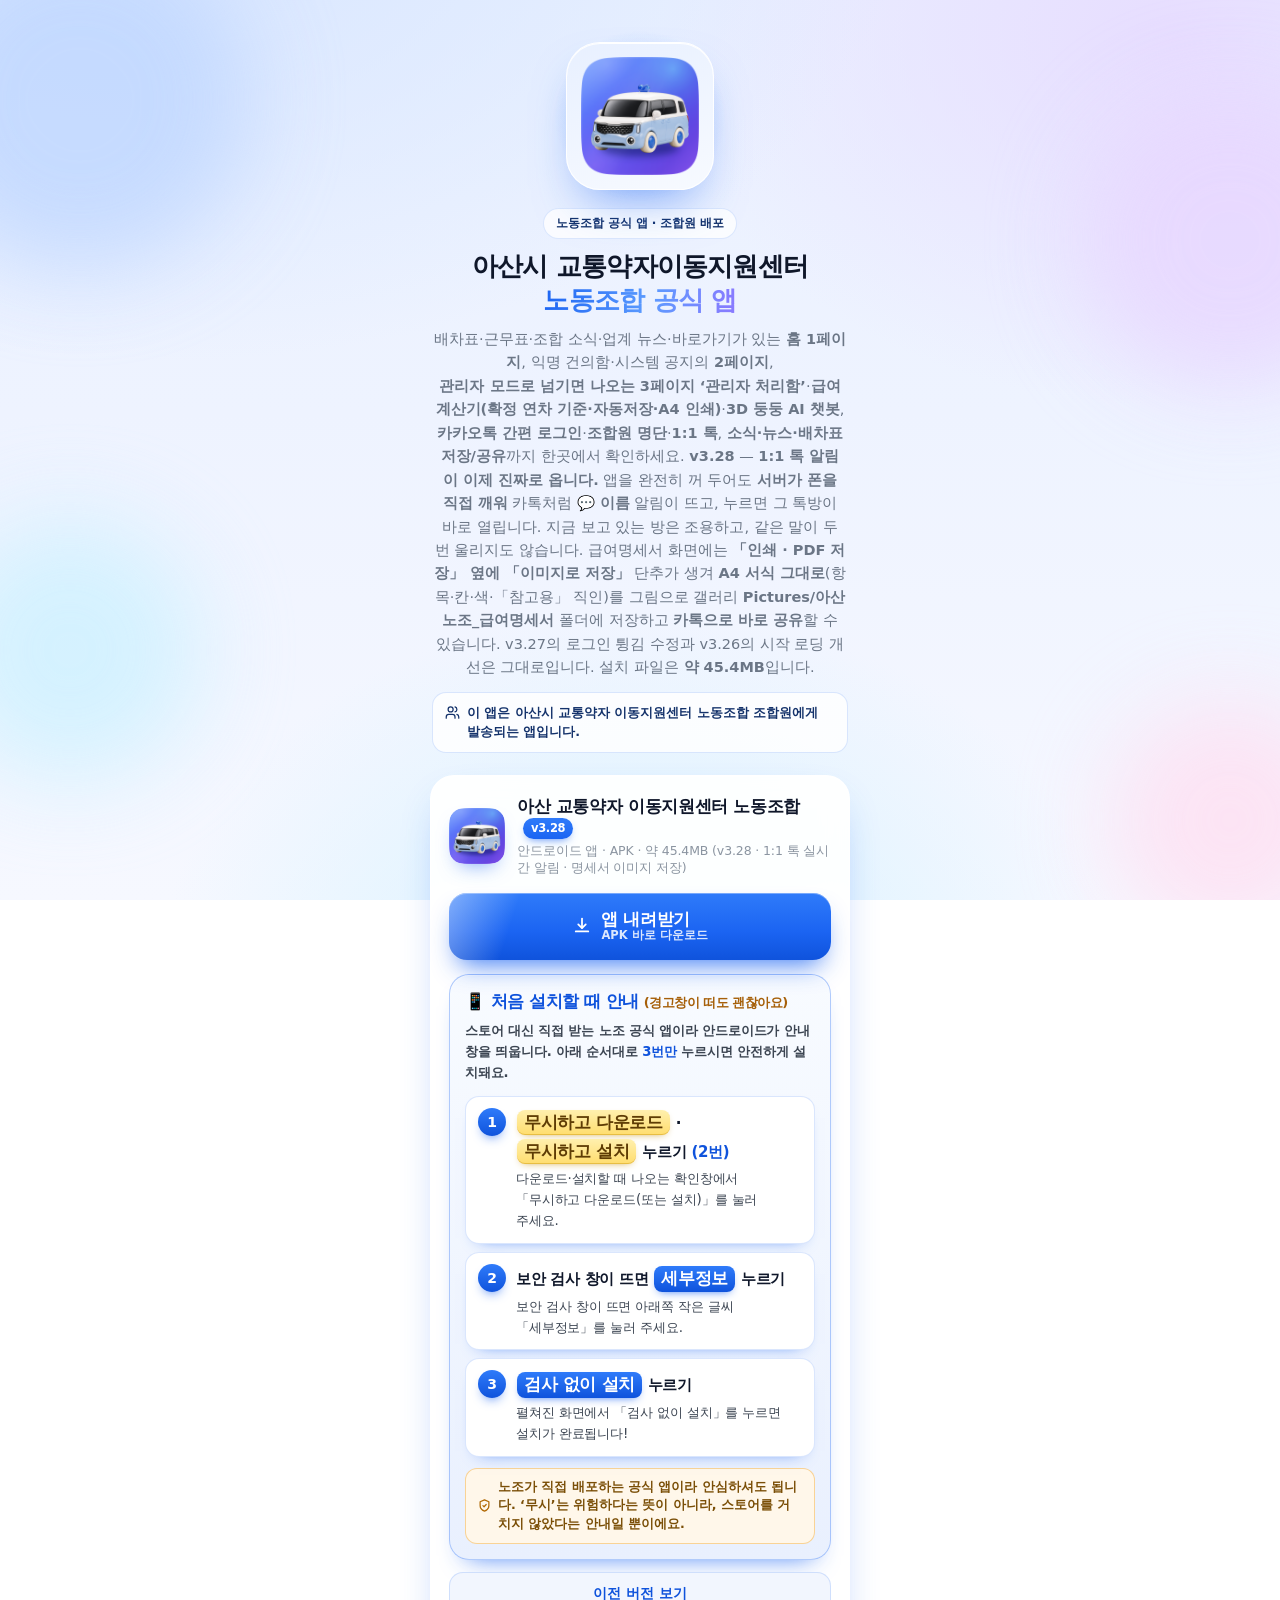
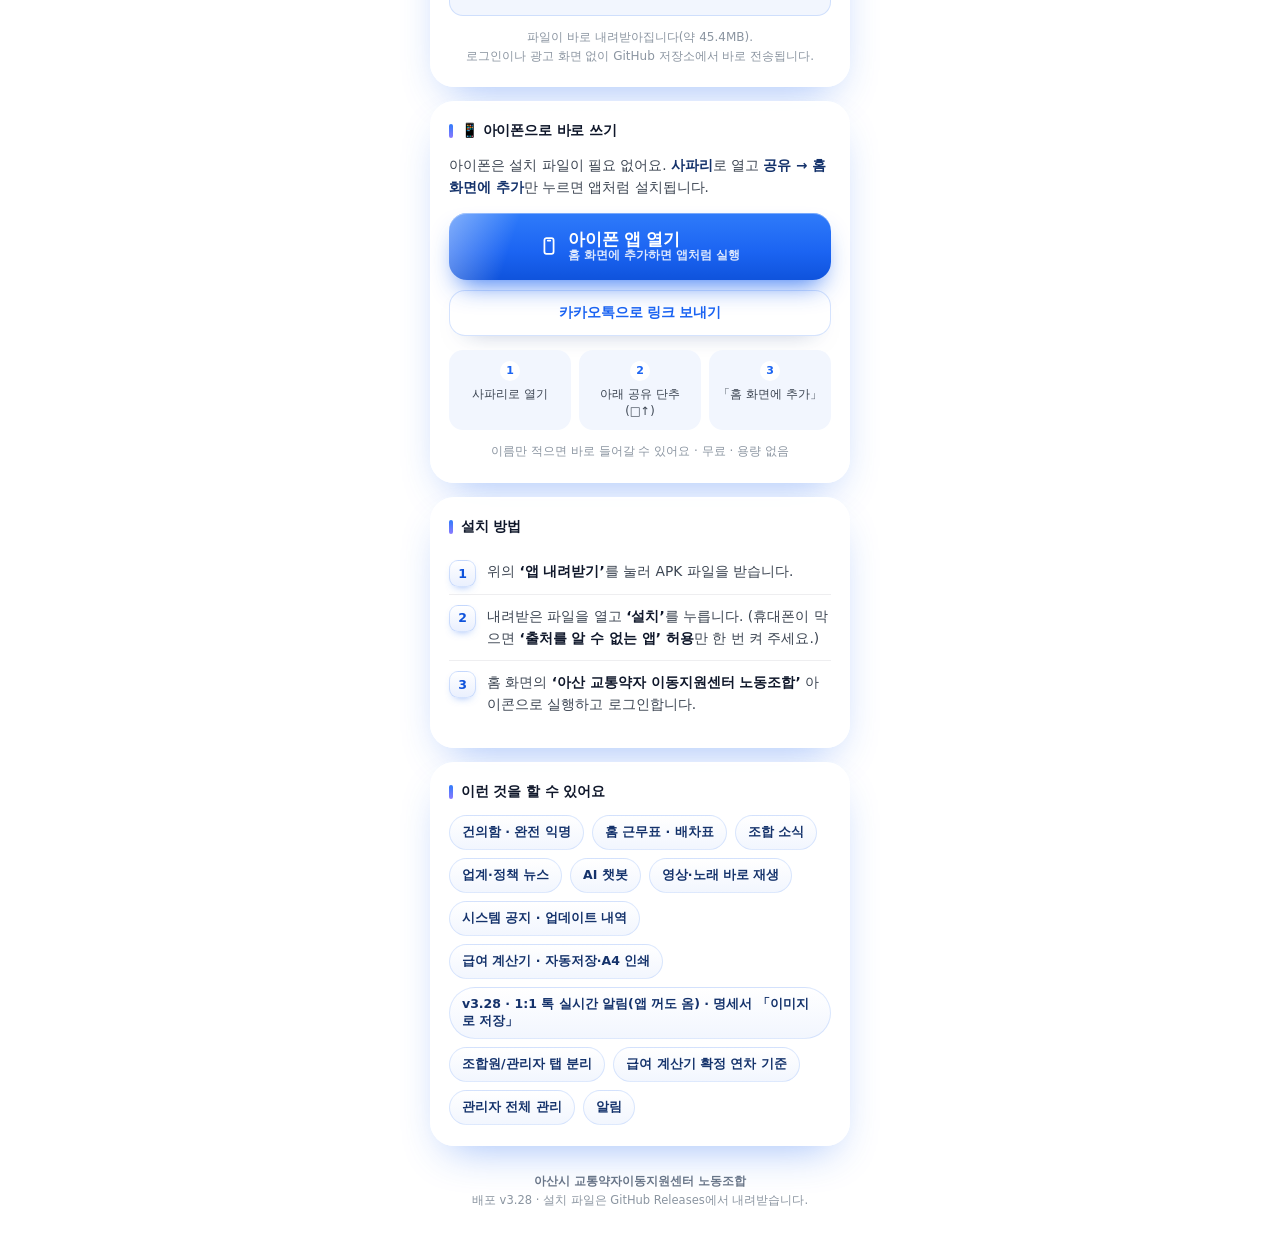
==== index.html @ 3563db3d "v3.28 배포: 다운로드 페이지를 v3.28(1:1 톡 실시간 알림 · 급여명세서 「이미지로 저장」 · 약 45.4MB)로 갱신" ====
<!DOCTYPE html>
<html lang="ko">
<head>
<meta charset="utf-8">
<meta name="viewport" content="width=device-width, initial-scale=1, viewport-fit=cover">
<title>아산시 교통약자이동지원센터 노동조합 공식 앱 · 설치 안내</title>
<meta name="description" content="이 앱은 아산시 교통약자 이동지원센터 노동조합 조합원에게 발송되는 앱입니다. 건의함(완전 익명), 홈 1페이지(한 줄 인사·날씨 칩·배차표·근무표·조합 소식·바로보기·업계 뉴스·바로가기), 2페이지(익명 건의함·시스템 공지), 관리자 모드 3페이지(관리자 처리함·건의 상태 변경), 조합원 모드로 시작하는 홈, 급여 계산기(확정 연차 기준·자동저장·세부시간·A4 한 장 인쇄/PDF 저장·성명→사번·직급 「운전 주임」·연차로 읽는 근속 칸·호봉·근속 경고), 배차표↔근무표 좌우 넘김, 조합 규정·안내(관리자가 직접 수정), 사진 여러 장·카드 갤러리, 3D 둥둥 AI 챗봇, 카카오톡·당근 바로 열기까지, 조합원 명단·1:1 톡·새 톡 알림, 소식·뉴스·배차표 저장과 공유, 카카오톡 간편 로그인, 홈 화면 끝에서 끝까지 옮기는 AI 챗봇 단추, 유리가 살아 움직이는 1:1 톡방, 앱의 모든 소식·기사·규정을 아는 챗봇까지 한곳에서 확인하세요. 바탕이 파랑·분홍·민트 쓰리톤 오로라로 살아나고, 카드 테두리가 빛이 오는 쪽만 밝은 유리 림이 되며, 유리 광택이 세 겹으로 지나갑니다. 급여계산기의 「내 지난 명세서 저장·불러오기」로 그 달 입력값을 내 계정에만 저장하고, 회사가 준 원본 명세서 7건과 함께 불러와 바로 PDF로 저장합니다. 홈과 목록이 슬로우처럼 느려지던 문제를 고쳐 스크롤이 가볍고, 카드 사진은 첫 화면 여덟 장을 미리 풀어 바로 뜹니다. 급여계산기 「입력 초기화」가 동작하고, 1:1 톡 알림이 끊겨도 스스로 다시 붙습니다. v3.26에서는 앱을 켜자마자 홈이 열립니다(저장된 로그인으로 곧바로 복원하고, 서버 확인은 화면이 열린 뒤에 조용히). 관리자는 콘텐츠 관리의 모든 카테고리에서 「▲ 앞으로 · ▼ 뒤로」로 노출 순서를 바꾸고 글 속 사진도 ◀ ▶ 로 순서를 바꿀 수 있으며, 소식 전체 보기 제목이 지금 보는 면을 가리킵니다. v3.25의 소식 순서 바꾸기와 v3.24의 시작 안정화는 그대로이며, 설치 파일은 약 45.4MB입니다. v3.28은 앱을 완전히 꺼 두어도 1:1 톡 알림이 오도록 서버 실시간 푸시(FCM)를 붙였고(누르면 그 톡방이 열리고, 보고 있는 방은 조용합니다), 급여명세서를 「이미지로 저장」으로 A4 서식 그대로 갤러리에 그림으로도 저장·카톡 공유할 수 있습니다. v3.27의 로그인 튕김 수정은 그대로입니다. (v3.28)">

<!-- 카카오톡·메신저 링크 미리보기 -->
<meta property="og:title" content="아산시 교통약자이동지원센터 노동조합 공식 앱 (조합원 배포)">
<meta property="og:description" content="이 앱은 아산시 교통약자 이동지원센터 노동조합 조합원에게 발송되는 앱입니다. 건의함(완전 익명), 홈 1페이지(한 줄 인사·날씨 칩·배차표·근무표·조합 소식·바로보기·업계 뉴스·바로가기), 2페이지(익명 건의함·시스템 공지), 관리자 모드 3페이지(관리자 처리함·건의 상태 변경), 조합원 모드로 시작하는 홈, 급여 계산기(확정 연차 기준·자동저장·세부시간·A4 한 장 인쇄/PDF 저장·성명→사번·직급 「운전 주임」·연차로 읽는 근속 칸·호봉·근속 경고), 배차표↔근무표 좌우 넘김, 조합 규정·안내(관리자가 직접 수정), 사진 여러 장·카드 갤러리, 3D 둥둥 AI 챗봇, 카카오톡·당근 바로 열기까지, 조합원 명단·1:1 톡·새 톡 알림, 소식·뉴스·배차표 저장과 공유, 카카오톡 간편 로그인, 홈 화면 끝에서 끝까지 옮기는 AI 챗봇 단추, 유리가 살아 움직이는 1:1 톡방, 앱의 모든 소식·기사·규정을 아는 챗봇까지 한곳에서 확인하세요. 바탕이 파랑·분홍·민트 쓰리톤 오로라로 살아나고, 카드 테두리가 빛이 오는 쪽만 밝은 유리 림이 되며, 유리 광택이 세 겹으로 지나갑니다. 급여계산기의 「내 지난 명세서 저장·불러오기」로 그 달 입력값을 내 계정에만 저장하고, 회사가 준 원본 명세서 7건과 함께 불러와 바로 PDF로 저장합니다. 홈과 목록이 슬로우처럼 느려지던 문제를 고쳐 스크롤이 가볍고, 카드 사진은 첫 화면 여덟 장을 미리 풀어 바로 뜹니다. 급여계산기 「입력 초기화」가 동작하고, 1:1 톡 알림이 끊겨도 스스로 다시 붙습니다. v3.26에서는 앱을 켜자마자 홈이 열립니다(저장된 로그인으로 곧바로 복원하고, 서버 확인은 화면이 열린 뒤에 조용히). 관리자는 콘텐츠 관리의 모든 카테고리에서 「▲ 앞으로 · ▼ 뒤로」로 노출 순서를 바꾸고 글 속 사진도 ◀ ▶ 로 순서를 바꿀 수 있으며, 소식 전체 보기 제목이 지금 보는 면을 가리킵니다. v3.25의 소식 순서 바꾸기와 v3.24의 시작 안정화는 그대로이며, 설치 파일은 약 45.4MB입니다. v3.28은 앱을 완전히 꺼 두어도 1:1 톡 알림이 오도록 서버 실시간 푸시(FCM)를 붙였고(누르면 그 톡방이 열리고, 보고 있는 방은 조용합니다), 급여명세서를 「이미지로 저장」으로 A4 서식 그대로 갤러리에 그림으로도 저장·카톡 공유할 수 있습니다. v3.27의 로그인 튕김 수정은 그대로입니다. (v3.28)">
<meta property="og:image" content="https://chlrhkdwns12-boop.github.io/asan-union-download/icon.png">
<meta property="og:image:width" content="1024">
<meta property="og:image:height" content="1024">
<meta property="og:image:alt" content="기아 카니발 앱 아이콘 — 아산 교통약자 이동지원센터 노동조합">
<meta property="og:url" content="https://chlrhkdwns12-boop.github.io/asan-union-download/">
<meta property="og:type" content="website">
<meta property="og:site_name" content="아산 교통약자 이동지원센터 노동조합">
<meta name="twitter:card" content="summary">
<meta name="twitter:title" content="아산시 교통약자이동지원센터 노동조합 공식 앱 (조합원 배포)">
<meta name="twitter:description" content="이 앱은 아산시 교통약자 이동지원센터 노동조합 조합원에게 발송되는 앱입니다. 건의함(완전 익명), 홈 1페이지(한 줄 인사·날씨 칩·배차표·근무표·조합 소식·바로보기·업계 뉴스·바로가기), 2페이지(익명 건의함·시스템 공지), 관리자 모드 3페이지(관리자 처리함·건의 상태 변경), 조합원 모드로 시작하는 홈, 급여 계산기(확정 연차 기준·자동저장·세부시간·A4 한 장 인쇄/PDF 저장·성명→사번·직급 「운전 주임」·연차로 읽는 근속 칸·호봉·근속 경고), 배차표↔근무표 좌우 넘김, 조합 규정·안내(관리자가 직접 수정), 사진 여러 장·카드 갤러리, 3D 둥둥 AI 챗봇, 카카오톡·당근 바로 열기까지, 조합원 명단·1:1 톡·새 톡 알림, 소식·뉴스·배차표 저장과 공유, 카카오톡 간편 로그인, 홈 화면 끝에서 끝까지 옮기는 AI 챗봇 단추, 유리가 살아 움직이는 1:1 톡방, 앱의 모든 소식·기사·규정을 아는 챗봇까지 한곳에서 확인하세요. 바탕이 파랑·분홍·민트 쓰리톤 오로라로 살아나고, 카드 테두리가 빛이 오는 쪽만 밝은 유리 림이 되며, 유리 광택이 세 겹으로 지나갑니다. 급여계산기의 「내 지난 명세서 저장·불러오기」로 그 달 입력값을 내 계정에만 저장하고, 회사가 준 원본 명세서 7건과 함께 불러와 바로 PDF로 저장합니다. 홈과 목록이 슬로우처럼 느려지던 문제를 고쳐 스크롤이 가볍고, 카드 사진은 첫 화면 여덟 장을 미리 풀어 바로 뜹니다. 급여계산기 「입력 초기화」가 동작하고, 1:1 톡 알림이 끊겨도 스스로 다시 붙습니다. v3.26에서는 앱을 켜자마자 홈이 열립니다(저장된 로그인으로 곧바로 복원하고, 서버 확인은 화면이 열린 뒤에 조용히). 관리자는 콘텐츠 관리의 모든 카테고리에서 「▲ 앞으로 · ▼ 뒤로」로 노출 순서를 바꾸고 글 속 사진도 ◀ ▶ 로 순서를 바꿀 수 있으며, 소식 전체 보기 제목이 지금 보는 면을 가리킵니다. v3.25의 소식 순서 바꾸기와 v3.24의 시작 안정화는 그대로이며, 설치 파일은 약 45.4MB입니다. v3.28은 앱을 완전히 꺼 두어도 1:1 톡 알림이 오도록 서버 실시간 푸시(FCM)를 붙였고(누르면 그 톡방이 열리고, 보고 있는 방은 조용합니다), 급여명세서를 「이미지로 저장」으로 A4 서식 그대로 갤러리에 그림으로도 저장·카톡 공유할 수 있습니다. v3.27의 로그인 튕김 수정은 그대로입니다. (v3.28)">
<meta name="twitter:image" content="https://chlrhkdwns12-boop.github.io/asan-union-download/icon.png">

<link rel="icon" type="image/png" href="icon.png">
<link rel="apple-touch-icon" href="icon.png">
<meta name="theme-color" content="#D8E6FF">
<style>
  :root{
    --ink:#0F172A; --ink-soft:#3C4552; --sub:#6B7686; --muted:#8B95A1;
    --blue:#1B64F2; --blue-bright:#2F7BFA; --blue-light:#5C9BFF; --blue-deep:#0F53DC; --blue-press:#0B47C4;
    --blue-ink:#14326B; --blue-tint:#EAF0FE; --blue-tint-soft:#F2F6FE;
    --glass:rgba(255,255,255,.92); --glass-stroke:rgba(255,255,255,.95);
    --shadow:0 18px 44px -18px rgba(27,100,242,.45);
  }
  *{box-sizing:border-box; -webkit-tap-highlight-color:transparent}
  html,body{margin:0; padding:0}
  body{
    min-height:100vh; color:var(--ink);
    font-family:-apple-system,BlinkMacSystemFont,"Apple SD Gothic Neo","Pretendard","Malgun Gothic",system-ui,"Segoe UI",Roboto,sans-serif;
    background:#EAF1FF;
    background:
      radial-gradient(1200px 700px at 12% -8%, #D8E6FF 0%, rgba(216,230,255,0) 62%),
      radial-gradient(900px 640px at 92% 4%, #E7DDFF 0%, rgba(231,221,255,0) 58%),
      radial-gradient(800px 600px at 50% 108%, #D6F2FF 0%, rgba(214,242,255,0) 60%),
      linear-gradient(180deg,#EAF1FF 0%,#EEF3FF 46%,#F6F8FF 100%);
    background-attachment:fixed;
    -webkit-font-smoothing:antialiased;
    overflow-x:hidden;
  }
  /* 오로라 블롭 */
  .aurora{position:fixed; inset:0; pointer-events:none; z-index:0; overflow:hidden}
  .aurora span{
    position:absolute; display:block; border-radius:50%; filter:blur(46px); opacity:.72;
    animation:drift 18s ease-in-out infinite alternate;
  }
  .aurora .a1{width:340px;height:340px; left:-90px; top:-70px; background:#BBD4FF}
  .aurora .a2{width:300px;height:300px; right:-100px; top:90px; background:#E7D4FF; animation-delay:-6s}
  .aurora .a3{width:260px;height:260px; left:-60px; bottom:120px; background:#C9F0FF; animation-delay:-11s}
  .aurora .a4{width:240px;height:240px; right:-70px; bottom:-40px; background:#FFDCF0; animation-delay:-3s}
  @keyframes drift{
    from{transform:translate3d(0,0,0) scale(1)}
    to{transform:translate3d(14px,-18px,0) scale(1.08)}
  }

  .wrap{
    position:relative; z-index:1;
    max-width:460px; margin:0 auto; padding:36px 20px 44px;
    padding-top:max(36px, env(safe-area-inset-top));
    padding-bottom:max(44px, env(safe-area-inset-bottom));
  }

  /* 히어로 */
  .hero{text-align:center; animation:rise .7s cubic-bezier(.2,.8,.3,1) both}
  .icon-shell{
    position:relative; width:148px; height:148px; margin:6px auto 18px;
    border-radius:34px;
    background:linear-gradient(160deg,#E8F0FF,#F7FAFF);
    border:1px solid var(--glass-stroke);
    box-shadow:0 24px 48px -18px rgba(27,100,242,.55), inset 0 1px 0 #fff;
    display:grid; place-items:center;
    animation:float 6.5s ease-in-out infinite;
  }
  .icon-shell::after{
    content:""; position:absolute; inset:-14px; border-radius:44px; z-index:-1;
    background:radial-gradient(circle at 50% 50%, rgba(92,155,255,.38), rgba(92,155,255,0) 70%);
    animation:breath 4.8s ease-in-out infinite;
  }
  .icon-shell img{width:118px; height:118px; border-radius:26px; display:block}
  @keyframes float{0%,100%{transform:translateY(0)}50%{transform:translateY(-7px)}}
  @keyframes breath{0%,100%{opacity:.55; transform:scale(.97)}50%{opacity:.95; transform:scale(1.04)}}

  .eyebrow{
    display:inline-block; margin:0 0 10px; padding:6px 12px; border-radius:999px;
    font-size:12px; font-weight:700; letter-spacing:-.01em; color:var(--blue-ink);
    background:rgba(255,255,255,.8); border:1px solid rgba(27,100,242,.14);
  }
  h1{
    margin:0; font-size:26px; line-height:1.32; letter-spacing:-.03em; font-weight:800;
    color:var(--ink);
  }
  h1 .accent{
    background:linear-gradient(100deg,#1B64F2,#5C9BFF 55%,#8B79FF);
    -webkit-background-clip:text; background-clip:text; color:transparent;
  }
  .lede{margin:10px 4px 0; font-size:14.5px; line-height:1.62; color:var(--sub)}
  /* 배포 대상 안내 — 링크를 열기 전 미리보기에서도 같은 문장을 보여 준다 */
  .audience{
    display:flex; align-items:flex-start; gap:7px; margin:12px 2px 0;
    padding:10px 12px; border-radius:14px; text-align:left;
    font-size:12.5px; line-height:1.55; font-weight:600; color:var(--blue-ink);
    background:rgba(255,255,255,.82); border:1px solid rgba(27,100,242,.16);
  }
  .audience svg{width:15px; height:15px; flex:none; margin-top:2px}

  /* 카드 */
  .card{
    margin-top:22px; padding:20px 18px; border-radius:24px;
    background:var(--glass); border:1px solid var(--glass-stroke);
    box-shadow:var(--shadow), inset 0 1px 0 #fff;
    backdrop-filter:blur(14px); -webkit-backdrop-filter:blur(14px);
    animation:rise .8s cubic-bezier(.2,.8,.3,1) both;
  }
  .card + .card{margin-top:14px}
  .card:nth-of-type(1){animation-delay:.08s}
  .card:nth-of-type(2){animation-delay:.16s}
  .card:nth-of-type(3){animation-delay:.24s}
  @keyframes rise{from{opacity:0; transform:translateY(16px) perspective(900px) rotateX(4deg)}to{opacity:1; transform:none}}

  .spec{display:flex; align-items:center; gap:12px}
  .spec .meta{flex:1; min-width:0; text-align:left}
  .spec .name{font-size:16.5px; font-weight:800; letter-spacing:-.02em; line-height:1.32; word-break:keep-all; overflow-wrap:break-word}
  /* v3.18 — 앱 이름이 정식 명칭(두 줄)이 되어도 낱말 중간에서 끊기지 않게 한다. 버전 배지는 이름 뒤에 붙인다. */
  .spec .name .version{display:inline-block; vertical-align:2px; margin-left:6px}
  .version{
    font-size:11.5px; font-weight:800; color:#fff; padding:3px 8px; border-radius:999px;
    background:linear-gradient(180deg,var(--blue-bright),var(--blue)); box-shadow:0 4px 10px -4px rgba(27,100,242,.8);
  }
  .spec .sub{margin-top:3px; font-size:12.5px; color:var(--muted); letter-spacing:-.01em}
  .spec .mini{
    width:56px; height:56px; border-radius:15px; display:block; flex:none;
    box-shadow:0 10px 20px -10px rgba(27,100,242,.6);
  }

  /* 다운로드 버튼 */
  .cta{
    position:relative; overflow:hidden; display:flex; align-items:center; justify-content:center; gap:9px;
    width:100%; margin-top:16px; padding:17px 18px; border:0; border-radius:18px;
    font-family:inherit; font-size:16.5px; font-weight:800; letter-spacing:-.02em; color:#fff; text-decoration:none;
    background:linear-gradient(180deg,var(--blue-bright) 0%,var(--blue) 58%,var(--blue-deep) 100%);
    box-shadow:0 14px 26px -10px rgba(27,100,242,.85), inset 0 1px 0 rgba(255,255,255,.35);
    transition:transform .16s cubic-bezier(.2,.8,.3,1), box-shadow .16s ease, filter .16s ease;
  }
  .cta::after{
    content:""; position:absolute; top:-60%; left:-30%; width:45%; height:220%;
    background:linear-gradient(90deg,rgba(255,255,255,0),rgba(255,255,255,.5),rgba(255,255,255,0));
    transform:rotate(18deg); animation:sheen 3.6s ease-in-out infinite;
  }
  @keyframes sheen{0%{left:-45%}55%{left:120%}100%{left:120%}}
  .cta:active{transform:translateY(2px) scale(.994); box-shadow:0 6px 14px -8px rgba(27,100,242,.9)}
  .cta svg{width:20px; height:20px; flex:none}
  .cta-text{line-height:1.2}
  .cta-text small{display:block; font-size:11.5px; font-weight:600; opacity:.85; letter-spacing:0}

  .ghost{
    display:flex; align-items:center; justify-content:center; gap:6px;
    margin-top:12px; padding:12px; border-radius:14px; text-decoration:none;
    font-size:13.5px; font-weight:700; color:var(--blue-deep);
    background:var(--blue-tint-soft); border:1px solid rgba(27,100,242,.16);
    transition:background .16s ease, transform .16s ease;
  }
  .ghost:active{transform:translateY(1px); background:var(--blue-tint)}
  .note{margin:12px 2px 0; font-size:12px; line-height:1.6; color:var(--muted); text-align:center}

  /* 처음 설치할 때 3단계 안내 — 다운로드 버튼 바로 아래, 접지 않고 펼쳐 둔다(조합원이 설치 단계에서 막히는 곳) */
  .install-guide{
    margin-top:14px; padding:16px 15px 15px; border-radius:20px; text-align:left;
    background:linear-gradient(180deg,#F8FBFF 0%,#E9F0FE 100%);
    border:1.5px solid rgba(27,100,242,.32);
    box-shadow:0 14px 26px -18px rgba(27,100,242,.9), inset 0 1px 0 #fff;
  }
  .install-guide h3{
    margin:0; font-size:16.5px; line-height:1.34; font-weight:800; letter-spacing:-.03em; color:var(--blue-deep);
  }
  .install-guide h3 span{font-size:13px; font-weight:800; color:#A6600A; white-space:nowrap}
  .install-guide .ig-sub{
    margin:7px 0 0; font-size:13.2px; line-height:1.6; letter-spacing:-.01em; font-weight:600; color:var(--ink-soft);
  }
  .install-guide .ig-sub b{color:var(--blue-deep); font-weight:800}
  .install-guide ol{margin:12px 0 0; padding:0; list-style:none; display:grid; gap:8px}
  .install-guide li{
    display:flex; align-items:flex-start; gap:10px; padding:11px 12px; border-radius:14px;
    background:#fff; border:1px solid rgba(27,100,242,.16);
    box-shadow:0 8px 16px -14px rgba(27,100,242,.95);
  }
  .install-guide .num{
    flex:none; width:28px; height:28px; border-radius:50%; display:grid; place-items:center;
    font-size:14px; font-weight:800; color:#fff; line-height:1;
    background:linear-gradient(180deg,var(--blue-bright),var(--blue-deep));
    box-shadow:0 6px 12px -6px rgba(27,100,242,.95);
  }
  .install-guide .tx{min-width:0}
  .install-guide .tx b{display:block; font-size:15px; line-height:1.48; font-weight:800; letter-spacing:-.02em; color:var(--ink); word-break:keep-all; overflow-wrap:break-word}
  /* 어르신이 가장 헷갈리는 두 동작 — 큰 글씨 + 노랑/파랑 배지로 강조 */
  .kw{
    display:inline-block; margin:2px 1px; padding:1px 7px; border-radius:8px;
    font-weight:800; font-size:1.1em; letter-spacing:-.02em; line-height:1.42; vertical-align:baseline; white-space:nowrap;
  }
  .kw-y{color:#5E3C04; background:linear-gradient(180deg,#FFF0AE,#FFDD6E); box-shadow:inset 0 -1px 0 rgba(196,140,0,.4), 0 3px 8px -5px rgba(196,140,0,.95)}
  .kw-b{color:#fff; background:linear-gradient(180deg,var(--blue-bright),var(--blue-deep)); box-shadow:0 4px 10px -5px rgba(27,100,242,.95)}
  .install-guide .tx b em{font-style:normal; color:var(--blue-deep)}
  .install-guide .tx .desc{display:block; margin-top:3px; font-size:13.4px; line-height:1.56; letter-spacing:-.01em; color:var(--ink-soft); word-break:keep-all; overflow-wrap:break-word}
  .install-guide .ig-tip{
    display:flex; align-items:center; gap:6px; margin:11px 0 0; padding:9px 11px; border-radius:12px;
    font-size:12.5px; line-height:1.5; font-weight:700; color:#7A4E06;
    background:#FFF7EA; border:1px solid rgba(240,160,32,.42);
  }
  .install-guide .ig-tip svg{width:15px; height:15px; flex:none; color:#B26A05}
  /* 설치 안내 팝업 — 다운로드 버튼을 누르면 안드로이드 경고창보다 먼저 뜬다 */
  .modal{
    position:fixed; inset:0; z-index:80; display:flex; align-items:flex-end; justify-content:center;
    background:rgba(9,18,38,.58);
    opacity:0; visibility:hidden; transition:opacity .2s ease, visibility .2s ease;
  }
  .modal.is-open{opacity:1; visibility:visible}
  .modal-card{
    width:100%; max-width:460px; max-height:91vh; overflow-y:auto; -webkit-overflow-scrolling:touch;
    padding:22px 19px calc(18px + env(safe-area-inset-bottom));
    border-radius:26px 26px 0 0; background:#fff; text-align:left;
    box-shadow:0 -20px 50px -14px rgba(9,18,38,.5), inset 0 1px 0 #fff;
    transform:translateY(22px); transition:transform .28s cubic-bezier(.2,.8,.3,1);
  }
  .modal.is-open .modal-card{transform:none}
  .modal-card h2{
    margin:0; font-size:19px; line-height:1.36; font-weight:800; letter-spacing:-.03em; color:var(--ink);
    display:block;
  }
  .modal-card h2::before{display:none}
  .modal-card h2 .mg-accent{color:var(--blue-deep)}
  .mg-sub{margin:8px 0 0; font-size:13.5px; line-height:1.6; font-weight:600; letter-spacing:-.01em; color:var(--ink-soft)}
  .mg-steps{margin:15px 0 0; padding:0; list-style:none; display:grid; gap:9px}
  .mg-steps li{
    display:flex; align-items:flex-start; gap:11px; padding:12px 13px; border-radius:15px;
    background:linear-gradient(180deg,#F8FBFF,#EEF3FF); border:1px solid rgba(27,100,242,.18);
  }
  .mg-steps .num{
    flex:none; width:30px; height:30px; border-radius:50%; display:grid; place-items:center;
    font-size:15px; font-weight:800; color:#fff; line-height:1;
    background:linear-gradient(180deg,var(--blue-bright),var(--blue-deep));
    box-shadow:0 6px 12px -6px rgba(27,100,242,.95);
  }
  .mg-steps .tx{min-width:0}
  .mg-steps .tx b{display:block; font-size:16px; line-height:1.52; font-weight:800; letter-spacing:-.02em; color:var(--ink); word-break:keep-all; overflow-wrap:break-word}
  .mg-steps .kw{font-size:1.06em}
  .mg-steps .tx b em{font-style:normal; color:var(--blue-deep); white-space:nowrap}
  .mg-steps .tx .desc{display:block; margin-top:4px; font-size:13.8px; line-height:1.55; letter-spacing:-.01em; color:var(--ink-soft); word-break:keep-all; overflow-wrap:break-word}
  .mg-actions{margin-top:16px; display:grid; gap:9px}
  .mg-go{
    position:relative; overflow:hidden; display:flex; align-items:center; justify-content:center; gap:8px;
    width:100%; padding:17px 16px; border:0; border-radius:16px; cursor:pointer;
    font-family:inherit; font-size:16.5px; font-weight:800; letter-spacing:-.02em; color:#fff;
    background:linear-gradient(180deg,var(--blue-bright) 0%,var(--blue) 58%,var(--blue-deep) 100%);
    box-shadow:0 14px 26px -12px rgba(27,100,242,.95), inset 0 1px 0 rgba(255,255,255,.35);
  }
  .mg-go:active{transform:translateY(1px)}
  a.mg-go{text-decoration:none}
  .mg-go:focus-visible{outline:none; box-shadow:0 0 0 3px #fff, 0 0 0 6px rgba(27,100,242,.45), 0 14px 26px -12px rgba(27,100,242,.95)}
  .mg-go svg{width:19px; height:19px; flex:none}
  .mg-close{
    width:100%; padding:13px 16px; border-radius:14px; cursor:pointer; font-family:inherit;
    font-size:14.5px; font-weight:700; letter-spacing:-.01em; color:var(--ink-soft);
    background:#F1F4FA; border:1px solid rgba(15,23,42,.08);
  }
  .mg-close:active{background:#E7ECF7}
  .mg-close:focus-visible{outline:3px solid rgba(27,100,242,.45); outline-offset:2px}
  @media (min-width:520px){
    .modal{align-items:center; padding:20px}
    .modal-card{border-radius:26px; transform:translateY(10px) scale(.97)}
  }
  @media (max-width:380px){
    .install-guide{padding:14px 12px 13px}
    .install-guide h3{font-size:15.5px}
    .install-guide h3 span{font-size:12.3px}
    .install-guide li{padding:10px; gap:8px}
    .install-guide .num{width:25px; height:25px; font-size:13px}
    .install-guide .tx b{font-size:13.8px}
    .install-guide .tx .desc{font-size:12.7px}
    .modal-card{padding:18px 15px calc(16px + env(safe-area-inset-bottom))}
    .modal-card h2{font-size:17px}
    .mg-steps .tx b{font-size:14.6px}
    .mg-steps .tx .desc{font-size:13px}
    .install-guide .kw, .mg-steps .kw{padding:0 5px; font-size:1em; margin:1px 0}
  }

  /* 설치 방법 */
  h2{margin:0 0 14px; font-size:14px; font-weight:800; letter-spacing:-.01em; color:var(--ink); display:flex; align-items:center; gap:8px}
  h2::before{content:""; width:4px; height:14px; border-radius:2px; background:linear-gradient(180deg,var(--blue-bright),#8B79FF)}
  ol.steps{margin:0; padding:0; list-style:none; counter-reset:s}
  ol.steps li{
    position:relative; counter-increment:s; padding:11px 0 11px 38px; font-size:13.8px; line-height:1.58; color:var(--ink-soft);
  }
  ol.steps li + li{border-top:1px solid rgba(15,23,42,.07)}
  ol.steps li::before{
    content:counter(s); position:absolute; left:0; top:10px;
    width:25px; height:25px; border-radius:9px; display:grid; place-items:center;
    font-size:12.5px; font-weight:800; color:var(--blue-deep);
    background:linear-gradient(180deg,#fff,var(--blue-tint)); border:1px solid rgba(27,100,242,.18);
    box-shadow:0 4px 10px -6px rgba(27,100,242,.7);
  }
  ol.steps b{color:var(--ink); font-weight:800}

  /* 기능 */
  .chips{display:flex; flex-wrap:wrap; gap:8px; margin-top:2px}
  .chip{
    font-size:12.5px; font-weight:700; color:var(--blue-ink); padding:8px 12px; border-radius:999px;
    background:linear-gradient(180deg,#fff,var(--blue-tint-soft)); border:1px solid rgba(27,100,242,.14);
  }

  footer{margin-top:26px; text-align:center; font-size:11.5px; line-height:1.7; color:var(--muted)}
  footer b{color:var(--sub); font-weight:700}

  @media (prefers-reduced-motion: reduce){
    *,*::before,*::after{animation:none !important; transition:none !important}
  }

  /* 아이폰(PWA) 안내 */
  .ios .ios-lead{margin:0 0 14px; font-size:13.5px; line-height:1.65; color:var(--ink-soft)}
  .ios .ios-lead b{color:var(--blue-ink)}
  .ios .ios-cta{margin-top:2px}
  .ios .ios-share{display:flex; align-items:center; justify-content:center; width:100%; margin-top:10px; padding:13px 16px; border-radius:16px; font-size:14px; font-weight:700; color:var(--blue); background:#fff; border:1px solid rgba(27,100,242,.18); box-shadow:0 10px 24px -18px rgba(20,52,120,.6); cursor:pointer}
  .ios .ios-steps{display:flex; gap:8px; margin:14px 0 0; padding:0; list-style:none}
  .ios .ios-steps li{flex:1; padding:11px 8px; border-radius:14px; background:var(--blue-tint-soft); font-size:11.5px; color:var(--ink-soft); text-align:center; line-height:1.45}
  .ios .ios-steps b{display:grid; place-items:center; width:20px; height:20px; margin:0 auto 5px; border-radius:50%; background:#fff; color:var(--blue); font-size:11px}
  .ios .note{margin:12px 0 0}
</style>
</head>
<body>
<div class="aurora" aria-hidden="true"><span class="a1"></span><span class="a2"></span><span class="a3"></span><span class="a4"></span></div>

<main class="wrap">
  <section class="hero">
    <div class="icon-shell"><img src="icon.png" alt="아산 교통약자 이동지원센터 노동조합 앱 아이콘"></div>
    <p class="eyebrow">노동조합 공식 앱 · 조합원 배포</p>
    <h1>아산시 교통약자이동지원센터<br><span class="accent">노동조합 공식 앱</span></h1>
    <p class="lede">배차표·근무표·조합 소식·업계 뉴스·바로가기가 있는 <b>홈 1페이지</b>, 익명 건의함·시스템 공지의 <b>2페이지</b>,<br><b>관리자 모드로 넘기면 나오는 3페이지 ‘관리자 처리함’</b>·<b>급여 계산기(확정 연차 기준·자동저장·A4 인쇄)</b>·<b>3D 둥둥 AI 챗봇</b>, <b>카카오톡 간편 로그인</b>·<b>조합원 명단</b>·<b>1:1 톡</b>, <b>소식·뉴스·배차표 저장/공유</b>까지 한곳에서 확인하세요. <b>v3.28</b> — <b>1:1 톡 알림이 이제 진짜로 옵니다.</b> 앱을 완전히 꺼 두어도 <b>서버가 폰을 직접 깨워</b> 카톡처럼 <b>💬 이름</b> 알림이 뜨고, 누르면 그 톡방이 바로 열립니다. 지금 보고 있는 방은 조용하고, 같은 말이 두 번 울리지도 않습니다. 급여명세서 화면에는 <b>「인쇄 · PDF 저장」 옆에 「이미지로 저장」</b> 단추가 생겨 <b>A4 서식 그대로</b>(항목·칸·색·「참고용」 직인)를 그림으로 갤러리 <b>Pictures/아산노조_급여명세서</b> 폴더에 저장하고 <b>카톡으로 바로 공유</b>할 수 있습니다. v3.27의 로그인 튕김 수정과 v3.26의 시작 로딩 개선은 그대로입니다. 설치 파일은 <b>약 45.4MB</b>입니다.</p>
    <p class="audience">
      <svg viewBox="0 0 24 24" fill="none" stroke="currentColor" stroke-width="2" stroke-linecap="round" stroke-linejoin="round" aria-hidden="true">
        <path d="M16 21v-2a4 4 0 0 0-4-4H6a4 4 0 0 0-4 4v2"/><circle cx="9" cy="7" r="4"/><path d="M22 21v-2a4 4 0 0 0-3-3.87"/><path d="M16 3.13a4 4 0 0 1 0 7.75"/>
      </svg>
      <span>이 앱은 아산시 교통약자 이동지원센터 노동조합 조합원에게 발송되는 앱입니다.</span>
    </p>
  </section>

  <section class="card" aria-label="앱 정보와 내려받기">
    <div class="spec">
      <img class="mini" src="icon.png" alt="">
      <div class="meta">
        <div class="name">아산 교통약자 이동지원센터 노동조합 <span class="version">v3.28</span></div>
        <div class="sub">안드로이드 앱 · APK · 약 45.4MB (v3.28 · 1:1 톡 실시간 알림 · 명세서 이미지 저장)</div>
      </div>
    </div>

    <a class="cta" id="apkCta" href="https://github.com/chlrhkdwns12-boop/asan-union-download/releases/download/v3.28/asan-union-box-v3.28.apk" rel="noopener" aria-haspopup="dialog" aria-controls="installGuideModal">
      <svg viewBox="0 0 24 24" fill="none" stroke="currentColor" stroke-width="2.1" stroke-linecap="round" stroke-linejoin="round" aria-hidden="true">
        <path d="M12 3v11"/><path d="m7.5 10 4.5 4.5L16.5 10"/><path d="M4.5 18.5h15"/>
      </svg>
      <span class="cta-text">앱 내려받기<small>APK 바로 다운로드</small></span>
    </a>

    <section class="install-guide" aria-label="처음 설치할 때 안내 3단계">
      <h3>📱 처음 설치할 때 안내 <span>(경고창이 떠도 괜찮아요)</span></h3>
      <p class="ig-sub">스토어 대신 직접 받는 노조 공식 앱이라 안드로이드가 안내창을 띄웁니다. 아래 순서대로 <b>3번만</b> 누르시면 안전하게 설치돼요.</p>
      <ol>
        <li>
          <span class="num" aria-hidden="true">1</span>
          <div class="tx">
            <b><span class="kw kw-y">무시하고 다운로드</span> · <span class="kw kw-y">무시하고 설치</span> 누르기 <em>(2번)</em></b>
            <span class="desc">다운로드·설치할 때 나오는 확인창에서 「무시하고 다운로드(또는 설치)」를 눌러 주세요.</span>
          </div>
        </li>
        <li>
          <span class="num" aria-hidden="true">2</span>
          <div class="tx">
            <b>보안 검사 창이 뜨면 <span class="kw kw-b">세부정보</span> 누르기</b>
            <span class="desc">보안 검사 창이 뜨면 아래쪽 작은 글씨 「세부정보」를 눌러 주세요.</span>
          </div>
        </li>
        <li>
          <span class="num" aria-hidden="true">3</span>
          <div class="tx">
            <b><span class="kw kw-b">검사 없이 설치</span> 누르기</b>
            <span class="desc">펼쳐진 화면에서 「검사 없이 설치」를 누르면 설치가 완료됩니다!</span>
          </div>
        </li>
      </ol>
      <p class="ig-tip">
        <svg viewBox="0 0 24 24" fill="none" stroke="currentColor" stroke-width="2" stroke-linecap="round" stroke-linejoin="round" aria-hidden="true">
          <path d="M12 3l7 3v6c0 4.4-3 7.6-7 9-4-1.4-7-4.6-7-9V6l7-3z"/><path d="M9.5 12.2l1.8 1.8 3.4-3.6"/>
        </svg>
        <span>노조가 직접 배포하는 공식 앱이라 안심하셔도 됩니다. ‘무시’는 위험하다는 뜻이 아니라, 스토어를 거치지 않았다는 안내일 뿐이에요.</span>
      </p>
    </section>

    <a class="ghost" href="https://github.com/chlrhkdwns12-boop/asan-union-download/releases" rel="noopener">이전 버전 보기</a>

    <p class="note">파일이 바로 내려받아집니다(약 45.4MB).<br>로그인이나 광고 화면 없이 GitHub 저장소에서 바로 전송됩니다.</p>
  </section>

  <section class="card ios" aria-label="아이폰에서 쓰기">
    <h2>📱 아이폰으로 바로 쓰기</h2>
    <p class="ios-lead">아이폰은 설치 파일이 필요 없어요. <b>사파리</b>로 열고 <b>공유 → 홈 화면에 추가</b>만 누르면 앱처럼 설치됩니다.</p>
    <a class="cta ios-cta" id="iosCta" href="app/">
      <svg viewBox="0 0 24 24" fill="none" stroke="currentColor" stroke-width="2.1" stroke-linecap="round" stroke-linejoin="round" aria-hidden="true">
        <rect x="6.5" y="2.5" width="11" height="19" rx="2.6"/><path d="M10.5 5.5h3"/>
      </svg>
      <span class="cta-text">아이폰 앱 열기<small>홈 화면에 추가하면 앱처럼 실행</small></span>
    </a>
    <button class="ghost ios-share" id="iosShare" type="button">카카오톡으로 링크 보내기</button>
    <ol class="ios-steps">
      <li><b>1</b> 사파리로 열기</li>
      <li><b>2</b> 아래 공유 단추(□↑)</li>
      <li><b>3</b> 「홈 화면에 추가」</li>
    </ol>
    <p class="note">이름만 적으면 바로 들어갈 수 있어요 · 무료 · 용량 없음</p>
  </section>

  <section class="card" aria-label="설치 방법">
    <h2>설치 방법</h2>
    <ol class="steps">
      <li>위의 <b>‘앱 내려받기’</b>를 눌러 APK 파일을 받습니다.</li>
      <li>내려받은 파일을 열고 <b>‘설치’</b>를 누릅니다. (휴대폰이 막으면 <b>‘출처를 알 수 없는 앱’ 허용</b>만 한 번 켜 주세요.)</li>
      <li>홈 화면의 <b>‘아산 교통약자 이동지원센터 노동조합’</b> 아이콘으로 실행하고 로그인합니다.</li>
    </ol>
  </section>

  <section class="card" aria-label="주요 기능">
    <h2>이런 것을 할 수 있어요</h2>
    <div class="chips">
      <span class="chip">건의함 · 완전 익명</span>
      <span class="chip">홈 근무표 · 배차표</span>
      <span class="chip">조합 소식</span>
      <span class="chip">업계·정책 뉴스</span>
      <span class="chip">AI 챗봇</span>
      <span class="chip">영상·노래 바로 재생</span>
      <span class="chip">시스템 공지 · 업데이트 내역</span>
      <span class="chip">급여 계산기 · 자동저장·A4 인쇄</span>
      <span class="chip">v3.28 · 1:1 톡 실시간 알림(앱 꺼도 옴) · 명세서 「이미지로 저장」</span>
      <span class="chip">조합원/관리자 탭 분리</span>
      <span class="chip">급여 계산기 확정 연차 기준</span>
      <span class="chip">관리자 전체 관리</span>
      <span class="chip">알림</span>
    </div>
  </section>

  <footer>
    <b>아산시 교통약자이동지원센터 노동조합</b><br>
    배포 v3.28 · 설치 파일은 GitHub Releases에서 내려받습니다.
  </footer>
</main>

<!-- 설치 안내 팝업: 다운로드 버튼을 누르면 안드로이드 경고창보다 먼저 뜬다 -->
<div class="modal" id="installGuideModal" role="dialog" aria-modal="true" aria-labelledby="mgTitle" aria-describedby="mgDesc" aria-hidden="true">
  <div class="modal-card" role="document">
    <h2 id="mgTitle">⚠️ 설치 중 경고창이 떠도 <span class="mg-accent">걱정하지 마세요!</span></h2>
    <p class="mg-sub" id="mgDesc">스토어 대신 노조가 직접 배포하는 공식 앱이라 안드로이드가 안내창을 띄웁니다. 아래 <b>3단계</b>대로만 누르시면 됩니다.</p>
    <ol class="mg-steps">
      <li>
        <span class="num" aria-hidden="true">1</span>
        <div class="tx">
          <b><span class="kw kw-y">무시하고 다운로드</span> · <span class="kw kw-y">무시하고 설치</span> 누르기 <em>(총 2번 나와요)</em></b>
          <span class="desc">내려받을 때와 설치할 때 한 번씩, 확인창이 나오면 「무시하고…」를 눌러 주세요.</span>
        </div>
      </li>
      <li>
        <span class="num" aria-hidden="true">2</span>
        <div class="tx">
          <b>보안 검사 창이 뜨면 <span class="kw kw-b">세부정보</span> 누르기</b>
          <span class="desc">창 아래쪽 작은 글씨 「세부정보」를 눌러 주세요.</span>
        </div>
      </li>
      <li>
        <span class="num" aria-hidden="true">3</span>
        <div class="tx">
          <b><span class="kw kw-b">검사 없이 설치</span> 누르면 설치 완료!</b>
          <span class="desc">펼쳐진 화면에서 누르면 설치가 끝납니다.</span>
        </div>
      </li>
    </ol>
    <div class="mg-actions">
      <a class="mg-go" id="mgDownload" href="https://github.com/chlrhkdwns12-boop/asan-union-download/releases/download/v3.28/asan-union-box-v3.28.apk" rel="noopener">
        <svg viewBox="0 0 24 24" fill="none" stroke="currentColor" stroke-width="2.1" stroke-linecap="round" stroke-linejoin="round" aria-hidden="true">
          <path d="M12 3v11"/><path d="m7.5 10 4.5 4.5L16.5 10"/><path d="M4.5 18.5h15"/>
        </svg>
        안내 확인 · 다운로드 시작
      </a>
      <button class="mg-close" type="button" data-close>닫기</button>
    </div>
  </div>
</div>

<script>
(function(){
  var modal = document.getElementById('installGuideModal');
  var cta   = document.getElementById('apkCta');
  var go    = document.getElementById('mgDownload');
  if (!modal || !cta || !go) return;
  var closes = modal.querySelectorAll('[data-close]');
  var lastFocus = null;

  function open(e){
    if (e) e.preventDefault();
    lastFocus = document.activeElement;
    modal.classList.add('is-open');
    modal.setAttribute('aria-hidden','false');
    document.body.style.overflow = 'hidden';
    setTimeout(function(){ try { go.focus(); } catch(_){} }, 80);
  }
  function close(){
    modal.classList.remove('is-open');
    modal.setAttribute('aria-hidden','true');
    document.body.style.overflow = '';
    if (lastFocus && lastFocus.focus) { try { lastFocus.focus(); } catch(_){} }
  }
  cta.addEventListener('click', open);
  /* '안내 확인 · 다운로드 시작'은 실제 링크라 누르는 순간 다운로드가 시작된다. 여기서는 팝업만 닫는다. */
  go.addEventListener('click', function(){ close(); });
  Array.prototype.forEach.call(closes, function(b){ b.addEventListener('click', close); });
  modal.addEventListener('click', function(ev){ if (ev.target === modal) close(); });
  document.addEventListener('keydown', function(ev){
    if (ev.key === 'Escape' && modal.classList.contains('is-open')) close();
  });
})();
</script>
<script>
  /* 아이폰 앱 링크 공유 — 카카오톡으로 한 번에 */
  (function () {
    var share = document.getElementById('iosShare');
    if (!share) return;
    var url = 'https://chlrhkdwns12-boop.github.io/asan-union-download/app/';
    share.addEventListener('click', function () {
      var text = '아산 교통약자 이동지원센터 노동조합 공식 앱\n사파리로 열고 「홈 화면에 추가」를 누르면 앱처럼 설치됩니다.';
      if (navigator.share) {
        navigator.share({ title: '아산 교통약자 이동지원센터 노동조합', text: text, url: url }).catch(function () {});
        return;
      }
      (navigator.clipboard ? navigator.clipboard.writeText(url) : Promise.reject())
        .then(function () { share.textContent = '링크를 복사했어요 · 카카오톡에 붙여 넣으세요'; })
        .catch(function () { window.prompt('아래 주소를 복사해 카카오톡으로 보내세요', url); });
    });
  })();
</script>
</body>
</html>
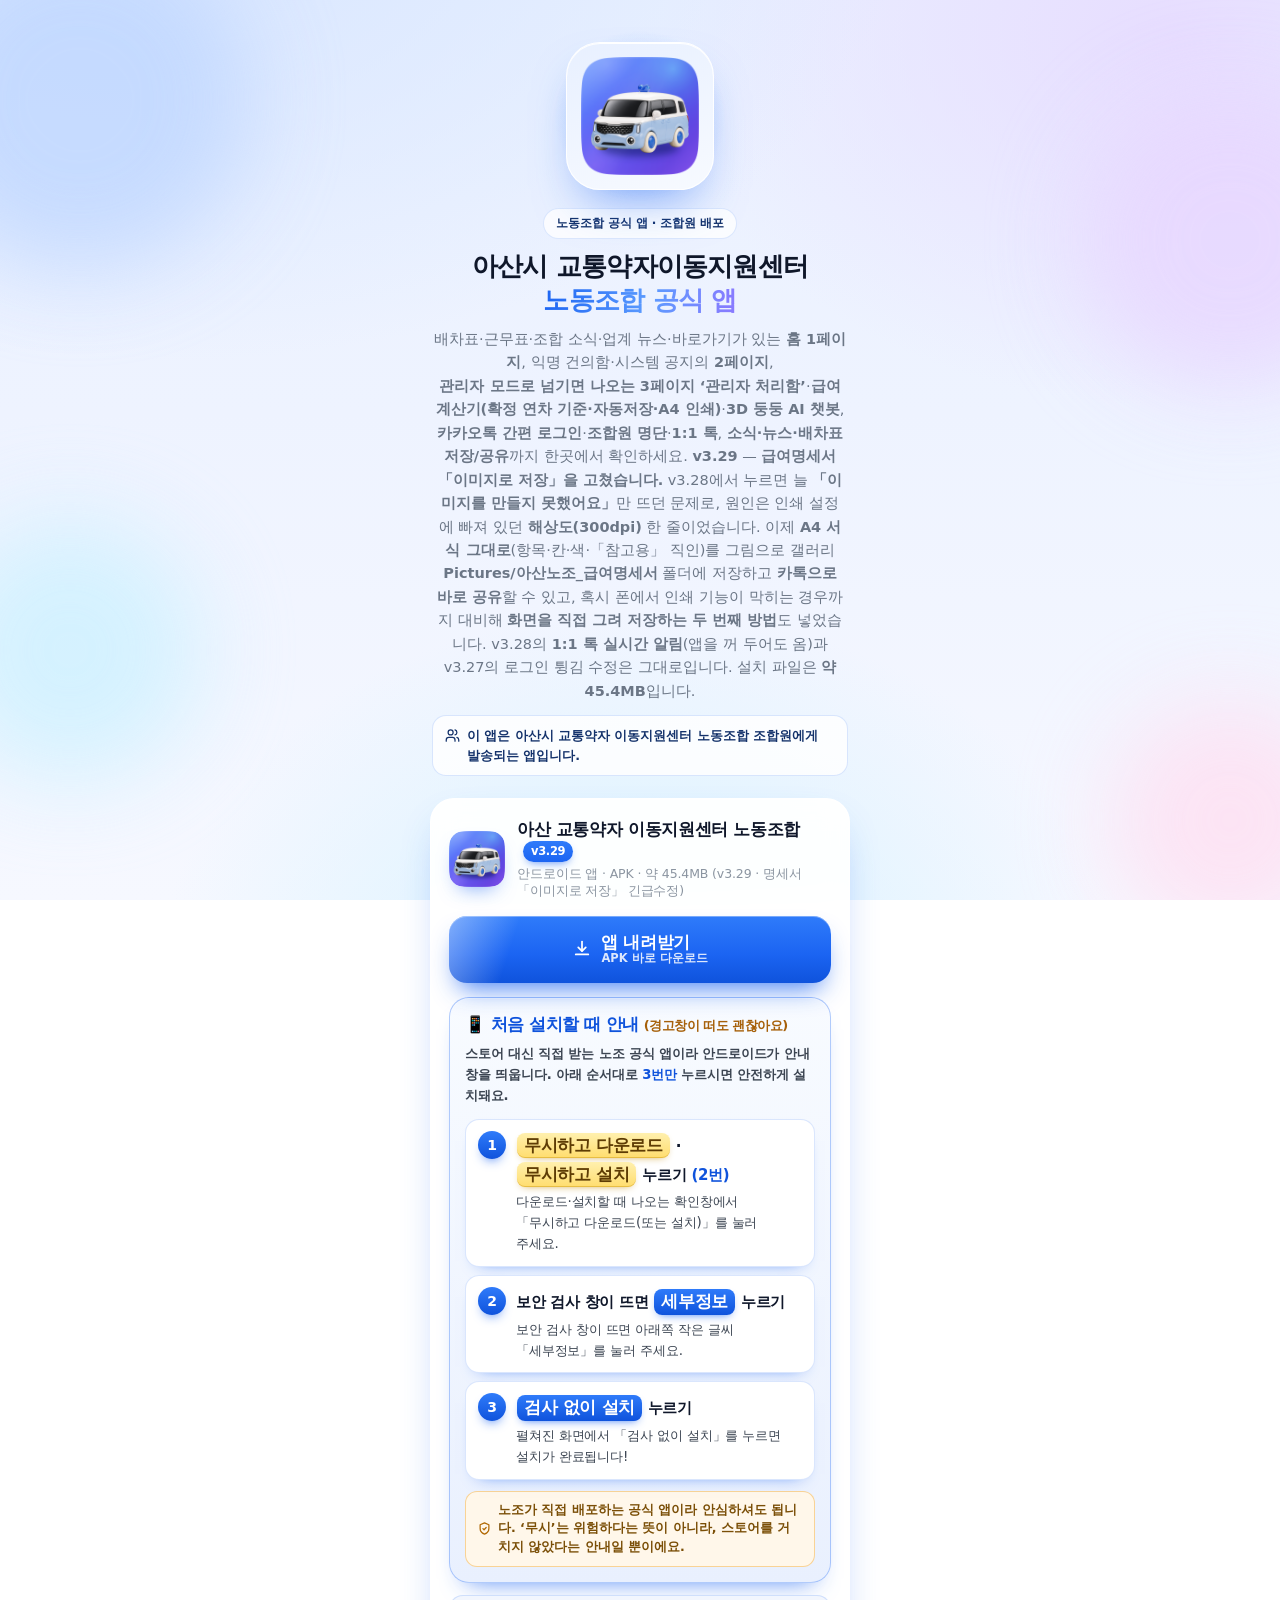
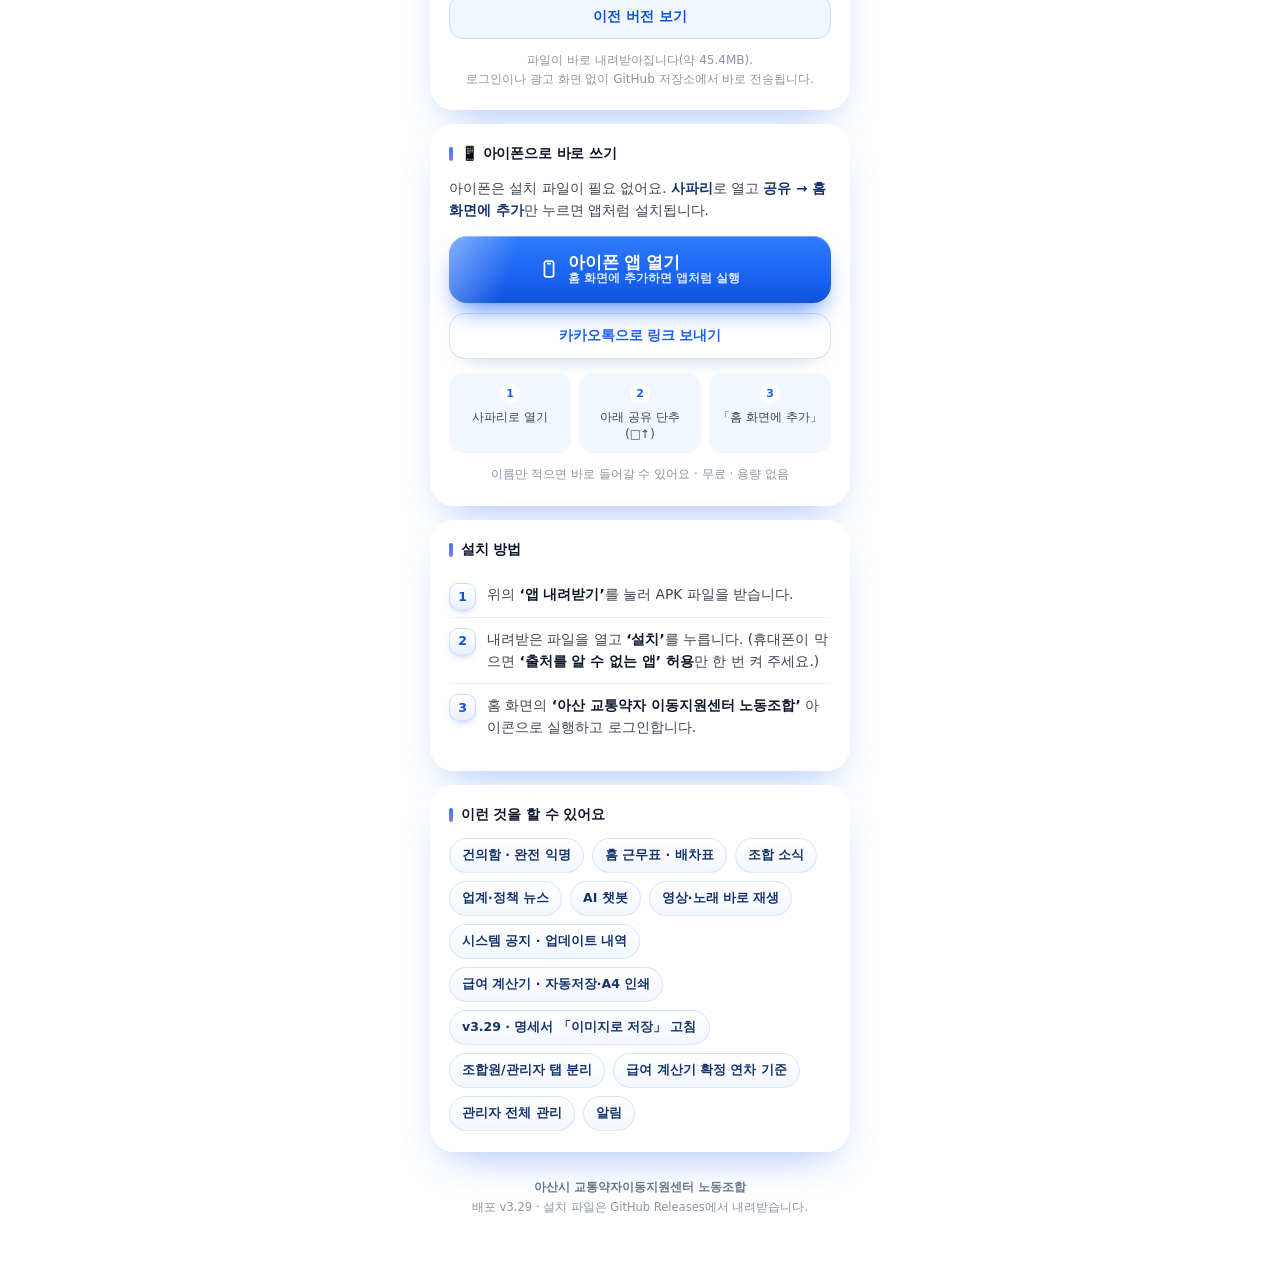
==== commit 0e99e9ad: "v3.29 배포: 다운로드 페이지를 v3.29(급여명세서 「이미지로 저장」 긴급수정 · 약 45.4MB)로 갱신" ====
--- a/index.html
+++ b/index.html
@@ -4,11 +4,11 @@
 <meta charset="utf-8">
 <meta name="viewport" content="width=device-width, initial-scale=1, viewport-fit=cover">
 <title>아산시 교통약자이동지원센터 노동조합 공식 앱 · 설치 안내</title>
-<meta name="description" content="이 앱은 아산시 교통약자 이동지원센터 노동조합 조합원에게 발송되는 앱입니다. 건의함(완전 익명), 홈 1페이지(한 줄 인사·날씨 칩·배차표·근무표·조합 소식·바로보기·업계 뉴스·바로가기), 2페이지(익명 건의함·시스템 공지), 관리자 모드 3페이지(관리자 처리함·건의 상태 변경), 조합원 모드로 시작하는 홈, 급여 계산기(확정 연차 기준·자동저장·세부시간·A4 한 장 인쇄/PDF 저장·성명→사번·직급 「운전 주임」·연차로 읽는 근속 칸·호봉·근속 경고), 배차표↔근무표 좌우 넘김, 조합 규정·안내(관리자가 직접 수정), 사진 여러 장·카드 갤러리, 3D 둥둥 AI 챗봇, 카카오톡·당근 바로 열기까지, 조합원 명단·1:1 톡·새 톡 알림, 소식·뉴스·배차표 저장과 공유, 카카오톡 간편 로그인, 홈 화면 끝에서 끝까지 옮기는 AI 챗봇 단추, 유리가 살아 움직이는 1:1 톡방, 앱의 모든 소식·기사·규정을 아는 챗봇까지 한곳에서 확인하세요. 바탕이 파랑·분홍·민트 쓰리톤 오로라로 살아나고, 카드 테두리가 빛이 오는 쪽만 밝은 유리 림이 되며, 유리 광택이 세 겹으로 지나갑니다. 급여계산기의 「내 지난 명세서 저장·불러오기」로 그 달 입력값을 내 계정에만 저장하고, 회사가 준 원본 명세서 7건과 함께 불러와 바로 PDF로 저장합니다. 홈과 목록이 슬로우처럼 느려지던 문제를 고쳐 스크롤이 가볍고, 카드 사진은 첫 화면 여덟 장을 미리 풀어 바로 뜹니다. 급여계산기 「입력 초기화」가 동작하고, 1:1 톡 알림이 끊겨도 스스로 다시 붙습니다. v3.26에서는 앱을 켜자마자 홈이 열립니다(저장된 로그인으로 곧바로 복원하고, 서버 확인은 화면이 열린 뒤에 조용히). 관리자는 콘텐츠 관리의 모든 카테고리에서 「▲ 앞으로 · ▼ 뒤로」로 노출 순서를 바꾸고 글 속 사진도 ◀ ▶ 로 순서를 바꿀 수 있으며, 소식 전체 보기 제목이 지금 보는 면을 가리킵니다. v3.25의 소식 순서 바꾸기와 v3.24의 시작 안정화는 그대로이며, 설치 파일은 약 45.4MB입니다. v3.28은 앱을 완전히 꺼 두어도 1:1 톡 알림이 오도록 서버 실시간 푸시(FCM)를 붙였고(누르면 그 톡방이 열리고, 보고 있는 방은 조용합니다), 급여명세서를 「이미지로 저장」으로 A4 서식 그대로 갤러리에 그림으로도 저장·카톡 공유할 수 있습니다. v3.27의 로그인 튕김 수정은 그대로입니다. (v3.28)">
+<meta name="description" content="이 앱은 아산시 교통약자 이동지원센터 노동조합 조합원에게 발송되는 앱입니다. 건의함(완전 익명), 홈 1페이지(한 줄 인사·날씨 칩·배차표·근무표·조합 소식·바로보기·업계 뉴스·바로가기), 2페이지(익명 건의함·시스템 공지), 관리자 모드 3페이지(관리자 처리함·건의 상태 변경), 조합원 모드로 시작하는 홈, 급여 계산기(확정 연차 기준·자동저장·세부시간·A4 한 장 인쇄/PDF 저장·성명→사번·직급 「운전 주임」·연차로 읽는 근속 칸·호봉·근속 경고), 배차표↔근무표 좌우 넘김, 조합 규정·안내(관리자가 직접 수정), 사진 여러 장·카드 갤러리, 3D 둥둥 AI 챗봇, 카카오톡·당근 바로 열기까지, 조합원 명단·1:1 톡·새 톡 알림, 소식·뉴스·배차표 저장과 공유, 카카오톡 간편 로그인, 홈 화면 끝에서 끝까지 옮기는 AI 챗봇 단추, 유리가 살아 움직이는 1:1 톡방, 앱의 모든 소식·기사·규정을 아는 챗봇까지 한곳에서 확인하세요. 바탕이 파랑·분홍·민트 쓰리톤 오로라로 살아나고, 카드 테두리가 빛이 오는 쪽만 밝은 유리 림이 되며, 유리 광택이 세 겹으로 지나갑니다. 급여계산기의 「내 지난 명세서 저장·불러오기」로 그 달 입력값을 내 계정에만 저장하고, 회사가 준 원본 명세서 7건과 함께 불러와 바로 PDF로 저장합니다. 홈과 목록이 슬로우처럼 느려지던 문제를 고쳐 스크롤이 가볍고, 카드 사진은 첫 화면 여덟 장을 미리 풀어 바로 뜹니다. 급여계산기 「입력 초기화」가 동작하고, 1:1 톡 알림이 끊겨도 스스로 다시 붙습니다. v3.26에서는 앱을 켜자마자 홈이 열립니다(저장된 로그인으로 곧바로 복원하고, 서버 확인은 화면이 열린 뒤에 조용히). 관리자는 콘텐츠 관리의 모든 카테고리에서 「▲ 앞으로 · ▼ 뒤로」로 노출 순서를 바꾸고 글 속 사진도 ◀ ▶ 로 순서를 바꿀 수 있으며, 소식 전체 보기 제목이 지금 보는 면을 가리킵니다. v3.25의 소식 순서 바꾸기와 v3.24의 시작 안정화는 그대로이며, 설치 파일은 약 45.4MB입니다. v3.28은 앱을 완전히 꺼 두어도 1:1 톡 알림이 오도록 서버 실시간 푸시(FCM)를 붙였고(누르면 그 톡방이 열리고, 보고 있는 방은 조용합니다), 급여명세서를 「이미지로 저장」으로 A4 서식 그대로 갤러리에 그림으로도 저장·카톡 공유할 수 있습니다. v3.29는 v3.28에서 급여명세서 「이미지로 저장」이 늘 실패하던 문제(인쇄 설정에 해상도가 빠져 있었음)를 고쳤고, 인쇄 기능이 막히는 폰을 위한 화면 직접 그리기 안전장치를 넣었습니다. v3.27의 로그인 튕김 수정은 그대로입니다. (v3.29)">
 
 <!-- 카카오톡·메신저 링크 미리보기 -->
 <meta property="og:title" content="아산시 교통약자이동지원센터 노동조합 공식 앱 (조합원 배포)">
-<meta property="og:description" content="이 앱은 아산시 교통약자 이동지원센터 노동조합 조합원에게 발송되는 앱입니다. 건의함(완전 익명), 홈 1페이지(한 줄 인사·날씨 칩·배차표·근무표·조합 소식·바로보기·업계 뉴스·바로가기), 2페이지(익명 건의함·시스템 공지), 관리자 모드 3페이지(관리자 처리함·건의 상태 변경), 조합원 모드로 시작하는 홈, 급여 계산기(확정 연차 기준·자동저장·세부시간·A4 한 장 인쇄/PDF 저장·성명→사번·직급 「운전 주임」·연차로 읽는 근속 칸·호봉·근속 경고), 배차표↔근무표 좌우 넘김, 조합 규정·안내(관리자가 직접 수정), 사진 여러 장·카드 갤러리, 3D 둥둥 AI 챗봇, 카카오톡·당근 바로 열기까지, 조합원 명단·1:1 톡·새 톡 알림, 소식·뉴스·배차표 저장과 공유, 카카오톡 간편 로그인, 홈 화면 끝에서 끝까지 옮기는 AI 챗봇 단추, 유리가 살아 움직이는 1:1 톡방, 앱의 모든 소식·기사·규정을 아는 챗봇까지 한곳에서 확인하세요. 바탕이 파랑·분홍·민트 쓰리톤 오로라로 살아나고, 카드 테두리가 빛이 오는 쪽만 밝은 유리 림이 되며, 유리 광택이 세 겹으로 지나갑니다. 급여계산기의 「내 지난 명세서 저장·불러오기」로 그 달 입력값을 내 계정에만 저장하고, 회사가 준 원본 명세서 7건과 함께 불러와 바로 PDF로 저장합니다. 홈과 목록이 슬로우처럼 느려지던 문제를 고쳐 스크롤이 가볍고, 카드 사진은 첫 화면 여덟 장을 미리 풀어 바로 뜹니다. 급여계산기 「입력 초기화」가 동작하고, 1:1 톡 알림이 끊겨도 스스로 다시 붙습니다. v3.26에서는 앱을 켜자마자 홈이 열립니다(저장된 로그인으로 곧바로 복원하고, 서버 확인은 화면이 열린 뒤에 조용히). 관리자는 콘텐츠 관리의 모든 카테고리에서 「▲ 앞으로 · ▼ 뒤로」로 노출 순서를 바꾸고 글 속 사진도 ◀ ▶ 로 순서를 바꿀 수 있으며, 소식 전체 보기 제목이 지금 보는 면을 가리킵니다. v3.25의 소식 순서 바꾸기와 v3.24의 시작 안정화는 그대로이며, 설치 파일은 약 45.4MB입니다. v3.28은 앱을 완전히 꺼 두어도 1:1 톡 알림이 오도록 서버 실시간 푸시(FCM)를 붙였고(누르면 그 톡방이 열리고, 보고 있는 방은 조용합니다), 급여명세서를 「이미지로 저장」으로 A4 서식 그대로 갤러리에 그림으로도 저장·카톡 공유할 수 있습니다. v3.27의 로그인 튕김 수정은 그대로입니다. (v3.28)">
+<meta property="og:description" content="이 앱은 아산시 교통약자 이동지원센터 노동조합 조합원에게 발송되는 앱입니다. 건의함(완전 익명), 홈 1페이지(한 줄 인사·날씨 칩·배차표·근무표·조합 소식·바로보기·업계 뉴스·바로가기), 2페이지(익명 건의함·시스템 공지), 관리자 모드 3페이지(관리자 처리함·건의 상태 변경), 조합원 모드로 시작하는 홈, 급여 계산기(확정 연차 기준·자동저장·세부시간·A4 한 장 인쇄/PDF 저장·성명→사번·직급 「운전 주임」·연차로 읽는 근속 칸·호봉·근속 경고), 배차표↔근무표 좌우 넘김, 조합 규정·안내(관리자가 직접 수정), 사진 여러 장·카드 갤러리, 3D 둥둥 AI 챗봇, 카카오톡·당근 바로 열기까지, 조합원 명단·1:1 톡·새 톡 알림, 소식·뉴스·배차표 저장과 공유, 카카오톡 간편 로그인, 홈 화면 끝에서 끝까지 옮기는 AI 챗봇 단추, 유리가 살아 움직이는 1:1 톡방, 앱의 모든 소식·기사·규정을 아는 챗봇까지 한곳에서 확인하세요. 바탕이 파랑·분홍·민트 쓰리톤 오로라로 살아나고, 카드 테두리가 빛이 오는 쪽만 밝은 유리 림이 되며, 유리 광택이 세 겹으로 지나갑니다. 급여계산기의 「내 지난 명세서 저장·불러오기」로 그 달 입력값을 내 계정에만 저장하고, 회사가 준 원본 명세서 7건과 함께 불러와 바로 PDF로 저장합니다. 홈과 목록이 슬로우처럼 느려지던 문제를 고쳐 스크롤이 가볍고, 카드 사진은 첫 화면 여덟 장을 미리 풀어 바로 뜹니다. 급여계산기 「입력 초기화」가 동작하고, 1:1 톡 알림이 끊겨도 스스로 다시 붙습니다. v3.26에서는 앱을 켜자마자 홈이 열립니다(저장된 로그인으로 곧바로 복원하고, 서버 확인은 화면이 열린 뒤에 조용히). 관리자는 콘텐츠 관리의 모든 카테고리에서 「▲ 앞으로 · ▼ 뒤로」로 노출 순서를 바꾸고 글 속 사진도 ◀ ▶ 로 순서를 바꿀 수 있으며, 소식 전체 보기 제목이 지금 보는 면을 가리킵니다. v3.25의 소식 순서 바꾸기와 v3.24의 시작 안정화는 그대로이며, 설치 파일은 약 45.4MB입니다. v3.28은 앱을 완전히 꺼 두어도 1:1 톡 알림이 오도록 서버 실시간 푸시(FCM)를 붙였고(누르면 그 톡방이 열리고, 보고 있는 방은 조용합니다), 급여명세서를 「이미지로 저장」으로 A4 서식 그대로 갤러리에 그림으로도 저장·카톡 공유할 수 있습니다. v3.29는 v3.28에서 급여명세서 「이미지로 저장」이 늘 실패하던 문제(인쇄 설정에 해상도가 빠져 있었음)를 고쳤고, 인쇄 기능이 막히는 폰을 위한 화면 직접 그리기 안전장치를 넣었습니다. v3.27의 로그인 튕김 수정은 그대로입니다. (v3.29)">
 <meta property="og:image" content="https://chlrhkdwns12-boop.github.io/asan-union-download/icon.png">
 <meta property="og:image:width" content="1024">
 <meta property="og:image:height" content="1024">
@@ -18,7 +18,7 @@
 <meta property="og:site_name" content="아산 교통약자 이동지원센터 노동조합">
 <meta name="twitter:card" content="summary">
 <meta name="twitter:title" content="아산시 교통약자이동지원센터 노동조합 공식 앱 (조합원 배포)">
-<meta name="twitter:description" content="이 앱은 아산시 교통약자 이동지원센터 노동조합 조합원에게 발송되는 앱입니다. 건의함(완전 익명), 홈 1페이지(한 줄 인사·날씨 칩·배차표·근무표·조합 소식·바로보기·업계 뉴스·바로가기), 2페이지(익명 건의함·시스템 공지), 관리자 모드 3페이지(관리자 처리함·건의 상태 변경), 조합원 모드로 시작하는 홈, 급여 계산기(확정 연차 기준·자동저장·세부시간·A4 한 장 인쇄/PDF 저장·성명→사번·직급 「운전 주임」·연차로 읽는 근속 칸·호봉·근속 경고), 배차표↔근무표 좌우 넘김, 조합 규정·안내(관리자가 직접 수정), 사진 여러 장·카드 갤러리, 3D 둥둥 AI 챗봇, 카카오톡·당근 바로 열기까지, 조합원 명단·1:1 톡·새 톡 알림, 소식·뉴스·배차표 저장과 공유, 카카오톡 간편 로그인, 홈 화면 끝에서 끝까지 옮기는 AI 챗봇 단추, 유리가 살아 움직이는 1:1 톡방, 앱의 모든 소식·기사·규정을 아는 챗봇까지 한곳에서 확인하세요. 바탕이 파랑·분홍·민트 쓰리톤 오로라로 살아나고, 카드 테두리가 빛이 오는 쪽만 밝은 유리 림이 되며, 유리 광택이 세 겹으로 지나갑니다. 급여계산기의 「내 지난 명세서 저장·불러오기」로 그 달 입력값을 내 계정에만 저장하고, 회사가 준 원본 명세서 7건과 함께 불러와 바로 PDF로 저장합니다. 홈과 목록이 슬로우처럼 느려지던 문제를 고쳐 스크롤이 가볍고, 카드 사진은 첫 화면 여덟 장을 미리 풀어 바로 뜹니다. 급여계산기 「입력 초기화」가 동작하고, 1:1 톡 알림이 끊겨도 스스로 다시 붙습니다. v3.26에서는 앱을 켜자마자 홈이 열립니다(저장된 로그인으로 곧바로 복원하고, 서버 확인은 화면이 열린 뒤에 조용히). 관리자는 콘텐츠 관리의 모든 카테고리에서 「▲ 앞으로 · ▼ 뒤로」로 노출 순서를 바꾸고 글 속 사진도 ◀ ▶ 로 순서를 바꿀 수 있으며, 소식 전체 보기 제목이 지금 보는 면을 가리킵니다. v3.25의 소식 순서 바꾸기와 v3.24의 시작 안정화는 그대로이며, 설치 파일은 약 45.4MB입니다. v3.28은 앱을 완전히 꺼 두어도 1:1 톡 알림이 오도록 서버 실시간 푸시(FCM)를 붙였고(누르면 그 톡방이 열리고, 보고 있는 방은 조용합니다), 급여명세서를 「이미지로 저장」으로 A4 서식 그대로 갤러리에 그림으로도 저장·카톡 공유할 수 있습니다. v3.27의 로그인 튕김 수정은 그대로입니다. (v3.28)">
+<meta name="twitter:description" content="이 앱은 아산시 교통약자 이동지원센터 노동조합 조합원에게 발송되는 앱입니다. 건의함(완전 익명), 홈 1페이지(한 줄 인사·날씨 칩·배차표·근무표·조합 소식·바로보기·업계 뉴스·바로가기), 2페이지(익명 건의함·시스템 공지), 관리자 모드 3페이지(관리자 처리함·건의 상태 변경), 조합원 모드로 시작하는 홈, 급여 계산기(확정 연차 기준·자동저장·세부시간·A4 한 장 인쇄/PDF 저장·성명→사번·직급 「운전 주임」·연차로 읽는 근속 칸·호봉·근속 경고), 배차표↔근무표 좌우 넘김, 조합 규정·안내(관리자가 직접 수정), 사진 여러 장·카드 갤러리, 3D 둥둥 AI 챗봇, 카카오톡·당근 바로 열기까지, 조합원 명단·1:1 톡·새 톡 알림, 소식·뉴스·배차표 저장과 공유, 카카오톡 간편 로그인, 홈 화면 끝에서 끝까지 옮기는 AI 챗봇 단추, 유리가 살아 움직이는 1:1 톡방, 앱의 모든 소식·기사·규정을 아는 챗봇까지 한곳에서 확인하세요. 바탕이 파랑·분홍·민트 쓰리톤 오로라로 살아나고, 카드 테두리가 빛이 오는 쪽만 밝은 유리 림이 되며, 유리 광택이 세 겹으로 지나갑니다. 급여계산기의 「내 지난 명세서 저장·불러오기」로 그 달 입력값을 내 계정에만 저장하고, 회사가 준 원본 명세서 7건과 함께 불러와 바로 PDF로 저장합니다. 홈과 목록이 슬로우처럼 느려지던 문제를 고쳐 스크롤이 가볍고, 카드 사진은 첫 화면 여덟 장을 미리 풀어 바로 뜹니다. 급여계산기 「입력 초기화」가 동작하고, 1:1 톡 알림이 끊겨도 스스로 다시 붙습니다. v3.26에서는 앱을 켜자마자 홈이 열립니다(저장된 로그인으로 곧바로 복원하고, 서버 확인은 화면이 열린 뒤에 조용히). 관리자는 콘텐츠 관리의 모든 카테고리에서 「▲ 앞으로 · ▼ 뒤로」로 노출 순서를 바꾸고 글 속 사진도 ◀ ▶ 로 순서를 바꿀 수 있으며, 소식 전체 보기 제목이 지금 보는 면을 가리킵니다. v3.25의 소식 순서 바꾸기와 v3.24의 시작 안정화는 그대로이며, 설치 파일은 약 45.4MB입니다. v3.28은 앱을 완전히 꺼 두어도 1:1 톡 알림이 오도록 서버 실시간 푸시(FCM)를 붙였고(누르면 그 톡방이 열리고, 보고 있는 방은 조용합니다), 급여명세서를 「이미지로 저장」으로 A4 서식 그대로 갤러리에 그림으로도 저장·카톡 공유할 수 있습니다. v3.29는 v3.28에서 급여명세서 「이미지로 저장」이 늘 실패하던 문제(인쇄 설정에 해상도가 빠져 있었음)를 고쳤고, 인쇄 기능이 막히는 폰을 위한 화면 직접 그리기 안전장치를 넣었습니다. v3.27의 로그인 튕김 수정은 그대로입니다. (v3.29)">
 <meta name="twitter:image" content="https://chlrhkdwns12-boop.github.io/asan-union-download/icon.png">
 
 <link rel="icon" type="image/png" href="icon.png">
@@ -341,7 +341,7 @@
     <div class="icon-shell"><img src="icon.png" alt="아산 교통약자 이동지원센터 노동조합 앱 아이콘"></div>
     <p class="eyebrow">노동조합 공식 앱 · 조합원 배포</p>
     <h1>아산시 교통약자이동지원센터<br><span class="accent">노동조합 공식 앱</span></h1>
-    <p class="lede">배차표·근무표·조합 소식·업계 뉴스·바로가기가 있는 <b>홈 1페이지</b>, 익명 건의함·시스템 공지의 <b>2페이지</b>,<br><b>관리자 모드로 넘기면 나오는 3페이지 ‘관리자 처리함’</b>·<b>급여 계산기(확정 연차 기준·자동저장·A4 인쇄)</b>·<b>3D 둥둥 AI 챗봇</b>, <b>카카오톡 간편 로그인</b>·<b>조합원 명단</b>·<b>1:1 톡</b>, <b>소식·뉴스·배차표 저장/공유</b>까지 한곳에서 확인하세요. <b>v3.28</b> — <b>1:1 톡 알림이 이제 진짜로 옵니다.</b> 앱을 완전히 꺼 두어도 <b>서버가 폰을 직접 깨워</b> 카톡처럼 <b>💬 이름</b> 알림이 뜨고, 누르면 그 톡방이 바로 열립니다. 지금 보고 있는 방은 조용하고, 같은 말이 두 번 울리지도 않습니다. 급여명세서 화면에는 <b>「인쇄 · PDF 저장」 옆에 「이미지로 저장」</b> 단추가 생겨 <b>A4 서식 그대로</b>(항목·칸·색·「참고용」 직인)를 그림으로 갤러리 <b>Pictures/아산노조_급여명세서</b> 폴더에 저장하고 <b>카톡으로 바로 공유</b>할 수 있습니다. v3.27의 로그인 튕김 수정과 v3.26의 시작 로딩 개선은 그대로입니다. 설치 파일은 <b>약 45.4MB</b>입니다.</p>
+    <p class="lede">배차표·근무표·조합 소식·업계 뉴스·바로가기가 있는 <b>홈 1페이지</b>, 익명 건의함·시스템 공지의 <b>2페이지</b>,<br><b>관리자 모드로 넘기면 나오는 3페이지 ‘관리자 처리함’</b>·<b>급여 계산기(확정 연차 기준·자동저장·A4 인쇄)</b>·<b>3D 둥둥 AI 챗봇</b>, <b>카카오톡 간편 로그인</b>·<b>조합원 명단</b>·<b>1:1 톡</b>, <b>소식·뉴스·배차표 저장/공유</b>까지 한곳에서 확인하세요. <b>v3.29</b> — <b>급여명세서 「이미지로 저장」을 고쳤습니다.</b> v3.28에서 누르면 늘 <b>「이미지를 만들지 못했어요」</b>만 뜨던 문제로, 원인은 인쇄 설정에 빠져 있던 <b>해상도(300dpi)</b> 한 줄이었습니다. 이제 <b>A4 서식 그대로</b>(항목·칸·색·「참고용」 직인)를 그림으로 갤러리 <b>Pictures/아산노조_급여명세서</b> 폴더에 저장하고 <b>카톡으로 바로 공유</b>할 수 있고, 혹시 폰에서 인쇄 기능이 막히는 경우까지 대비해 <b>화면을 직접 그려 저장하는 두 번째 방법</b>도 넣었습니다. v3.28의 <b>1:1 톡 실시간 알림</b>(앱을 꺼 두어도 옴)과 v3.27의 로그인 튕김 수정은 그대로입니다. 설치 파일은 <b>약 45.4MB</b>입니다.</p>
     <p class="audience">
       <svg viewBox="0 0 24 24" fill="none" stroke="currentColor" stroke-width="2" stroke-linecap="round" stroke-linejoin="round" aria-hidden="true">
         <path d="M16 21v-2a4 4 0 0 0-4-4H6a4 4 0 0 0-4 4v2"/><circle cx="9" cy="7" r="4"/><path d="M22 21v-2a4 4 0 0 0-3-3.87"/><path d="M16 3.13a4 4 0 0 1 0 7.75"/>
@@ -354,12 +354,12 @@
     <div class="spec">
       <img class="mini" src="icon.png" alt="">
       <div class="meta">
-        <div class="name">아산 교통약자 이동지원센터 노동조합 <span class="version">v3.28</span></div>
-        <div class="sub">안드로이드 앱 · APK · 약 45.4MB (v3.28 · 1:1 톡 실시간 알림 · 명세서 이미지 저장)</div>
+        <div class="name">아산 교통약자 이동지원센터 노동조합 <span class="version">v3.29</span></div>
+        <div class="sub">안드로이드 앱 · APK · 약 45.4MB (v3.29 · 명세서 「이미지로 저장」 긴급수정)</div>
       </div>
     </div>
 
-    <a class="cta" id="apkCta" href="https://github.com/chlrhkdwns12-boop/asan-union-download/releases/download/v3.28/asan-union-box-v3.28.apk" rel="noopener" aria-haspopup="dialog" aria-controls="installGuideModal">
+    <a class="cta" id="apkCta" href="https://github.com/chlrhkdwns12-boop/asan-union-download/releases/download/v3.29/asan-union-box-v3.29.apk" rel="noopener" aria-haspopup="dialog" aria-controls="installGuideModal">
       <svg viewBox="0 0 24 24" fill="none" stroke="currentColor" stroke-width="2.1" stroke-linecap="round" stroke-linejoin="round" aria-hidden="true">
         <path d="M12 3v11"/><path d="m7.5 10 4.5 4.5L16.5 10"/><path d="M4.5 18.5h15"/>
       </svg>
@@ -443,7 +443,7 @@
       <span class="chip">영상·노래 바로 재생</span>
       <span class="chip">시스템 공지 · 업데이트 내역</span>
       <span class="chip">급여 계산기 · 자동저장·A4 인쇄</span>
-      <span class="chip">v3.28 · 1:1 톡 실시간 알림(앱 꺼도 옴) · 명세서 「이미지로 저장」</span>
+      <span class="chip">v3.29 · 명세서 「이미지로 저장」 고침</span>
       <span class="chip">조합원/관리자 탭 분리</span>
       <span class="chip">급여 계산기 확정 연차 기준</span>
       <span class="chip">관리자 전체 관리</span>
@@ -453,7 +453,7 @@
 
   <footer>
     <b>아산시 교통약자이동지원센터 노동조합</b><br>
-    배포 v3.28 · 설치 파일은 GitHub Releases에서 내려받습니다.
+    배포 v3.29 · 설치 파일은 GitHub Releases에서 내려받습니다.
   </footer>
 </main>
 
@@ -486,7 +486,7 @@
       </li>
     </ol>
     <div class="mg-actions">
-      <a class="mg-go" id="mgDownload" href="https://github.com/chlrhkdwns12-boop/asan-union-download/releases/download/v3.28/asan-union-box-v3.28.apk" rel="noopener">
+      <a class="mg-go" id="mgDownload" href="https://github.com/chlrhkdwns12-boop/asan-union-download/releases/download/v3.29/asan-union-box-v3.29.apk" rel="noopener">
         <svg viewBox="0 0 24 24" fill="none" stroke="currentColor" stroke-width="2.1" stroke-linecap="round" stroke-linejoin="round" aria-hidden="true">
           <path d="M12 3v11"/><path d="m7.5 10 4.5 4.5L16.5 10"/><path d="M4.5 18.5h15"/>
         </svg>
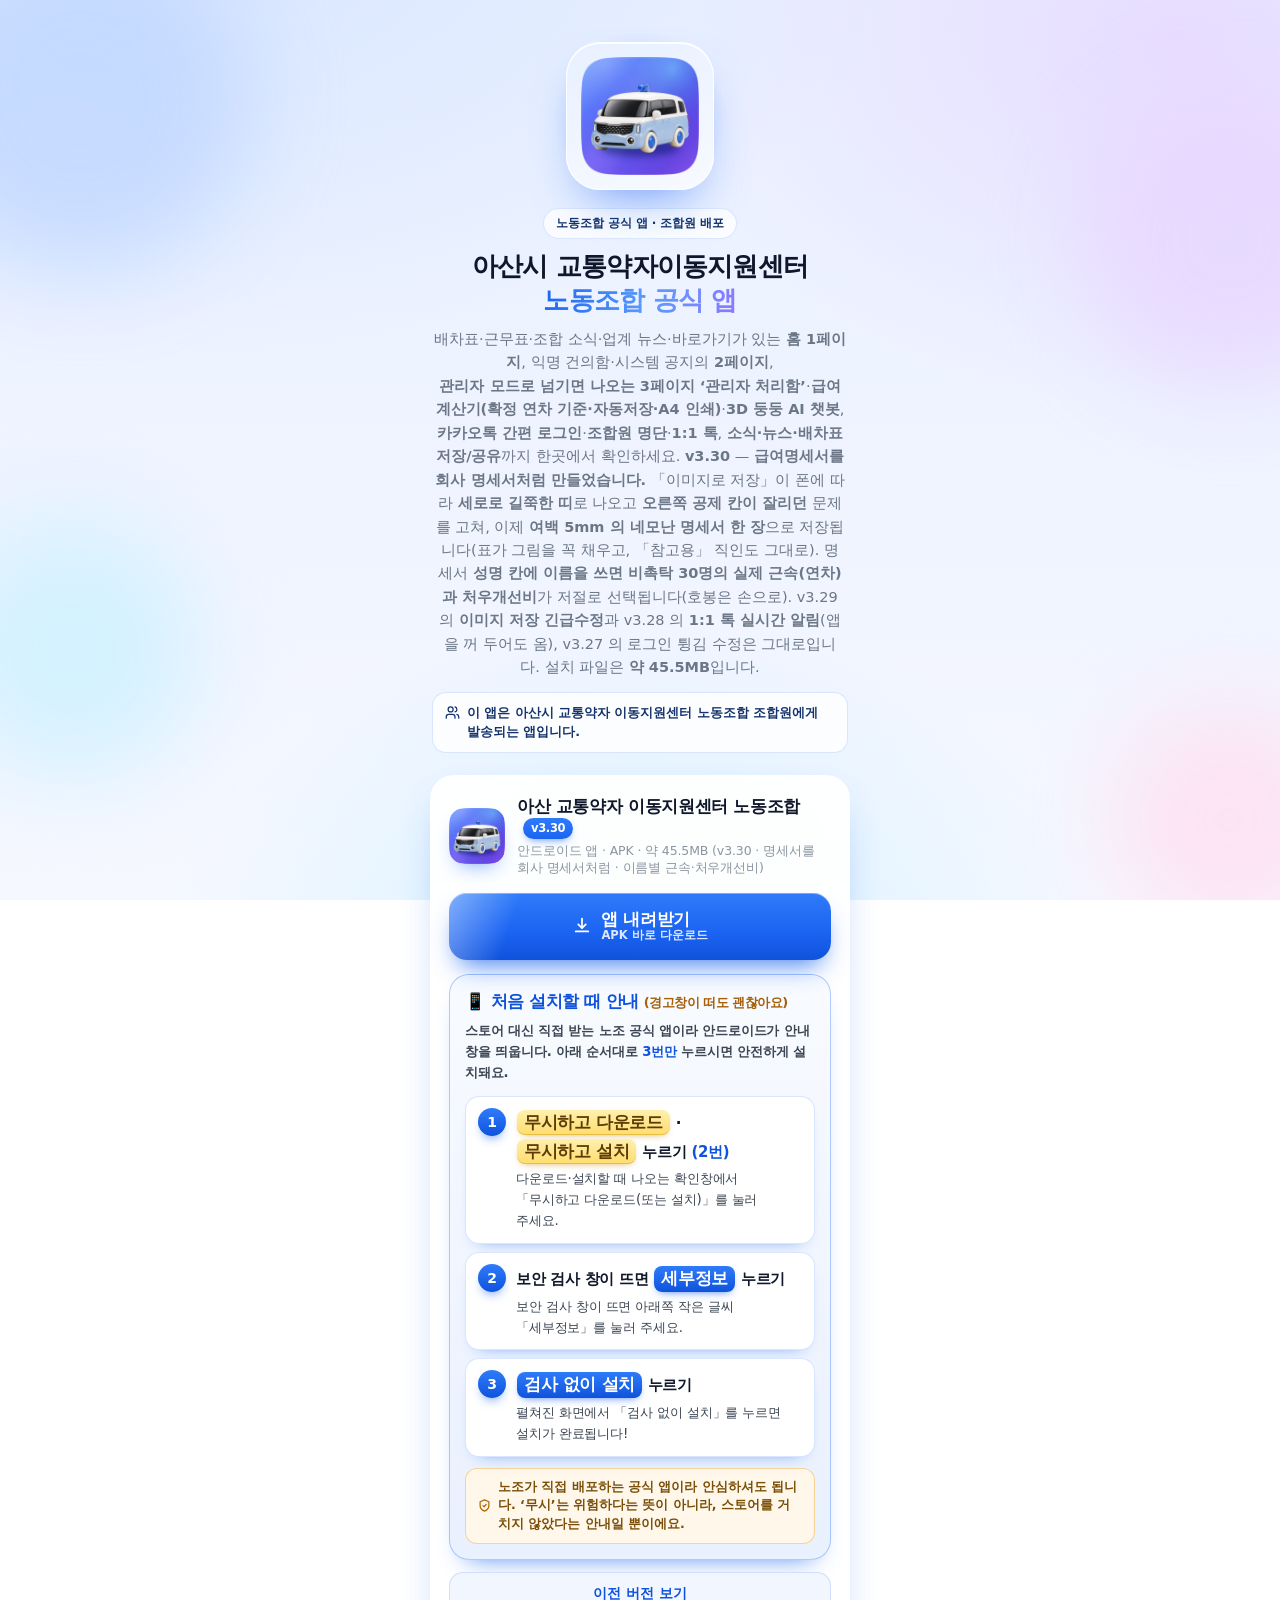
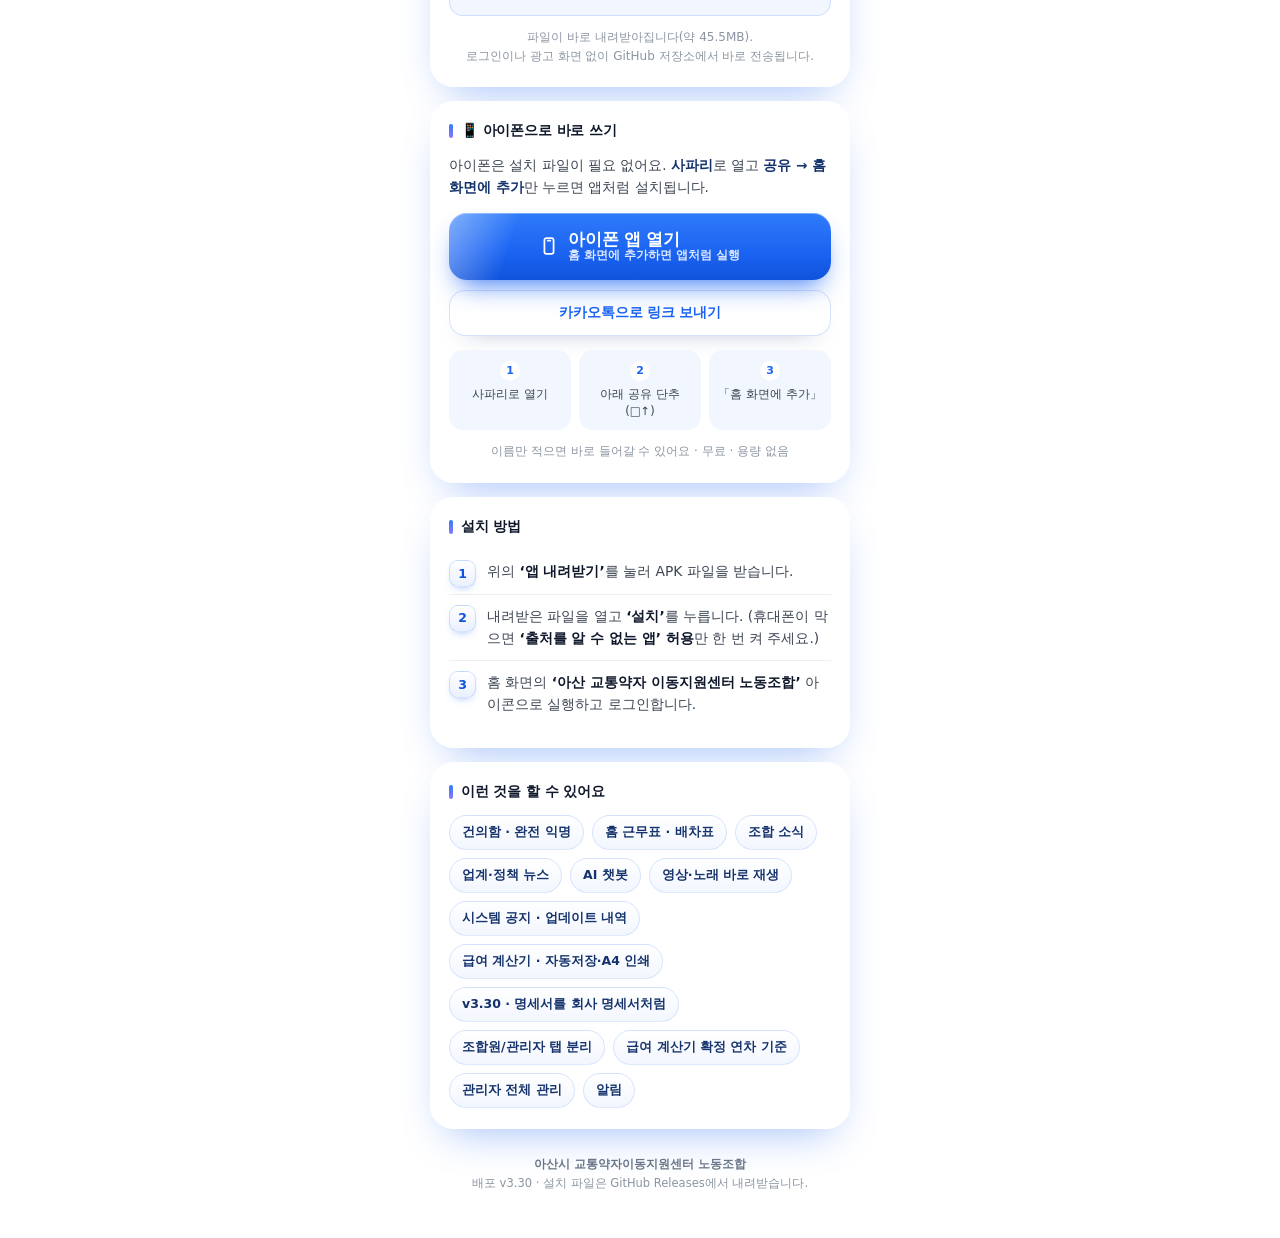
==== commit 75b53714: "v3.30 배포: 다운로드 페이지를 v3.30(명세서를 회사 명세서처럼 · 이름별 근속·처우개선비 자동입력 · 약 45.5MB)로 갱신" ====
--- a/index.html
+++ b/index.html
@@ -4,11 +4,11 @@
 <meta charset="utf-8">
 <meta name="viewport" content="width=device-width, initial-scale=1, viewport-fit=cover">
 <title>아산시 교통약자이동지원센터 노동조합 공식 앱 · 설치 안내</title>
-<meta name="description" content="이 앱은 아산시 교통약자 이동지원센터 노동조합 조합원에게 발송되는 앱입니다. 건의함(완전 익명), 홈 1페이지(한 줄 인사·날씨 칩·배차표·근무표·조합 소식·바로보기·업계 뉴스·바로가기), 2페이지(익명 건의함·시스템 공지), 관리자 모드 3페이지(관리자 처리함·건의 상태 변경), 조합원 모드로 시작하는 홈, 급여 계산기(확정 연차 기준·자동저장·세부시간·A4 한 장 인쇄/PDF 저장·성명→사번·직급 「운전 주임」·연차로 읽는 근속 칸·호봉·근속 경고), 배차표↔근무표 좌우 넘김, 조합 규정·안내(관리자가 직접 수정), 사진 여러 장·카드 갤러리, 3D 둥둥 AI 챗봇, 카카오톡·당근 바로 열기까지, 조합원 명단·1:1 톡·새 톡 알림, 소식·뉴스·배차표 저장과 공유, 카카오톡 간편 로그인, 홈 화면 끝에서 끝까지 옮기는 AI 챗봇 단추, 유리가 살아 움직이는 1:1 톡방, 앱의 모든 소식·기사·규정을 아는 챗봇까지 한곳에서 확인하세요. 바탕이 파랑·분홍·민트 쓰리톤 오로라로 살아나고, 카드 테두리가 빛이 오는 쪽만 밝은 유리 림이 되며, 유리 광택이 세 겹으로 지나갑니다. 급여계산기의 「내 지난 명세서 저장·불러오기」로 그 달 입력값을 내 계정에만 저장하고, 회사가 준 원본 명세서 7건과 함께 불러와 바로 PDF로 저장합니다. 홈과 목록이 슬로우처럼 느려지던 문제를 고쳐 스크롤이 가볍고, 카드 사진은 첫 화면 여덟 장을 미리 풀어 바로 뜹니다. 급여계산기 「입력 초기화」가 동작하고, 1:1 톡 알림이 끊겨도 스스로 다시 붙습니다. v3.26에서는 앱을 켜자마자 홈이 열립니다(저장된 로그인으로 곧바로 복원하고, 서버 확인은 화면이 열린 뒤에 조용히). 관리자는 콘텐츠 관리의 모든 카테고리에서 「▲ 앞으로 · ▼ 뒤로」로 노출 순서를 바꾸고 글 속 사진도 ◀ ▶ 로 순서를 바꿀 수 있으며, 소식 전체 보기 제목이 지금 보는 면을 가리킵니다. v3.25의 소식 순서 바꾸기와 v3.24의 시작 안정화는 그대로이며, 설치 파일은 약 45.4MB입니다. v3.28은 앱을 완전히 꺼 두어도 1:1 톡 알림이 오도록 서버 실시간 푸시(FCM)를 붙였고(누르면 그 톡방이 열리고, 보고 있는 방은 조용합니다), 급여명세서를 「이미지로 저장」으로 A4 서식 그대로 갤러리에 그림으로도 저장·카톡 공유할 수 있습니다. v3.29는 v3.28에서 급여명세서 「이미지로 저장」이 늘 실패하던 문제(인쇄 설정에 해상도가 빠져 있었음)를 고쳤고, 인쇄 기능이 막히는 폰을 위한 화면 직접 그리기 안전장치를 넣었습니다. v3.27의 로그인 튕김 수정은 그대로입니다. (v3.29)">
+<meta name="description" content="이 앱은 아산시 교통약자 이동지원센터 노동조합 조합원에게 발송되는 앱입니다. 건의함(완전 익명), 홈 1페이지(한 줄 인사·날씨 칩·배차표·근무표·조합 소식·바로보기·업계 뉴스·바로가기), 2페이지(익명 건의함·시스템 공지), 관리자 모드 3페이지(관리자 처리함·건의 상태 변경), 조합원 모드로 시작하는 홈, 급여 계산기(확정 연차 기준·자동저장·세부시간·A4 한 장 인쇄/PDF 저장·성명→사번·직급 「운전 주임」·연차로 읽는 근속 칸·호봉·근속 경고), 배차표↔근무표 좌우 넘김, 조합 규정·안내(관리자가 직접 수정), 사진 여러 장·카드 갤러리, 3D 둥둥 AI 챗봇, 카카오톡·당근 바로 열기까지, 조합원 명단·1:1 톡·새 톡 알림, 소식·뉴스·배차표 저장과 공유, 카카오톡 간편 로그인, 홈 화면 끝에서 끝까지 옮기는 AI 챗봇 단추, 유리가 살아 움직이는 1:1 톡방, 앱의 모든 소식·기사·규정을 아는 챗봇까지 한곳에서 확인하세요. 바탕이 파랑·분홍·민트 쓰리톤 오로라로 살아나고, 카드 테두리가 빛이 오는 쪽만 밝은 유리 림이 되며, 유리 광택이 세 겹으로 지나갑니다. 급여계산기의 「내 지난 명세서 저장·불러오기」로 그 달 입력값을 내 계정에만 저장하고, 회사가 준 원본 명세서 7건과 함께 불러와 바로 PDF로 저장합니다. 홈과 목록이 슬로우처럼 느려지던 문제를 고쳐 스크롤이 가볍고, 카드 사진은 첫 화면 여덟 장을 미리 풀어 바로 뜹니다. 급여계산기 「입력 초기화」가 동작하고, 1:1 톡 알림이 끊겨도 스스로 다시 붙습니다. v3.26에서는 앱을 켜자마자 홈이 열립니다(저장된 로그인으로 곧바로 복원하고, 서버 확인은 화면이 열린 뒤에 조용히). 관리자는 콘텐츠 관리의 모든 카테고리에서 「▲ 앞으로 · ▼ 뒤로」로 노출 순서를 바꾸고 글 속 사진도 ◀ ▶ 로 순서를 바꿀 수 있으며, 소식 전체 보기 제목이 지금 보는 면을 가리킵니다. v3.25의 소식 순서 바꾸기와 v3.24의 시작 안정화는 그대로이며, 설치 파일은 약 45.5MB입니다. v3.28은 앱을 완전히 꺼 두어도 1:1 톡 알림이 오도록 서버 실시간 푸시(FCM)를 붙였고(누르면 그 톡방이 열리고, 보고 있는 방은 조용합니다), 급여명세서를 「이미지로 저장」으로 A4 서식 그대로 갤러리에 그림으로도 저장·카톡 공유할 수 있습니다. v3.29는 급여명세서 「이미지로 저장」이 늘 실패하던 문제(인쇄 설정에 해상도)를 고쳤습니다. v3.30은 그 이미지가 세로로 길쭉하게 나오고 오른쪽 칸이 잘리던 것을 고쳐 여백 5mm의 네모난 명세서 한 장으로 저장하고, 명세서 성명을 쓰면 비촉탁 30명의 실제 근속(연차)·처우개선비가 저절로 선택됩니다(호봉은 손으로). v3.27의 로그인 튕김 수정은 그대로입니다. (v3.30)">
 
 <!-- 카카오톡·메신저 링크 미리보기 -->
 <meta property="og:title" content="아산시 교통약자이동지원센터 노동조합 공식 앱 (조합원 배포)">
-<meta property="og:description" content="이 앱은 아산시 교통약자 이동지원센터 노동조합 조합원에게 발송되는 앱입니다. 건의함(완전 익명), 홈 1페이지(한 줄 인사·날씨 칩·배차표·근무표·조합 소식·바로보기·업계 뉴스·바로가기), 2페이지(익명 건의함·시스템 공지), 관리자 모드 3페이지(관리자 처리함·건의 상태 변경), 조합원 모드로 시작하는 홈, 급여 계산기(확정 연차 기준·자동저장·세부시간·A4 한 장 인쇄/PDF 저장·성명→사번·직급 「운전 주임」·연차로 읽는 근속 칸·호봉·근속 경고), 배차표↔근무표 좌우 넘김, 조합 규정·안내(관리자가 직접 수정), 사진 여러 장·카드 갤러리, 3D 둥둥 AI 챗봇, 카카오톡·당근 바로 열기까지, 조합원 명단·1:1 톡·새 톡 알림, 소식·뉴스·배차표 저장과 공유, 카카오톡 간편 로그인, 홈 화면 끝에서 끝까지 옮기는 AI 챗봇 단추, 유리가 살아 움직이는 1:1 톡방, 앱의 모든 소식·기사·규정을 아는 챗봇까지 한곳에서 확인하세요. 바탕이 파랑·분홍·민트 쓰리톤 오로라로 살아나고, 카드 테두리가 빛이 오는 쪽만 밝은 유리 림이 되며, 유리 광택이 세 겹으로 지나갑니다. 급여계산기의 「내 지난 명세서 저장·불러오기」로 그 달 입력값을 내 계정에만 저장하고, 회사가 준 원본 명세서 7건과 함께 불러와 바로 PDF로 저장합니다. 홈과 목록이 슬로우처럼 느려지던 문제를 고쳐 스크롤이 가볍고, 카드 사진은 첫 화면 여덟 장을 미리 풀어 바로 뜹니다. 급여계산기 「입력 초기화」가 동작하고, 1:1 톡 알림이 끊겨도 스스로 다시 붙습니다. v3.26에서는 앱을 켜자마자 홈이 열립니다(저장된 로그인으로 곧바로 복원하고, 서버 확인은 화면이 열린 뒤에 조용히). 관리자는 콘텐츠 관리의 모든 카테고리에서 「▲ 앞으로 · ▼ 뒤로」로 노출 순서를 바꾸고 글 속 사진도 ◀ ▶ 로 순서를 바꿀 수 있으며, 소식 전체 보기 제목이 지금 보는 면을 가리킵니다. v3.25의 소식 순서 바꾸기와 v3.24의 시작 안정화는 그대로이며, 설치 파일은 약 45.4MB입니다. v3.28은 앱을 완전히 꺼 두어도 1:1 톡 알림이 오도록 서버 실시간 푸시(FCM)를 붙였고(누르면 그 톡방이 열리고, 보고 있는 방은 조용합니다), 급여명세서를 「이미지로 저장」으로 A4 서식 그대로 갤러리에 그림으로도 저장·카톡 공유할 수 있습니다. v3.29는 v3.28에서 급여명세서 「이미지로 저장」이 늘 실패하던 문제(인쇄 설정에 해상도가 빠져 있었음)를 고쳤고, 인쇄 기능이 막히는 폰을 위한 화면 직접 그리기 안전장치를 넣었습니다. v3.27의 로그인 튕김 수정은 그대로입니다. (v3.29)">
+<meta property="og:description" content="이 앱은 아산시 교통약자 이동지원센터 노동조합 조합원에게 발송되는 앱입니다. 건의함(완전 익명), 홈 1페이지(한 줄 인사·날씨 칩·배차표·근무표·조합 소식·바로보기·업계 뉴스·바로가기), 2페이지(익명 건의함·시스템 공지), 관리자 모드 3페이지(관리자 처리함·건의 상태 변경), 조합원 모드로 시작하는 홈, 급여 계산기(확정 연차 기준·자동저장·세부시간·A4 한 장 인쇄/PDF 저장·성명→사번·직급 「운전 주임」·연차로 읽는 근속 칸·호봉·근속 경고), 배차표↔근무표 좌우 넘김, 조합 규정·안내(관리자가 직접 수정), 사진 여러 장·카드 갤러리, 3D 둥둥 AI 챗봇, 카카오톡·당근 바로 열기까지, 조합원 명단·1:1 톡·새 톡 알림, 소식·뉴스·배차표 저장과 공유, 카카오톡 간편 로그인, 홈 화면 끝에서 끝까지 옮기는 AI 챗봇 단추, 유리가 살아 움직이는 1:1 톡방, 앱의 모든 소식·기사·규정을 아는 챗봇까지 한곳에서 확인하세요. 바탕이 파랑·분홍·민트 쓰리톤 오로라로 살아나고, 카드 테두리가 빛이 오는 쪽만 밝은 유리 림이 되며, 유리 광택이 세 겹으로 지나갑니다. 급여계산기의 「내 지난 명세서 저장·불러오기」로 그 달 입력값을 내 계정에만 저장하고, 회사가 준 원본 명세서 7건과 함께 불러와 바로 PDF로 저장합니다. 홈과 목록이 슬로우처럼 느려지던 문제를 고쳐 스크롤이 가볍고, 카드 사진은 첫 화면 여덟 장을 미리 풀어 바로 뜹니다. 급여계산기 「입력 초기화」가 동작하고, 1:1 톡 알림이 끊겨도 스스로 다시 붙습니다. v3.26에서는 앱을 켜자마자 홈이 열립니다(저장된 로그인으로 곧바로 복원하고, 서버 확인은 화면이 열린 뒤에 조용히). 관리자는 콘텐츠 관리의 모든 카테고리에서 「▲ 앞으로 · ▼ 뒤로」로 노출 순서를 바꾸고 글 속 사진도 ◀ ▶ 로 순서를 바꿀 수 있으며, 소식 전체 보기 제목이 지금 보는 면을 가리킵니다. v3.25의 소식 순서 바꾸기와 v3.24의 시작 안정화는 그대로이며, 설치 파일은 약 45.5MB입니다. v3.28은 앱을 완전히 꺼 두어도 1:1 톡 알림이 오도록 서버 실시간 푸시(FCM)를 붙였고(누르면 그 톡방이 열리고, 보고 있는 방은 조용합니다), 급여명세서를 「이미지로 저장」으로 A4 서식 그대로 갤러리에 그림으로도 저장·카톡 공유할 수 있습니다. v3.29는 급여명세서 「이미지로 저장」이 늘 실패하던 문제(인쇄 설정에 해상도)를 고쳤습니다. v3.30은 그 이미지가 세로로 길쭉하게 나오고 오른쪽 칸이 잘리던 것을 고쳐 여백 5mm의 네모난 명세서 한 장으로 저장하고, 명세서 성명을 쓰면 비촉탁 30명의 실제 근속(연차)·처우개선비가 저절로 선택됩니다(호봉은 손으로). v3.27의 로그인 튕김 수정은 그대로입니다. (v3.30)">
 <meta property="og:image" content="https://chlrhkdwns12-boop.github.io/asan-union-download/icon.png">
 <meta property="og:image:width" content="1024">
 <meta property="og:image:height" content="1024">
@@ -18,7 +18,7 @@
 <meta property="og:site_name" content="아산 교통약자 이동지원센터 노동조합">
 <meta name="twitter:card" content="summary">
 <meta name="twitter:title" content="아산시 교통약자이동지원센터 노동조합 공식 앱 (조합원 배포)">
-<meta name="twitter:description" content="이 앱은 아산시 교통약자 이동지원센터 노동조합 조합원에게 발송되는 앱입니다. 건의함(완전 익명), 홈 1페이지(한 줄 인사·날씨 칩·배차표·근무표·조합 소식·바로보기·업계 뉴스·바로가기), 2페이지(익명 건의함·시스템 공지), 관리자 모드 3페이지(관리자 처리함·건의 상태 변경), 조합원 모드로 시작하는 홈, 급여 계산기(확정 연차 기준·자동저장·세부시간·A4 한 장 인쇄/PDF 저장·성명→사번·직급 「운전 주임」·연차로 읽는 근속 칸·호봉·근속 경고), 배차표↔근무표 좌우 넘김, 조합 규정·안내(관리자가 직접 수정), 사진 여러 장·카드 갤러리, 3D 둥둥 AI 챗봇, 카카오톡·당근 바로 열기까지, 조합원 명단·1:1 톡·새 톡 알림, 소식·뉴스·배차표 저장과 공유, 카카오톡 간편 로그인, 홈 화면 끝에서 끝까지 옮기는 AI 챗봇 단추, 유리가 살아 움직이는 1:1 톡방, 앱의 모든 소식·기사·규정을 아는 챗봇까지 한곳에서 확인하세요. 바탕이 파랑·분홍·민트 쓰리톤 오로라로 살아나고, 카드 테두리가 빛이 오는 쪽만 밝은 유리 림이 되며, 유리 광택이 세 겹으로 지나갑니다. 급여계산기의 「내 지난 명세서 저장·불러오기」로 그 달 입력값을 내 계정에만 저장하고, 회사가 준 원본 명세서 7건과 함께 불러와 바로 PDF로 저장합니다. 홈과 목록이 슬로우처럼 느려지던 문제를 고쳐 스크롤이 가볍고, 카드 사진은 첫 화면 여덟 장을 미리 풀어 바로 뜹니다. 급여계산기 「입력 초기화」가 동작하고, 1:1 톡 알림이 끊겨도 스스로 다시 붙습니다. v3.26에서는 앱을 켜자마자 홈이 열립니다(저장된 로그인으로 곧바로 복원하고, 서버 확인은 화면이 열린 뒤에 조용히). 관리자는 콘텐츠 관리의 모든 카테고리에서 「▲ 앞으로 · ▼ 뒤로」로 노출 순서를 바꾸고 글 속 사진도 ◀ ▶ 로 순서를 바꿀 수 있으며, 소식 전체 보기 제목이 지금 보는 면을 가리킵니다. v3.25의 소식 순서 바꾸기와 v3.24의 시작 안정화는 그대로이며, 설치 파일은 약 45.4MB입니다. v3.28은 앱을 완전히 꺼 두어도 1:1 톡 알림이 오도록 서버 실시간 푸시(FCM)를 붙였고(누르면 그 톡방이 열리고, 보고 있는 방은 조용합니다), 급여명세서를 「이미지로 저장」으로 A4 서식 그대로 갤러리에 그림으로도 저장·카톡 공유할 수 있습니다. v3.29는 v3.28에서 급여명세서 「이미지로 저장」이 늘 실패하던 문제(인쇄 설정에 해상도가 빠져 있었음)를 고쳤고, 인쇄 기능이 막히는 폰을 위한 화면 직접 그리기 안전장치를 넣었습니다. v3.27의 로그인 튕김 수정은 그대로입니다. (v3.29)">
+<meta name="twitter:description" content="이 앱은 아산시 교통약자 이동지원센터 노동조합 조합원에게 발송되는 앱입니다. 건의함(완전 익명), 홈 1페이지(한 줄 인사·날씨 칩·배차표·근무표·조합 소식·바로보기·업계 뉴스·바로가기), 2페이지(익명 건의함·시스템 공지), 관리자 모드 3페이지(관리자 처리함·건의 상태 변경), 조합원 모드로 시작하는 홈, 급여 계산기(확정 연차 기준·자동저장·세부시간·A4 한 장 인쇄/PDF 저장·성명→사번·직급 「운전 주임」·연차로 읽는 근속 칸·호봉·근속 경고), 배차표↔근무표 좌우 넘김, 조합 규정·안내(관리자가 직접 수정), 사진 여러 장·카드 갤러리, 3D 둥둥 AI 챗봇, 카카오톡·당근 바로 열기까지, 조합원 명단·1:1 톡·새 톡 알림, 소식·뉴스·배차표 저장과 공유, 카카오톡 간편 로그인, 홈 화면 끝에서 끝까지 옮기는 AI 챗봇 단추, 유리가 살아 움직이는 1:1 톡방, 앱의 모든 소식·기사·규정을 아는 챗봇까지 한곳에서 확인하세요. 바탕이 파랑·분홍·민트 쓰리톤 오로라로 살아나고, 카드 테두리가 빛이 오는 쪽만 밝은 유리 림이 되며, 유리 광택이 세 겹으로 지나갑니다. 급여계산기의 「내 지난 명세서 저장·불러오기」로 그 달 입력값을 내 계정에만 저장하고, 회사가 준 원본 명세서 7건과 함께 불러와 바로 PDF로 저장합니다. 홈과 목록이 슬로우처럼 느려지던 문제를 고쳐 스크롤이 가볍고, 카드 사진은 첫 화면 여덟 장을 미리 풀어 바로 뜹니다. 급여계산기 「입력 초기화」가 동작하고, 1:1 톡 알림이 끊겨도 스스로 다시 붙습니다. v3.26에서는 앱을 켜자마자 홈이 열립니다(저장된 로그인으로 곧바로 복원하고, 서버 확인은 화면이 열린 뒤에 조용히). 관리자는 콘텐츠 관리의 모든 카테고리에서 「▲ 앞으로 · ▼ 뒤로」로 노출 순서를 바꾸고 글 속 사진도 ◀ ▶ 로 순서를 바꿀 수 있으며, 소식 전체 보기 제목이 지금 보는 면을 가리킵니다. v3.25의 소식 순서 바꾸기와 v3.24의 시작 안정화는 그대로이며, 설치 파일은 약 45.5MB입니다. v3.28은 앱을 완전히 꺼 두어도 1:1 톡 알림이 오도록 서버 실시간 푸시(FCM)를 붙였고(누르면 그 톡방이 열리고, 보고 있는 방은 조용합니다), 급여명세서를 「이미지로 저장」으로 A4 서식 그대로 갤러리에 그림으로도 저장·카톡 공유할 수 있습니다. v3.29는 급여명세서 「이미지로 저장」이 늘 실패하던 문제(인쇄 설정에 해상도)를 고쳤습니다. v3.30은 그 이미지가 세로로 길쭉하게 나오고 오른쪽 칸이 잘리던 것을 고쳐 여백 5mm의 네모난 명세서 한 장으로 저장하고, 명세서 성명을 쓰면 비촉탁 30명의 실제 근속(연차)·처우개선비가 저절로 선택됩니다(호봉은 손으로). v3.27의 로그인 튕김 수정은 그대로입니다. (v3.30)">
 <meta name="twitter:image" content="https://chlrhkdwns12-boop.github.io/asan-union-download/icon.png">
 
 <link rel="icon" type="image/png" href="icon.png">
@@ -341,7 +341,7 @@
     <div class="icon-shell"><img src="icon.png" alt="아산 교통약자 이동지원센터 노동조합 앱 아이콘"></div>
     <p class="eyebrow">노동조합 공식 앱 · 조합원 배포</p>
     <h1>아산시 교통약자이동지원센터<br><span class="accent">노동조합 공식 앱</span></h1>
-    <p class="lede">배차표·근무표·조합 소식·업계 뉴스·바로가기가 있는 <b>홈 1페이지</b>, 익명 건의함·시스템 공지의 <b>2페이지</b>,<br><b>관리자 모드로 넘기면 나오는 3페이지 ‘관리자 처리함’</b>·<b>급여 계산기(확정 연차 기준·자동저장·A4 인쇄)</b>·<b>3D 둥둥 AI 챗봇</b>, <b>카카오톡 간편 로그인</b>·<b>조합원 명단</b>·<b>1:1 톡</b>, <b>소식·뉴스·배차표 저장/공유</b>까지 한곳에서 확인하세요. <b>v3.29</b> — <b>급여명세서 「이미지로 저장」을 고쳤습니다.</b> v3.28에서 누르면 늘 <b>「이미지를 만들지 못했어요」</b>만 뜨던 문제로, 원인은 인쇄 설정에 빠져 있던 <b>해상도(300dpi)</b> 한 줄이었습니다. 이제 <b>A4 서식 그대로</b>(항목·칸·색·「참고용」 직인)를 그림으로 갤러리 <b>Pictures/아산노조_급여명세서</b> 폴더에 저장하고 <b>카톡으로 바로 공유</b>할 수 있고, 혹시 폰에서 인쇄 기능이 막히는 경우까지 대비해 <b>화면을 직접 그려 저장하는 두 번째 방법</b>도 넣었습니다. v3.28의 <b>1:1 톡 실시간 알림</b>(앱을 꺼 두어도 옴)과 v3.27의 로그인 튕김 수정은 그대로입니다. 설치 파일은 <b>약 45.4MB</b>입니다.</p>
+    <p class="lede">배차표·근무표·조합 소식·업계 뉴스·바로가기가 있는 <b>홈 1페이지</b>, 익명 건의함·시스템 공지의 <b>2페이지</b>,<br><b>관리자 모드로 넘기면 나오는 3페이지 ‘관리자 처리함’</b>·<b>급여 계산기(확정 연차 기준·자동저장·A4 인쇄)</b>·<b>3D 둥둥 AI 챗봇</b>, <b>카카오톡 간편 로그인</b>·<b>조합원 명단</b>·<b>1:1 톡</b>, <b>소식·뉴스·배차표 저장/공유</b>까지 한곳에서 확인하세요. <b>v3.30</b> — <b>급여명세서를 회사 명세서처럼 만들었습니다.</b> 「이미지로 저장」이 폰에 따라 <b>세로로 길쭉한 띠</b>로 나오고 <b>오른쪽 공제 칸이 잘리던</b> 문제를 고쳐, 이제 <b>여백 5mm 의 네모난 명세서 한 장</b>으로 저장됩니다(표가 그림을 꼭 채우고, 「참고용」 직인도 그대로). 명세서 <b>성명 칸에 이름을 쓰면 비촉탁 30명의 실제 근속(연차)과 처우개선비</b>가 저절로 선택됩니다(호봉은 손으로). v3.29 의 <b>이미지 저장 긴급수정</b>과 v3.28 의 <b>1:1 톡 실시간 알림</b>(앱을 꺼 두어도 옴), v3.27 의 로그인 튕김 수정은 그대로입니다. 설치 파일은 <b>약 45.5MB</b>입니다.</p>
     <p class="audience">
       <svg viewBox="0 0 24 24" fill="none" stroke="currentColor" stroke-width="2" stroke-linecap="round" stroke-linejoin="round" aria-hidden="true">
         <path d="M16 21v-2a4 4 0 0 0-4-4H6a4 4 0 0 0-4 4v2"/><circle cx="9" cy="7" r="4"/><path d="M22 21v-2a4 4 0 0 0-3-3.87"/><path d="M16 3.13a4 4 0 0 1 0 7.75"/>
@@ -354,12 +354,12 @@
     <div class="spec">
       <img class="mini" src="icon.png" alt="">
       <div class="meta">
-        <div class="name">아산 교통약자 이동지원센터 노동조합 <span class="version">v3.29</span></div>
-        <div class="sub">안드로이드 앱 · APK · 약 45.4MB (v3.29 · 명세서 「이미지로 저장」 긴급수정)</div>
+        <div class="name">아산 교통약자 이동지원센터 노동조합 <span class="version">v3.30</span></div>
+        <div class="sub">안드로이드 앱 · APK · 약 45.5MB (v3.30 · 명세서를 회사 명세서처럼 · 이름별 근속·처우개선비)</div>
       </div>
     </div>
 
-    <a class="cta" id="apkCta" href="https://github.com/chlrhkdwns12-boop/asan-union-download/releases/download/v3.29/asan-union-box-v3.29.apk" rel="noopener" aria-haspopup="dialog" aria-controls="installGuideModal">
+    <a class="cta" id="apkCta" href="https://github.com/chlrhkdwns12-boop/asan-union-download/releases/download/v3.30/asan-union-box-v3.30.apk" rel="noopener" aria-haspopup="dialog" aria-controls="installGuideModal">
       <svg viewBox="0 0 24 24" fill="none" stroke="currentColor" stroke-width="2.1" stroke-linecap="round" stroke-linejoin="round" aria-hidden="true">
         <path d="M12 3v11"/><path d="m7.5 10 4.5 4.5L16.5 10"/><path d="M4.5 18.5h15"/>
       </svg>
@@ -402,7 +402,7 @@
 
     <a class="ghost" href="https://github.com/chlrhkdwns12-boop/asan-union-download/releases" rel="noopener">이전 버전 보기</a>
 
-    <p class="note">파일이 바로 내려받아집니다(약 45.4MB).<br>로그인이나 광고 화면 없이 GitHub 저장소에서 바로 전송됩니다.</p>
+    <p class="note">파일이 바로 내려받아집니다(약 45.5MB).<br>로그인이나 광고 화면 없이 GitHub 저장소에서 바로 전송됩니다.</p>
   </section>
 
   <section class="card ios" aria-label="아이폰에서 쓰기">
@@ -443,7 +443,7 @@
       <span class="chip">영상·노래 바로 재생</span>
       <span class="chip">시스템 공지 · 업데이트 내역</span>
       <span class="chip">급여 계산기 · 자동저장·A4 인쇄</span>
-      <span class="chip">v3.29 · 명세서 「이미지로 저장」 고침</span>
+      <span class="chip">v3.30 · 명세서를 회사 명세서처럼</span>
       <span class="chip">조합원/관리자 탭 분리</span>
       <span class="chip">급여 계산기 확정 연차 기준</span>
       <span class="chip">관리자 전체 관리</span>
@@ -453,7 +453,7 @@
 
   <footer>
     <b>아산시 교통약자이동지원센터 노동조합</b><br>
-    배포 v3.29 · 설치 파일은 GitHub Releases에서 내려받습니다.
+    배포 v3.30 · 설치 파일은 GitHub Releases에서 내려받습니다.
   </footer>
 </main>
 
@@ -486,7 +486,7 @@
       </li>
     </ol>
     <div class="mg-actions">
-      <a class="mg-go" id="mgDownload" href="https://github.com/chlrhkdwns12-boop/asan-union-download/releases/download/v3.29/asan-union-box-v3.29.apk" rel="noopener">
+      <a class="mg-go" id="mgDownload" href="https://github.com/chlrhkdwns12-boop/asan-union-download/releases/download/v3.30/asan-union-box-v3.30.apk" rel="noopener">
         <svg viewBox="0 0 24 24" fill="none" stroke="currentColor" stroke-width="2.1" stroke-linecap="round" stroke-linejoin="round" aria-hidden="true">
           <path d="M12 3v11"/><path d="m7.5 10 4.5 4.5L16.5 10"/><path d="M4.5 18.5h15"/>
         </svg>
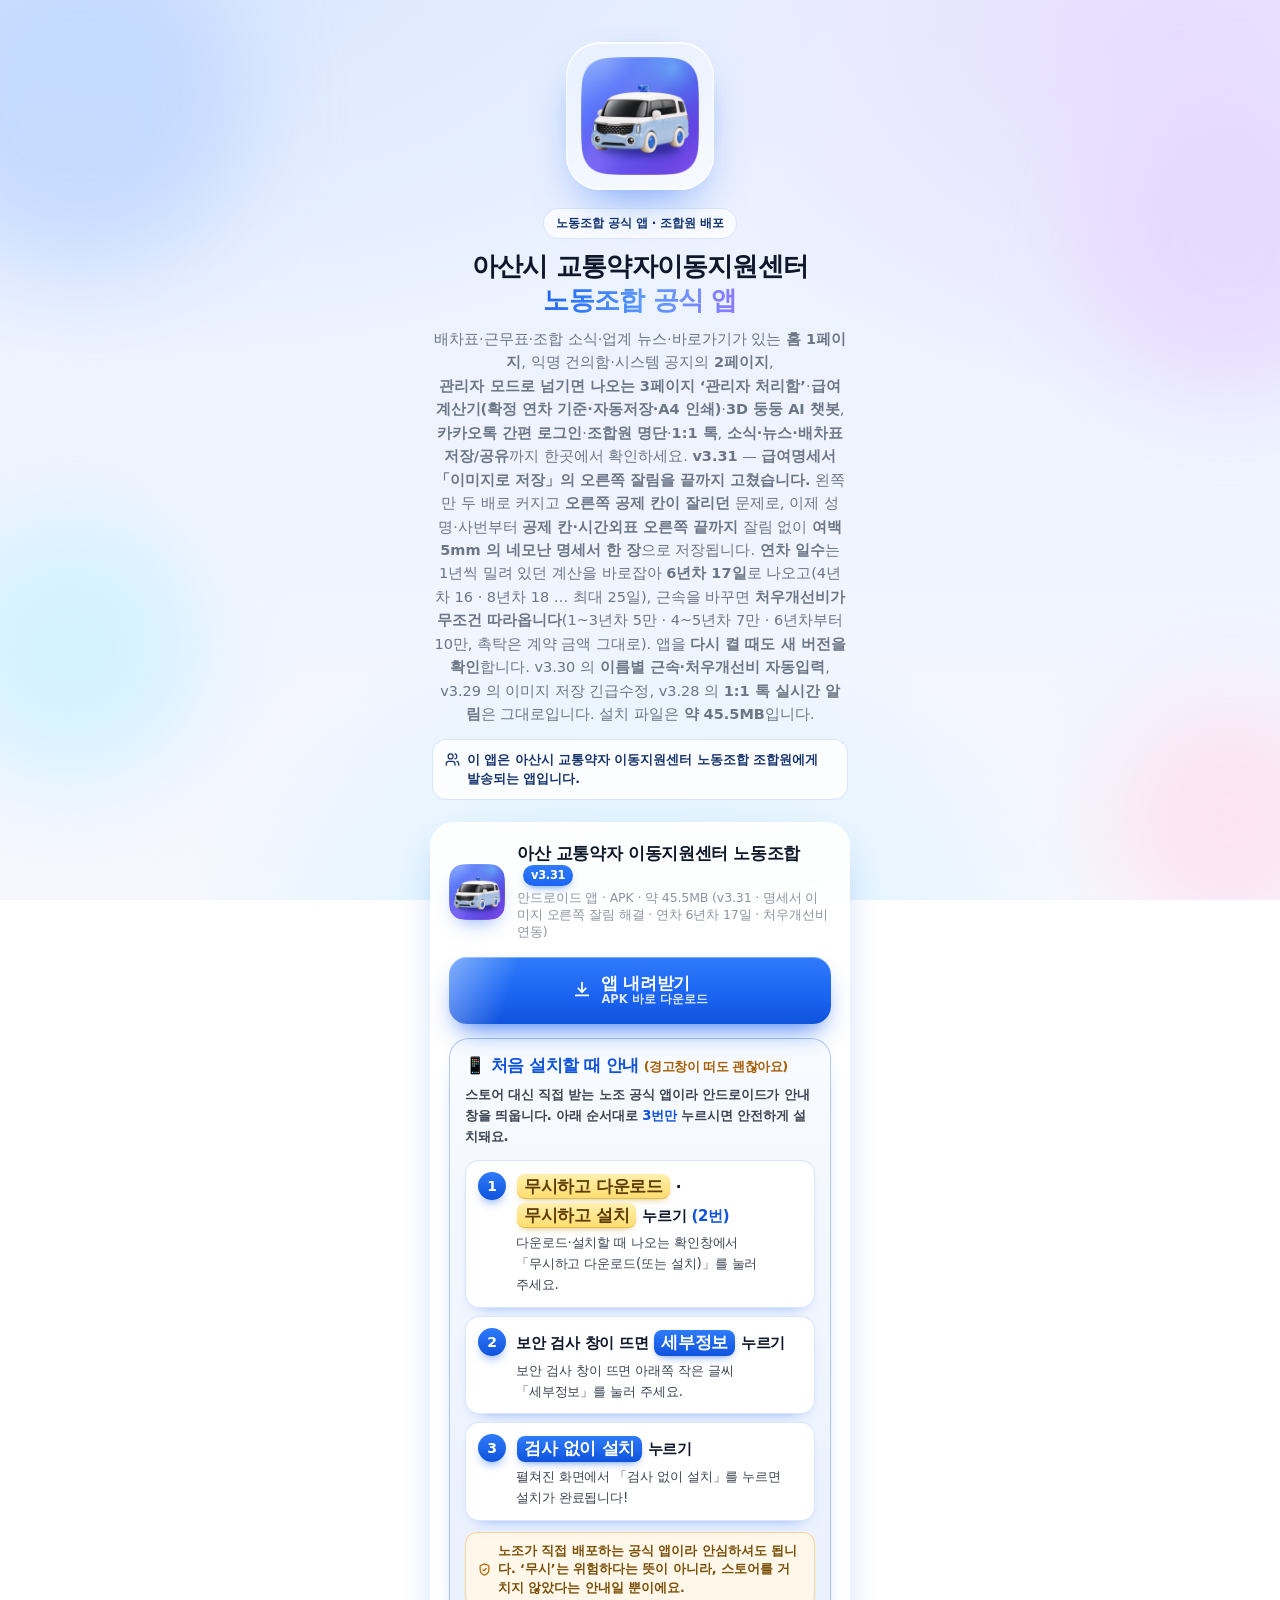
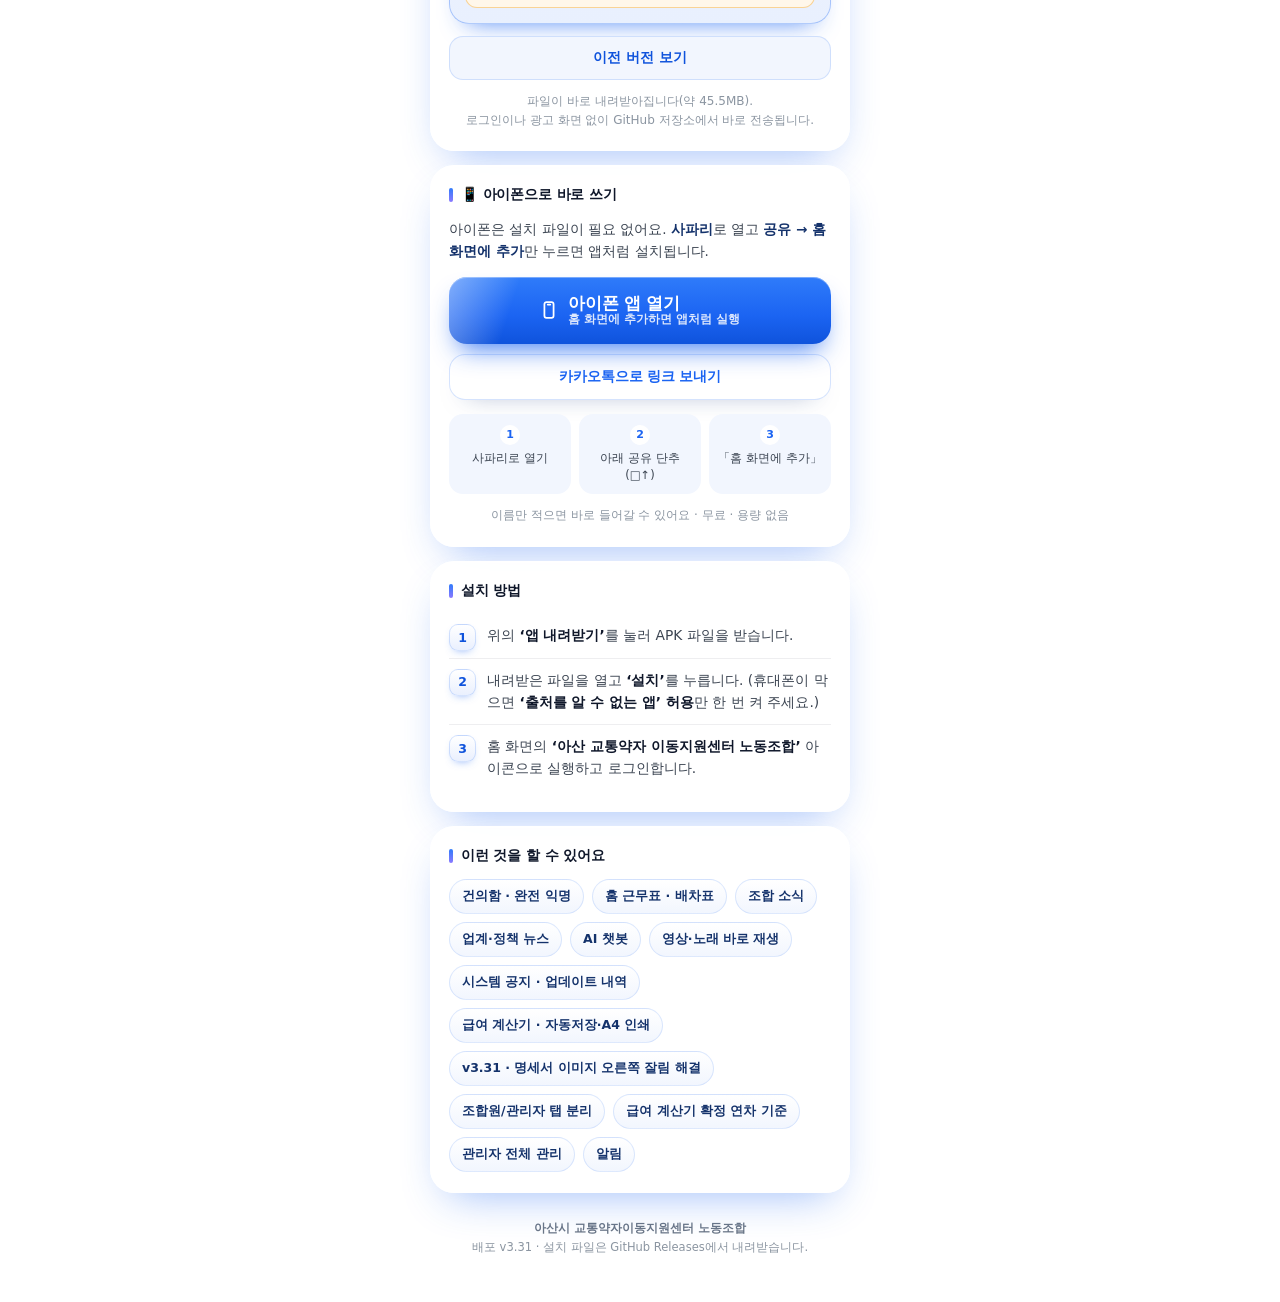
==== commit b25d94b0: "v3.31 배포: 다운로드 페이지를 v3.31(명세서 이미지 오른쪽 잘림 해결 · 연차 6년차 17일 · 처우개선비 무조건 연동 · 다시 켜도 업데이트 확인 · 약 45.5MB)로" ====
--- a/index.html
+++ b/index.html
@@ -4,11 +4,11 @@
 <meta charset="utf-8">
 <meta name="viewport" content="width=device-width, initial-scale=1, viewport-fit=cover">
 <title>아산시 교통약자이동지원센터 노동조합 공식 앱 · 설치 안내</title>
-<meta name="description" content="이 앱은 아산시 교통약자 이동지원센터 노동조합 조합원에게 발송되는 앱입니다. 건의함(완전 익명), 홈 1페이지(한 줄 인사·날씨 칩·배차표·근무표·조합 소식·바로보기·업계 뉴스·바로가기), 2페이지(익명 건의함·시스템 공지), 관리자 모드 3페이지(관리자 처리함·건의 상태 변경), 조합원 모드로 시작하는 홈, 급여 계산기(확정 연차 기준·자동저장·세부시간·A4 한 장 인쇄/PDF 저장·성명→사번·직급 「운전 주임」·연차로 읽는 근속 칸·호봉·근속 경고), 배차표↔근무표 좌우 넘김, 조합 규정·안내(관리자가 직접 수정), 사진 여러 장·카드 갤러리, 3D 둥둥 AI 챗봇, 카카오톡·당근 바로 열기까지, 조합원 명단·1:1 톡·새 톡 알림, 소식·뉴스·배차표 저장과 공유, 카카오톡 간편 로그인, 홈 화면 끝에서 끝까지 옮기는 AI 챗봇 단추, 유리가 살아 움직이는 1:1 톡방, 앱의 모든 소식·기사·규정을 아는 챗봇까지 한곳에서 확인하세요. 바탕이 파랑·분홍·민트 쓰리톤 오로라로 살아나고, 카드 테두리가 빛이 오는 쪽만 밝은 유리 림이 되며, 유리 광택이 세 겹으로 지나갑니다. 급여계산기의 「내 지난 명세서 저장·불러오기」로 그 달 입력값을 내 계정에만 저장하고, 회사가 준 원본 명세서 7건과 함께 불러와 바로 PDF로 저장합니다. 홈과 목록이 슬로우처럼 느려지던 문제를 고쳐 스크롤이 가볍고, 카드 사진은 첫 화면 여덟 장을 미리 풀어 바로 뜹니다. 급여계산기 「입력 초기화」가 동작하고, 1:1 톡 알림이 끊겨도 스스로 다시 붙습니다. v3.26에서는 앱을 켜자마자 홈이 열립니다(저장된 로그인으로 곧바로 복원하고, 서버 확인은 화면이 열린 뒤에 조용히). 관리자는 콘텐츠 관리의 모든 카테고리에서 「▲ 앞으로 · ▼ 뒤로」로 노출 순서를 바꾸고 글 속 사진도 ◀ ▶ 로 순서를 바꿀 수 있으며, 소식 전체 보기 제목이 지금 보는 면을 가리킵니다. v3.25의 소식 순서 바꾸기와 v3.24의 시작 안정화는 그대로이며, 설치 파일은 약 45.5MB입니다. v3.28은 앱을 완전히 꺼 두어도 1:1 톡 알림이 오도록 서버 실시간 푸시(FCM)를 붙였고(누르면 그 톡방이 열리고, 보고 있는 방은 조용합니다), 급여명세서를 「이미지로 저장」으로 A4 서식 그대로 갤러리에 그림으로도 저장·카톡 공유할 수 있습니다. v3.29는 급여명세서 「이미지로 저장」이 늘 실패하던 문제(인쇄 설정에 해상도)를 고쳤습니다. v3.30은 그 이미지가 세로로 길쭉하게 나오고 오른쪽 칸이 잘리던 것을 고쳐 여백 5mm의 네모난 명세서 한 장으로 저장하고, 명세서 성명을 쓰면 비촉탁 30명의 실제 근속(연차)·처우개선비가 저절로 선택됩니다(호봉은 손으로). v3.27의 로그인 튕김 수정은 그대로입니다. (v3.30)">
+<meta name="description" content="이 앱은 아산시 교통약자 이동지원센터 노동조합 조합원에게 발송되는 앱입니다. 건의함(완전 익명), 홈 1페이지(한 줄 인사·날씨 칩·배차표·근무표·조합 소식·바로보기·업계 뉴스·바로가기), 2페이지(익명 건의함·시스템 공지), 관리자 모드 3페이지(관리자 처리함·건의 상태 변경), 조합원 모드로 시작하는 홈, 급여 계산기(확정 연차 기준·자동저장·세부시간·A4 한 장 인쇄/PDF 저장·성명→사번·직급 「운전 주임」·연차로 읽는 근속 칸·호봉·근속 경고), 배차표↔근무표 좌우 넘김, 조합 규정·안내(관리자가 직접 수정), 사진 여러 장·카드 갤러리, 3D 둥둥 AI 챗봇, 카카오톡·당근 바로 열기까지, 조합원 명단·1:1 톡·새 톡 알림, 소식·뉴스·배차표 저장과 공유, 카카오톡 간편 로그인, 홈 화면 끝에서 끝까지 옮기는 AI 챗봇 단추, 유리가 살아 움직이는 1:1 톡방, 앱의 모든 소식·기사·규정을 아는 챗봇까지 한곳에서 확인하세요. 바탕이 파랑·분홍·민트 쓰리톤 오로라로 살아나고, 카드 테두리가 빛이 오는 쪽만 밝은 유리 림이 되며, 유리 광택이 세 겹으로 지나갑니다. 급여계산기의 「내 지난 명세서 저장·불러오기」로 그 달 입력값을 내 계정에만 저장하고, 회사가 준 원본 명세서 7건과 함께 불러와 바로 PDF로 저장합니다. 홈과 목록이 슬로우처럼 느려지던 문제를 고쳐 스크롤이 가볍고, 카드 사진은 첫 화면 여덟 장을 미리 풀어 바로 뜹니다. 급여계산기 「입력 초기화」가 동작하고, 1:1 톡 알림이 끊겨도 스스로 다시 붙습니다. v3.26에서는 앱을 켜자마자 홈이 열립니다(저장된 로그인으로 곧바로 복원하고, 서버 확인은 화면이 열린 뒤에 조용히). 관리자는 콘텐츠 관리의 모든 카테고리에서 「▲ 앞으로 · ▼ 뒤로」로 노출 순서를 바꾸고 글 속 사진도 ◀ ▶ 로 순서를 바꿀 수 있으며, 소식 전체 보기 제목이 지금 보는 면을 가리킵니다. v3.25의 소식 순서 바꾸기와 v3.24의 시작 안정화는 그대로이며, 설치 파일은 약 45.5MB입니다. v3.28은 앱을 완전히 꺼 두어도 1:1 톡 알림이 오도록 서버 실시간 푸시(FCM)를 붙였고(누르면 그 톡방이 열리고, 보고 있는 방은 조용합니다), 급여명세서를 「이미지로 저장」으로 A4 서식 그대로 갤러리에 그림으로도 저장·카톡 공유할 수 있습니다. v3.29는 급여명세서 「이미지로 저장」이 늘 실패하던 문제(인쇄 설정에 해상도)를 고쳤습니다. v3.30은 그 이미지가 세로로 길쭉하게 나오고 오른쪽 칸이 잘리던 것을 고쳐 여백 5mm의 네모난 명세서 한 장으로 저장하고, 명세서 성명을 쓰면 비촉탁 30명의 실제 근속(연차)·처우개선비가 저절로 선택됩니다(호봉은 손으로). v3.31은 이미지의 왼쪽만 커지고 오른쪽 공제 칸이 잘리던 것을 끝까지 고쳐 오른쪽 끝까지 한 장에 담고, 연차 일수를 6년차 17일로 바로잡았으며, 근속을 바꾸면 처우개선비가 무조건 따라오고, 앱을 다시 켜도 업데이트를 확인합니다. v3.27의 로그인 튕김 수정은 그대로입니다. (v3.31)">
 
 <!-- 카카오톡·메신저 링크 미리보기 -->
 <meta property="og:title" content="아산시 교통약자이동지원센터 노동조합 공식 앱 (조합원 배포)">
-<meta property="og:description" content="이 앱은 아산시 교통약자 이동지원센터 노동조합 조합원에게 발송되는 앱입니다. 건의함(완전 익명), 홈 1페이지(한 줄 인사·날씨 칩·배차표·근무표·조합 소식·바로보기·업계 뉴스·바로가기), 2페이지(익명 건의함·시스템 공지), 관리자 모드 3페이지(관리자 처리함·건의 상태 변경), 조합원 모드로 시작하는 홈, 급여 계산기(확정 연차 기준·자동저장·세부시간·A4 한 장 인쇄/PDF 저장·성명→사번·직급 「운전 주임」·연차로 읽는 근속 칸·호봉·근속 경고), 배차표↔근무표 좌우 넘김, 조합 규정·안내(관리자가 직접 수정), 사진 여러 장·카드 갤러리, 3D 둥둥 AI 챗봇, 카카오톡·당근 바로 열기까지, 조합원 명단·1:1 톡·새 톡 알림, 소식·뉴스·배차표 저장과 공유, 카카오톡 간편 로그인, 홈 화면 끝에서 끝까지 옮기는 AI 챗봇 단추, 유리가 살아 움직이는 1:1 톡방, 앱의 모든 소식·기사·규정을 아는 챗봇까지 한곳에서 확인하세요. 바탕이 파랑·분홍·민트 쓰리톤 오로라로 살아나고, 카드 테두리가 빛이 오는 쪽만 밝은 유리 림이 되며, 유리 광택이 세 겹으로 지나갑니다. 급여계산기의 「내 지난 명세서 저장·불러오기」로 그 달 입력값을 내 계정에만 저장하고, 회사가 준 원본 명세서 7건과 함께 불러와 바로 PDF로 저장합니다. 홈과 목록이 슬로우처럼 느려지던 문제를 고쳐 스크롤이 가볍고, 카드 사진은 첫 화면 여덟 장을 미리 풀어 바로 뜹니다. 급여계산기 「입력 초기화」가 동작하고, 1:1 톡 알림이 끊겨도 스스로 다시 붙습니다. v3.26에서는 앱을 켜자마자 홈이 열립니다(저장된 로그인으로 곧바로 복원하고, 서버 확인은 화면이 열린 뒤에 조용히). 관리자는 콘텐츠 관리의 모든 카테고리에서 「▲ 앞으로 · ▼ 뒤로」로 노출 순서를 바꾸고 글 속 사진도 ◀ ▶ 로 순서를 바꿀 수 있으며, 소식 전체 보기 제목이 지금 보는 면을 가리킵니다. v3.25의 소식 순서 바꾸기와 v3.24의 시작 안정화는 그대로이며, 설치 파일은 약 45.5MB입니다. v3.28은 앱을 완전히 꺼 두어도 1:1 톡 알림이 오도록 서버 실시간 푸시(FCM)를 붙였고(누르면 그 톡방이 열리고, 보고 있는 방은 조용합니다), 급여명세서를 「이미지로 저장」으로 A4 서식 그대로 갤러리에 그림으로도 저장·카톡 공유할 수 있습니다. v3.29는 급여명세서 「이미지로 저장」이 늘 실패하던 문제(인쇄 설정에 해상도)를 고쳤습니다. v3.30은 그 이미지가 세로로 길쭉하게 나오고 오른쪽 칸이 잘리던 것을 고쳐 여백 5mm의 네모난 명세서 한 장으로 저장하고, 명세서 성명을 쓰면 비촉탁 30명의 실제 근속(연차)·처우개선비가 저절로 선택됩니다(호봉은 손으로). v3.27의 로그인 튕김 수정은 그대로입니다. (v3.30)">
+<meta property="og:description" content="이 앱은 아산시 교통약자 이동지원센터 노동조합 조합원에게 발송되는 앱입니다. 건의함(완전 익명), 홈 1페이지(한 줄 인사·날씨 칩·배차표·근무표·조합 소식·바로보기·업계 뉴스·바로가기), 2페이지(익명 건의함·시스템 공지), 관리자 모드 3페이지(관리자 처리함·건의 상태 변경), 조합원 모드로 시작하는 홈, 급여 계산기(확정 연차 기준·자동저장·세부시간·A4 한 장 인쇄/PDF 저장·성명→사번·직급 「운전 주임」·연차로 읽는 근속 칸·호봉·근속 경고), 배차표↔근무표 좌우 넘김, 조합 규정·안내(관리자가 직접 수정), 사진 여러 장·카드 갤러리, 3D 둥둥 AI 챗봇, 카카오톡·당근 바로 열기까지, 조합원 명단·1:1 톡·새 톡 알림, 소식·뉴스·배차표 저장과 공유, 카카오톡 간편 로그인, 홈 화면 끝에서 끝까지 옮기는 AI 챗봇 단추, 유리가 살아 움직이는 1:1 톡방, 앱의 모든 소식·기사·규정을 아는 챗봇까지 한곳에서 확인하세요. 바탕이 파랑·분홍·민트 쓰리톤 오로라로 살아나고, 카드 테두리가 빛이 오는 쪽만 밝은 유리 림이 되며, 유리 광택이 세 겹으로 지나갑니다. 급여계산기의 「내 지난 명세서 저장·불러오기」로 그 달 입력값을 내 계정에만 저장하고, 회사가 준 원본 명세서 7건과 함께 불러와 바로 PDF로 저장합니다. 홈과 목록이 슬로우처럼 느려지던 문제를 고쳐 스크롤이 가볍고, 카드 사진은 첫 화면 여덟 장을 미리 풀어 바로 뜹니다. 급여계산기 「입력 초기화」가 동작하고, 1:1 톡 알림이 끊겨도 스스로 다시 붙습니다. v3.26에서는 앱을 켜자마자 홈이 열립니다(저장된 로그인으로 곧바로 복원하고, 서버 확인은 화면이 열린 뒤에 조용히). 관리자는 콘텐츠 관리의 모든 카테고리에서 「▲ 앞으로 · ▼ 뒤로」로 노출 순서를 바꾸고 글 속 사진도 ◀ ▶ 로 순서를 바꿀 수 있으며, 소식 전체 보기 제목이 지금 보는 면을 가리킵니다. v3.25의 소식 순서 바꾸기와 v3.24의 시작 안정화는 그대로이며, 설치 파일은 약 45.5MB입니다. v3.28은 앱을 완전히 꺼 두어도 1:1 톡 알림이 오도록 서버 실시간 푸시(FCM)를 붙였고(누르면 그 톡방이 열리고, 보고 있는 방은 조용합니다), 급여명세서를 「이미지로 저장」으로 A4 서식 그대로 갤러리에 그림으로도 저장·카톡 공유할 수 있습니다. v3.29는 급여명세서 「이미지로 저장」이 늘 실패하던 문제(인쇄 설정에 해상도)를 고쳤습니다. v3.30은 그 이미지가 세로로 길쭉하게 나오고 오른쪽 칸이 잘리던 것을 고쳐 여백 5mm의 네모난 명세서 한 장으로 저장하고, 명세서 성명을 쓰면 비촉탁 30명의 실제 근속(연차)·처우개선비가 저절로 선택됩니다(호봉은 손으로). v3.31은 이미지의 왼쪽만 커지고 오른쪽 공제 칸이 잘리던 것을 끝까지 고쳐 오른쪽 끝까지 한 장에 담고, 연차 일수를 6년차 17일로 바로잡았으며, 근속을 바꾸면 처우개선비가 무조건 따라오고, 앱을 다시 켜도 업데이트를 확인합니다. v3.27의 로그인 튕김 수정은 그대로입니다. (v3.31)">
 <meta property="og:image" content="https://chlrhkdwns12-boop.github.io/asan-union-download/icon.png">
 <meta property="og:image:width" content="1024">
 <meta property="og:image:height" content="1024">
@@ -18,7 +18,7 @@
 <meta property="og:site_name" content="아산 교통약자 이동지원센터 노동조합">
 <meta name="twitter:card" content="summary">
 <meta name="twitter:title" content="아산시 교통약자이동지원센터 노동조합 공식 앱 (조합원 배포)">
-<meta name="twitter:description" content="이 앱은 아산시 교통약자 이동지원센터 노동조합 조합원에게 발송되는 앱입니다. 건의함(완전 익명), 홈 1페이지(한 줄 인사·날씨 칩·배차표·근무표·조합 소식·바로보기·업계 뉴스·바로가기), 2페이지(익명 건의함·시스템 공지), 관리자 모드 3페이지(관리자 처리함·건의 상태 변경), 조합원 모드로 시작하는 홈, 급여 계산기(확정 연차 기준·자동저장·세부시간·A4 한 장 인쇄/PDF 저장·성명→사번·직급 「운전 주임」·연차로 읽는 근속 칸·호봉·근속 경고), 배차표↔근무표 좌우 넘김, 조합 규정·안내(관리자가 직접 수정), 사진 여러 장·카드 갤러리, 3D 둥둥 AI 챗봇, 카카오톡·당근 바로 열기까지, 조합원 명단·1:1 톡·새 톡 알림, 소식·뉴스·배차표 저장과 공유, 카카오톡 간편 로그인, 홈 화면 끝에서 끝까지 옮기는 AI 챗봇 단추, 유리가 살아 움직이는 1:1 톡방, 앱의 모든 소식·기사·규정을 아는 챗봇까지 한곳에서 확인하세요. 바탕이 파랑·분홍·민트 쓰리톤 오로라로 살아나고, 카드 테두리가 빛이 오는 쪽만 밝은 유리 림이 되며, 유리 광택이 세 겹으로 지나갑니다. 급여계산기의 「내 지난 명세서 저장·불러오기」로 그 달 입력값을 내 계정에만 저장하고, 회사가 준 원본 명세서 7건과 함께 불러와 바로 PDF로 저장합니다. 홈과 목록이 슬로우처럼 느려지던 문제를 고쳐 스크롤이 가볍고, 카드 사진은 첫 화면 여덟 장을 미리 풀어 바로 뜹니다. 급여계산기 「입력 초기화」가 동작하고, 1:1 톡 알림이 끊겨도 스스로 다시 붙습니다. v3.26에서는 앱을 켜자마자 홈이 열립니다(저장된 로그인으로 곧바로 복원하고, 서버 확인은 화면이 열린 뒤에 조용히). 관리자는 콘텐츠 관리의 모든 카테고리에서 「▲ 앞으로 · ▼ 뒤로」로 노출 순서를 바꾸고 글 속 사진도 ◀ ▶ 로 순서를 바꿀 수 있으며, 소식 전체 보기 제목이 지금 보는 면을 가리킵니다. v3.25의 소식 순서 바꾸기와 v3.24의 시작 안정화는 그대로이며, 설치 파일은 약 45.5MB입니다. v3.28은 앱을 완전히 꺼 두어도 1:1 톡 알림이 오도록 서버 실시간 푸시(FCM)를 붙였고(누르면 그 톡방이 열리고, 보고 있는 방은 조용합니다), 급여명세서를 「이미지로 저장」으로 A4 서식 그대로 갤러리에 그림으로도 저장·카톡 공유할 수 있습니다. v3.29는 급여명세서 「이미지로 저장」이 늘 실패하던 문제(인쇄 설정에 해상도)를 고쳤습니다. v3.30은 그 이미지가 세로로 길쭉하게 나오고 오른쪽 칸이 잘리던 것을 고쳐 여백 5mm의 네모난 명세서 한 장으로 저장하고, 명세서 성명을 쓰면 비촉탁 30명의 실제 근속(연차)·처우개선비가 저절로 선택됩니다(호봉은 손으로). v3.27의 로그인 튕김 수정은 그대로입니다. (v3.30)">
+<meta name="twitter:description" content="이 앱은 아산시 교통약자 이동지원센터 노동조합 조합원에게 발송되는 앱입니다. 건의함(완전 익명), 홈 1페이지(한 줄 인사·날씨 칩·배차표·근무표·조합 소식·바로보기·업계 뉴스·바로가기), 2페이지(익명 건의함·시스템 공지), 관리자 모드 3페이지(관리자 처리함·건의 상태 변경), 조합원 모드로 시작하는 홈, 급여 계산기(확정 연차 기준·자동저장·세부시간·A4 한 장 인쇄/PDF 저장·성명→사번·직급 「운전 주임」·연차로 읽는 근속 칸·호봉·근속 경고), 배차표↔근무표 좌우 넘김, 조합 규정·안내(관리자가 직접 수정), 사진 여러 장·카드 갤러리, 3D 둥둥 AI 챗봇, 카카오톡·당근 바로 열기까지, 조합원 명단·1:1 톡·새 톡 알림, 소식·뉴스·배차표 저장과 공유, 카카오톡 간편 로그인, 홈 화면 끝에서 끝까지 옮기는 AI 챗봇 단추, 유리가 살아 움직이는 1:1 톡방, 앱의 모든 소식·기사·규정을 아는 챗봇까지 한곳에서 확인하세요. 바탕이 파랑·분홍·민트 쓰리톤 오로라로 살아나고, 카드 테두리가 빛이 오는 쪽만 밝은 유리 림이 되며, 유리 광택이 세 겹으로 지나갑니다. 급여계산기의 「내 지난 명세서 저장·불러오기」로 그 달 입력값을 내 계정에만 저장하고, 회사가 준 원본 명세서 7건과 함께 불러와 바로 PDF로 저장합니다. 홈과 목록이 슬로우처럼 느려지던 문제를 고쳐 스크롤이 가볍고, 카드 사진은 첫 화면 여덟 장을 미리 풀어 바로 뜹니다. 급여계산기 「입력 초기화」가 동작하고, 1:1 톡 알림이 끊겨도 스스로 다시 붙습니다. v3.26에서는 앱을 켜자마자 홈이 열립니다(저장된 로그인으로 곧바로 복원하고, 서버 확인은 화면이 열린 뒤에 조용히). 관리자는 콘텐츠 관리의 모든 카테고리에서 「▲ 앞으로 · ▼ 뒤로」로 노출 순서를 바꾸고 글 속 사진도 ◀ ▶ 로 순서를 바꿀 수 있으며, 소식 전체 보기 제목이 지금 보는 면을 가리킵니다. v3.25의 소식 순서 바꾸기와 v3.24의 시작 안정화는 그대로이며, 설치 파일은 약 45.5MB입니다. v3.28은 앱을 완전히 꺼 두어도 1:1 톡 알림이 오도록 서버 실시간 푸시(FCM)를 붙였고(누르면 그 톡방이 열리고, 보고 있는 방은 조용합니다), 급여명세서를 「이미지로 저장」으로 A4 서식 그대로 갤러리에 그림으로도 저장·카톡 공유할 수 있습니다. v3.29는 급여명세서 「이미지로 저장」이 늘 실패하던 문제(인쇄 설정에 해상도)를 고쳤습니다. v3.30은 그 이미지가 세로로 길쭉하게 나오고 오른쪽 칸이 잘리던 것을 고쳐 여백 5mm의 네모난 명세서 한 장으로 저장하고, 명세서 성명을 쓰면 비촉탁 30명의 실제 근속(연차)·처우개선비가 저절로 선택됩니다(호봉은 손으로). v3.31은 이미지의 왼쪽만 커지고 오른쪽 공제 칸이 잘리던 것을 끝까지 고쳐 오른쪽 끝까지 한 장에 담고, 연차 일수를 6년차 17일로 바로잡았으며, 근속을 바꾸면 처우개선비가 무조건 따라오고, 앱을 다시 켜도 업데이트를 확인합니다. v3.27의 로그인 튕김 수정은 그대로입니다. (v3.31)">
 <meta name="twitter:image" content="https://chlrhkdwns12-boop.github.io/asan-union-download/icon.png">
 
 <link rel="icon" type="image/png" href="icon.png">
@@ -341,7 +341,7 @@
     <div class="icon-shell"><img src="icon.png" alt="아산 교통약자 이동지원센터 노동조합 앱 아이콘"></div>
     <p class="eyebrow">노동조합 공식 앱 · 조합원 배포</p>
     <h1>아산시 교통약자이동지원센터<br><span class="accent">노동조합 공식 앱</span></h1>
-    <p class="lede">배차표·근무표·조합 소식·업계 뉴스·바로가기가 있는 <b>홈 1페이지</b>, 익명 건의함·시스템 공지의 <b>2페이지</b>,<br><b>관리자 모드로 넘기면 나오는 3페이지 ‘관리자 처리함’</b>·<b>급여 계산기(확정 연차 기준·자동저장·A4 인쇄)</b>·<b>3D 둥둥 AI 챗봇</b>, <b>카카오톡 간편 로그인</b>·<b>조합원 명단</b>·<b>1:1 톡</b>, <b>소식·뉴스·배차표 저장/공유</b>까지 한곳에서 확인하세요. <b>v3.30</b> — <b>급여명세서를 회사 명세서처럼 만들었습니다.</b> 「이미지로 저장」이 폰에 따라 <b>세로로 길쭉한 띠</b>로 나오고 <b>오른쪽 공제 칸이 잘리던</b> 문제를 고쳐, 이제 <b>여백 5mm 의 네모난 명세서 한 장</b>으로 저장됩니다(표가 그림을 꼭 채우고, 「참고용」 직인도 그대로). 명세서 <b>성명 칸에 이름을 쓰면 비촉탁 30명의 실제 근속(연차)과 처우개선비</b>가 저절로 선택됩니다(호봉은 손으로). v3.29 의 <b>이미지 저장 긴급수정</b>과 v3.28 의 <b>1:1 톡 실시간 알림</b>(앱을 꺼 두어도 옴), v3.27 의 로그인 튕김 수정은 그대로입니다. 설치 파일은 <b>약 45.5MB</b>입니다.</p>
+    <p class="lede">배차표·근무표·조합 소식·업계 뉴스·바로가기가 있는 <b>홈 1페이지</b>, 익명 건의함·시스템 공지의 <b>2페이지</b>,<br><b>관리자 모드로 넘기면 나오는 3페이지 ‘관리자 처리함’</b>·<b>급여 계산기(확정 연차 기준·자동저장·A4 인쇄)</b>·<b>3D 둥둥 AI 챗봇</b>, <b>카카오톡 간편 로그인</b>·<b>조합원 명단</b>·<b>1:1 톡</b>, <b>소식·뉴스·배차표 저장/공유</b>까지 한곳에서 확인하세요. <b>v3.31</b> — <b>급여명세서 「이미지로 저장」의 오른쪽 잘림을 끝까지 고쳤습니다.</b> 왼쪽만 두 배로 커지고 <b>오른쪽 공제 칸이 잘리던</b> 문제로, 이제 성명·사번부터 <b>공제 칸·시간외표 오른쪽 끝까지</b> 잘림 없이 <b>여백 5mm 의 네모난 명세서 한 장</b>으로 저장됩니다. <b>연차 일수</b>는 1년씩 밀려 있던 계산을 바로잡아 <b>6년차 17일</b>로 나오고(4년차 16 · 8년차 18 … 최대 25일), 근속을 바꾸면 <b>처우개선비가 무조건 따라옵니다</b>(1~3년차 5만 · 4~5년차 7만 · 6년차부터 10만, 촉탁은 계약 금액 그대로). 앱을 <b>다시 켤 때도 새 버전을 확인</b>합니다. v3.30 의 <b>이름별 근속·처우개선비 자동입력</b>, v3.29 의 이미지 저장 긴급수정, v3.28 의 <b>1:1 톡 실시간 알림</b>은 그대로입니다. 설치 파일은 <b>약 45.5MB</b>입니다.</p>
     <p class="audience">
       <svg viewBox="0 0 24 24" fill="none" stroke="currentColor" stroke-width="2" stroke-linecap="round" stroke-linejoin="round" aria-hidden="true">
         <path d="M16 21v-2a4 4 0 0 0-4-4H6a4 4 0 0 0-4 4v2"/><circle cx="9" cy="7" r="4"/><path d="M22 21v-2a4 4 0 0 0-3-3.87"/><path d="M16 3.13a4 4 0 0 1 0 7.75"/>
@@ -354,12 +354,12 @@
     <div class="spec">
       <img class="mini" src="icon.png" alt="">
       <div class="meta">
-        <div class="name">아산 교통약자 이동지원센터 노동조합 <span class="version">v3.30</span></div>
-        <div class="sub">안드로이드 앱 · APK · 약 45.5MB (v3.30 · 명세서를 회사 명세서처럼 · 이름별 근속·처우개선비)</div>
+        <div class="name">아산 교통약자 이동지원센터 노동조합 <span class="version">v3.31</span></div>
+        <div class="sub">안드로이드 앱 · APK · 약 45.5MB (v3.31 · 명세서 이미지 오른쪽 잘림 해결 · 연차 6년차 17일 · 처우개선비 연동)</div>
       </div>
     </div>
 
-    <a class="cta" id="apkCta" href="https://github.com/chlrhkdwns12-boop/asan-union-download/releases/download/v3.30/asan-union-box-v3.30.apk" rel="noopener" aria-haspopup="dialog" aria-controls="installGuideModal">
+    <a class="cta" id="apkCta" href="https://github.com/chlrhkdwns12-boop/asan-union-download/releases/download/v3.31/asan-union-box-v3.31.apk" rel="noopener" aria-haspopup="dialog" aria-controls="installGuideModal">
       <svg viewBox="0 0 24 24" fill="none" stroke="currentColor" stroke-width="2.1" stroke-linecap="round" stroke-linejoin="round" aria-hidden="true">
         <path d="M12 3v11"/><path d="m7.5 10 4.5 4.5L16.5 10"/><path d="M4.5 18.5h15"/>
       </svg>
@@ -443,7 +443,7 @@
       <span class="chip">영상·노래 바로 재생</span>
       <span class="chip">시스템 공지 · 업데이트 내역</span>
       <span class="chip">급여 계산기 · 자동저장·A4 인쇄</span>
-      <span class="chip">v3.30 · 명세서를 회사 명세서처럼</span>
+      <span class="chip">v3.31 · 명세서 이미지 오른쪽 잘림 해결</span>
       <span class="chip">조합원/관리자 탭 분리</span>
       <span class="chip">급여 계산기 확정 연차 기준</span>
       <span class="chip">관리자 전체 관리</span>
@@ -453,7 +453,7 @@
 
   <footer>
     <b>아산시 교통약자이동지원센터 노동조합</b><br>
-    배포 v3.30 · 설치 파일은 GitHub Releases에서 내려받습니다.
+    배포 v3.31 · 설치 파일은 GitHub Releases에서 내려받습니다.
   </footer>
 </main>
 
@@ -486,7 +486,7 @@
       </li>
     </ol>
     <div class="mg-actions">
-      <a class="mg-go" id="mgDownload" href="https://github.com/chlrhkdwns12-boop/asan-union-download/releases/download/v3.30/asan-union-box-v3.30.apk" rel="noopener">
+      <a class="mg-go" id="mgDownload" href="https://github.com/chlrhkdwns12-boop/asan-union-download/releases/download/v3.31/asan-union-box-v3.31.apk" rel="noopener">
         <svg viewBox="0 0 24 24" fill="none" stroke="currentColor" stroke-width="2.1" stroke-linecap="round" stroke-linejoin="round" aria-hidden="true">
           <path d="M12 3v11"/><path d="m7.5 10 4.5 4.5L16.5 10"/><path d="M4.5 18.5h15"/>
         </svg>
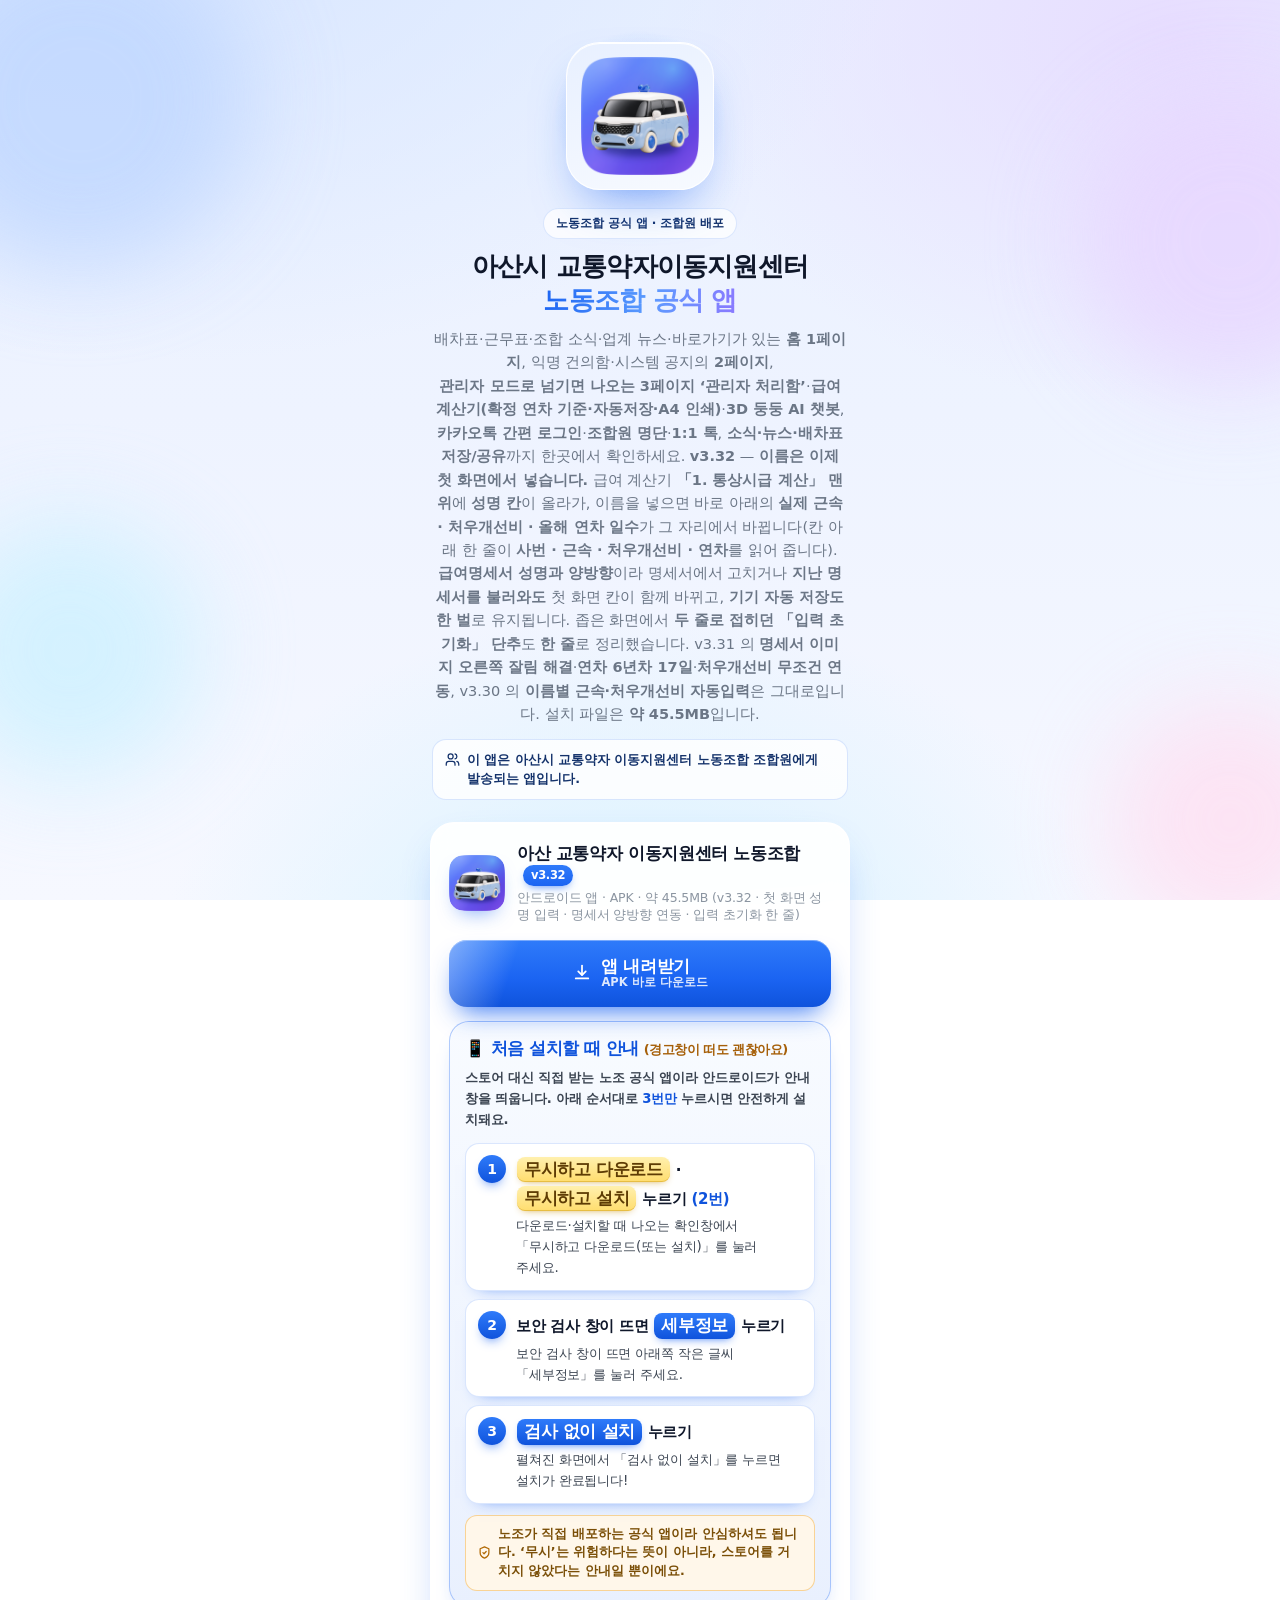
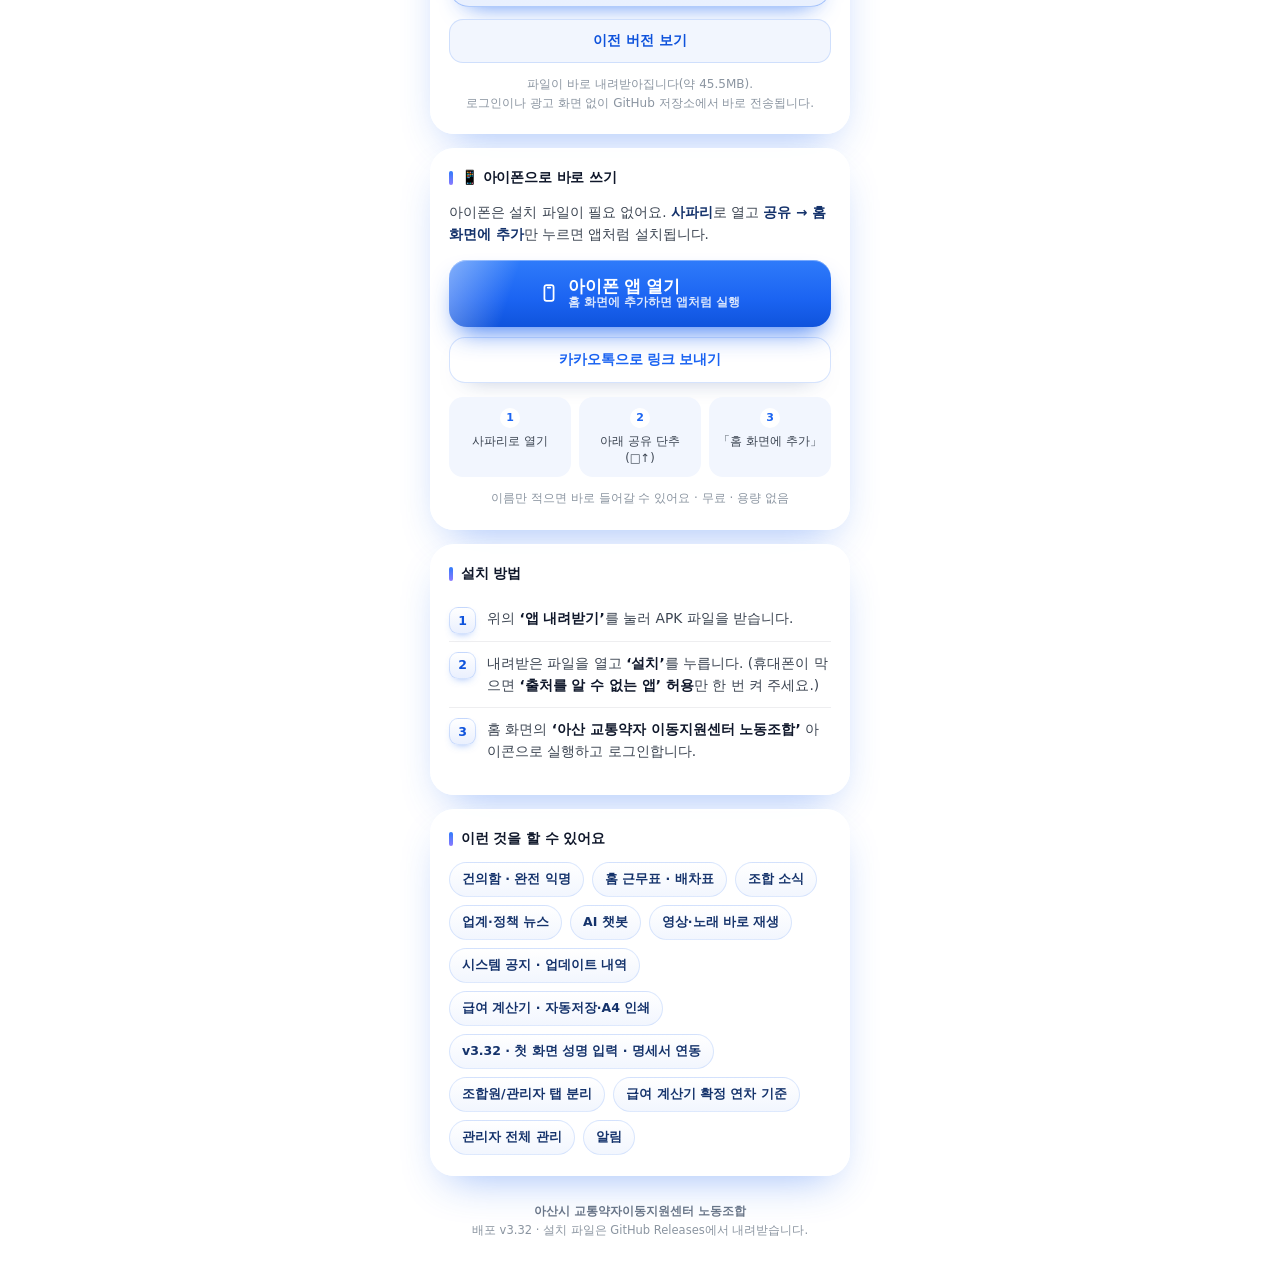
==== commit 556c6f1d: "v3.32 배포: 다운로드 페이지를 v3.32(첫 화면 성명 입력 · 명세서 양방향 연동 · 입력 초기화 한 줄 · 약 45.5MB)로 갱신" ====
--- a/index.html
+++ b/index.html
@@ -4,11 +4,11 @@
 <meta charset="utf-8">
 <meta name="viewport" content="width=device-width, initial-scale=1, viewport-fit=cover">
 <title>아산시 교통약자이동지원센터 노동조합 공식 앱 · 설치 안내</title>
-<meta name="description" content="이 앱은 아산시 교통약자 이동지원센터 노동조합 조합원에게 발송되는 앱입니다. 건의함(완전 익명), 홈 1페이지(한 줄 인사·날씨 칩·배차표·근무표·조합 소식·바로보기·업계 뉴스·바로가기), 2페이지(익명 건의함·시스템 공지), 관리자 모드 3페이지(관리자 처리함·건의 상태 변경), 조합원 모드로 시작하는 홈, 급여 계산기(확정 연차 기준·자동저장·세부시간·A4 한 장 인쇄/PDF 저장·성명→사번·직급 「운전 주임」·연차로 읽는 근속 칸·호봉·근속 경고), 배차표↔근무표 좌우 넘김, 조합 규정·안내(관리자가 직접 수정), 사진 여러 장·카드 갤러리, 3D 둥둥 AI 챗봇, 카카오톡·당근 바로 열기까지, 조합원 명단·1:1 톡·새 톡 알림, 소식·뉴스·배차표 저장과 공유, 카카오톡 간편 로그인, 홈 화면 끝에서 끝까지 옮기는 AI 챗봇 단추, 유리가 살아 움직이는 1:1 톡방, 앱의 모든 소식·기사·규정을 아는 챗봇까지 한곳에서 확인하세요. 바탕이 파랑·분홍·민트 쓰리톤 오로라로 살아나고, 카드 테두리가 빛이 오는 쪽만 밝은 유리 림이 되며, 유리 광택이 세 겹으로 지나갑니다. 급여계산기의 「내 지난 명세서 저장·불러오기」로 그 달 입력값을 내 계정에만 저장하고, 회사가 준 원본 명세서 7건과 함께 불러와 바로 PDF로 저장합니다. 홈과 목록이 슬로우처럼 느려지던 문제를 고쳐 스크롤이 가볍고, 카드 사진은 첫 화면 여덟 장을 미리 풀어 바로 뜹니다. 급여계산기 「입력 초기화」가 동작하고, 1:1 톡 알림이 끊겨도 스스로 다시 붙습니다. v3.26에서는 앱을 켜자마자 홈이 열립니다(저장된 로그인으로 곧바로 복원하고, 서버 확인은 화면이 열린 뒤에 조용히). 관리자는 콘텐츠 관리의 모든 카테고리에서 「▲ 앞으로 · ▼ 뒤로」로 노출 순서를 바꾸고 글 속 사진도 ◀ ▶ 로 순서를 바꿀 수 있으며, 소식 전체 보기 제목이 지금 보는 면을 가리킵니다. v3.25의 소식 순서 바꾸기와 v3.24의 시작 안정화는 그대로이며, 설치 파일은 약 45.5MB입니다. v3.28은 앱을 완전히 꺼 두어도 1:1 톡 알림이 오도록 서버 실시간 푸시(FCM)를 붙였고(누르면 그 톡방이 열리고, 보고 있는 방은 조용합니다), 급여명세서를 「이미지로 저장」으로 A4 서식 그대로 갤러리에 그림으로도 저장·카톡 공유할 수 있습니다. v3.29는 급여명세서 「이미지로 저장」이 늘 실패하던 문제(인쇄 설정에 해상도)를 고쳤습니다. v3.30은 그 이미지가 세로로 길쭉하게 나오고 오른쪽 칸이 잘리던 것을 고쳐 여백 5mm의 네모난 명세서 한 장으로 저장하고, 명세서 성명을 쓰면 비촉탁 30명의 실제 근속(연차)·처우개선비가 저절로 선택됩니다(호봉은 손으로). v3.31은 이미지의 왼쪽만 커지고 오른쪽 공제 칸이 잘리던 것을 끝까지 고쳐 오른쪽 끝까지 한 장에 담고, 연차 일수를 6년차 17일로 바로잡았으며, 근속을 바꾸면 처우개선비가 무조건 따라오고, 앱을 다시 켜도 업데이트를 확인합니다. v3.27의 로그인 튕김 수정은 그대로입니다. (v3.31)">
+<meta name="description" content="이 앱은 아산시 교통약자 이동지원센터 노동조합 조합원에게 발송되는 앱입니다. 건의함(완전 익명), 홈 1페이지(한 줄 인사·날씨 칩·배차표·근무표·조합 소식·바로보기·업계 뉴스·바로가기), 2페이지(익명 건의함·시스템 공지), 관리자 모드 3페이지(관리자 처리함·건의 상태 변경), 조합원 모드로 시작하는 홈, 급여 계산기(확정 연차 기준·자동저장·세부시간·A4 한 장 인쇄/PDF 저장·성명→사번·직급 「운전 주임」·연차로 읽는 근속 칸·호봉·근속 경고), 배차표↔근무표 좌우 넘김, 조합 규정·안내(관리자가 직접 수정), 사진 여러 장·카드 갤러리, 3D 둥둥 AI 챗봇, 카카오톡·당근 바로 열기까지, 조합원 명단·1:1 톡·새 톡 알림, 소식·뉴스·배차표 저장과 공유, 카카오톡 간편 로그인, 홈 화면 끝에서 끝까지 옮기는 AI 챗봇 단추, 유리가 살아 움직이는 1:1 톡방, 앱의 모든 소식·기사·규정을 아는 챗봇까지 한곳에서 확인하세요. 바탕이 파랑·분홍·민트 쓰리톤 오로라로 살아나고, 카드 테두리가 빛이 오는 쪽만 밝은 유리 림이 되며, 유리 광택이 세 겹으로 지나갑니다. 급여계산기의 「내 지난 명세서 저장·불러오기」로 그 달 입력값을 내 계정에만 저장하고, 회사가 준 원본 명세서 7건과 함께 불러와 바로 PDF로 저장합니다. 홈과 목록이 슬로우처럼 느려지던 문제를 고쳐 스크롤이 가볍고, 카드 사진은 첫 화면 여덟 장을 미리 풀어 바로 뜹니다. 급여계산기 「입력 초기화」가 동작하고, 1:1 톡 알림이 끊겨도 스스로 다시 붙습니다. v3.26에서는 앱을 켜자마자 홈이 열립니다(저장된 로그인으로 곧바로 복원하고, 서버 확인은 화면이 열린 뒤에 조용히). 관리자는 콘텐츠 관리의 모든 카테고리에서 「▲ 앞으로 · ▼ 뒤로」로 노출 순서를 바꾸고 글 속 사진도 ◀ ▶ 로 순서를 바꿀 수 있으며, 소식 전체 보기 제목이 지금 보는 면을 가리킵니다. v3.25의 소식 순서 바꾸기와 v3.24의 시작 안정화는 그대로이며, 설치 파일은 약 45.5MB입니다. v3.28은 앱을 완전히 꺼 두어도 1:1 톡 알림이 오도록 서버 실시간 푸시(FCM)를 붙였고(누르면 그 톡방이 열리고, 보고 있는 방은 조용합니다), 급여명세서를 「이미지로 저장」으로 A4 서식 그대로 갤러리에 그림으로도 저장·카톡 공유할 수 있습니다. v3.29는 급여명세서 「이미지로 저장」이 늘 실패하던 문제(인쇄 설정에 해상도)를 고쳤습니다. v3.30은 그 이미지가 세로로 길쭉하게 나오고 오른쪽 칸이 잘리던 것을 고쳐 여백 5mm의 네모난 명세서 한 장으로 저장하고, 명세서 성명을 쓰면 비촉탁 30명의 실제 근속(연차)·처우개선비가 저절로 선택됩니다(호봉은 손으로). v3.31은 이미지의 왼쪽만 커지고 오른쪽 공제 칸이 잘리던 것을 끝까지 고쳐 오른쪽 끝까지 한 장에 담고, 연차 일수를 6년차 17일로 바로잡았으며, 근속을 바꾸면 처우개선비가 무조건 따라오고, 앱을 다시 켜도 업데이트를 확인합니다. v3.32는 급여 계산기 첫 화면 「1. 통상시급 계산」 맨 위에 성명 칸을 올려 이름을 넣으면 실제 근속·처우개선비·연차 일수가 그 자리에서 바뀌고, 급여명세서 성명과 양방향으로 이어집니다(명세서에서 고치거나 지난 명세서를 불러와도 함께 바뀌고, 기기 자동 저장도 한 벌). 「입력 초기화」 단추는 한 줄로 정리됐습니다. v3.27의 로그인 튕김 수정은 그대로입니다. (v3.32)">
 
 <!-- 카카오톡·메신저 링크 미리보기 -->
 <meta property="og:title" content="아산시 교통약자이동지원센터 노동조합 공식 앱 (조합원 배포)">
-<meta property="og:description" content="이 앱은 아산시 교통약자 이동지원센터 노동조합 조합원에게 발송되는 앱입니다. 건의함(완전 익명), 홈 1페이지(한 줄 인사·날씨 칩·배차표·근무표·조합 소식·바로보기·업계 뉴스·바로가기), 2페이지(익명 건의함·시스템 공지), 관리자 모드 3페이지(관리자 처리함·건의 상태 변경), 조합원 모드로 시작하는 홈, 급여 계산기(확정 연차 기준·자동저장·세부시간·A4 한 장 인쇄/PDF 저장·성명→사번·직급 「운전 주임」·연차로 읽는 근속 칸·호봉·근속 경고), 배차표↔근무표 좌우 넘김, 조합 규정·안내(관리자가 직접 수정), 사진 여러 장·카드 갤러리, 3D 둥둥 AI 챗봇, 카카오톡·당근 바로 열기까지, 조합원 명단·1:1 톡·새 톡 알림, 소식·뉴스·배차표 저장과 공유, 카카오톡 간편 로그인, 홈 화면 끝에서 끝까지 옮기는 AI 챗봇 단추, 유리가 살아 움직이는 1:1 톡방, 앱의 모든 소식·기사·규정을 아는 챗봇까지 한곳에서 확인하세요. 바탕이 파랑·분홍·민트 쓰리톤 오로라로 살아나고, 카드 테두리가 빛이 오는 쪽만 밝은 유리 림이 되며, 유리 광택이 세 겹으로 지나갑니다. 급여계산기의 「내 지난 명세서 저장·불러오기」로 그 달 입력값을 내 계정에만 저장하고, 회사가 준 원본 명세서 7건과 함께 불러와 바로 PDF로 저장합니다. 홈과 목록이 슬로우처럼 느려지던 문제를 고쳐 스크롤이 가볍고, 카드 사진은 첫 화면 여덟 장을 미리 풀어 바로 뜹니다. 급여계산기 「입력 초기화」가 동작하고, 1:1 톡 알림이 끊겨도 스스로 다시 붙습니다. v3.26에서는 앱을 켜자마자 홈이 열립니다(저장된 로그인으로 곧바로 복원하고, 서버 확인은 화면이 열린 뒤에 조용히). 관리자는 콘텐츠 관리의 모든 카테고리에서 「▲ 앞으로 · ▼ 뒤로」로 노출 순서를 바꾸고 글 속 사진도 ◀ ▶ 로 순서를 바꿀 수 있으며, 소식 전체 보기 제목이 지금 보는 면을 가리킵니다. v3.25의 소식 순서 바꾸기와 v3.24의 시작 안정화는 그대로이며, 설치 파일은 약 45.5MB입니다. v3.28은 앱을 완전히 꺼 두어도 1:1 톡 알림이 오도록 서버 실시간 푸시(FCM)를 붙였고(누르면 그 톡방이 열리고, 보고 있는 방은 조용합니다), 급여명세서를 「이미지로 저장」으로 A4 서식 그대로 갤러리에 그림으로도 저장·카톡 공유할 수 있습니다. v3.29는 급여명세서 「이미지로 저장」이 늘 실패하던 문제(인쇄 설정에 해상도)를 고쳤습니다. v3.30은 그 이미지가 세로로 길쭉하게 나오고 오른쪽 칸이 잘리던 것을 고쳐 여백 5mm의 네모난 명세서 한 장으로 저장하고, 명세서 성명을 쓰면 비촉탁 30명의 실제 근속(연차)·처우개선비가 저절로 선택됩니다(호봉은 손으로). v3.31은 이미지의 왼쪽만 커지고 오른쪽 공제 칸이 잘리던 것을 끝까지 고쳐 오른쪽 끝까지 한 장에 담고, 연차 일수를 6년차 17일로 바로잡았으며, 근속을 바꾸면 처우개선비가 무조건 따라오고, 앱을 다시 켜도 업데이트를 확인합니다. v3.27의 로그인 튕김 수정은 그대로입니다. (v3.31)">
+<meta property="og:description" content="이 앱은 아산시 교통약자 이동지원센터 노동조합 조합원에게 발송되는 앱입니다. 건의함(완전 익명), 홈 1페이지(한 줄 인사·날씨 칩·배차표·근무표·조합 소식·바로보기·업계 뉴스·바로가기), 2페이지(익명 건의함·시스템 공지), 관리자 모드 3페이지(관리자 처리함·건의 상태 변경), 조합원 모드로 시작하는 홈, 급여 계산기(확정 연차 기준·자동저장·세부시간·A4 한 장 인쇄/PDF 저장·성명→사번·직급 「운전 주임」·연차로 읽는 근속 칸·호봉·근속 경고), 배차표↔근무표 좌우 넘김, 조합 규정·안내(관리자가 직접 수정), 사진 여러 장·카드 갤러리, 3D 둥둥 AI 챗봇, 카카오톡·당근 바로 열기까지, 조합원 명단·1:1 톡·새 톡 알림, 소식·뉴스·배차표 저장과 공유, 카카오톡 간편 로그인, 홈 화면 끝에서 끝까지 옮기는 AI 챗봇 단추, 유리가 살아 움직이는 1:1 톡방, 앱의 모든 소식·기사·규정을 아는 챗봇까지 한곳에서 확인하세요. 바탕이 파랑·분홍·민트 쓰리톤 오로라로 살아나고, 카드 테두리가 빛이 오는 쪽만 밝은 유리 림이 되며, 유리 광택이 세 겹으로 지나갑니다. 급여계산기의 「내 지난 명세서 저장·불러오기」로 그 달 입력값을 내 계정에만 저장하고, 회사가 준 원본 명세서 7건과 함께 불러와 바로 PDF로 저장합니다. 홈과 목록이 슬로우처럼 느려지던 문제를 고쳐 스크롤이 가볍고, 카드 사진은 첫 화면 여덟 장을 미리 풀어 바로 뜹니다. 급여계산기 「입력 초기화」가 동작하고, 1:1 톡 알림이 끊겨도 스스로 다시 붙습니다. v3.26에서는 앱을 켜자마자 홈이 열립니다(저장된 로그인으로 곧바로 복원하고, 서버 확인은 화면이 열린 뒤에 조용히). 관리자는 콘텐츠 관리의 모든 카테고리에서 「▲ 앞으로 · ▼ 뒤로」로 노출 순서를 바꾸고 글 속 사진도 ◀ ▶ 로 순서를 바꿀 수 있으며, 소식 전체 보기 제목이 지금 보는 면을 가리킵니다. v3.25의 소식 순서 바꾸기와 v3.24의 시작 안정화는 그대로이며, 설치 파일은 약 45.5MB입니다. v3.28은 앱을 완전히 꺼 두어도 1:1 톡 알림이 오도록 서버 실시간 푸시(FCM)를 붙였고(누르면 그 톡방이 열리고, 보고 있는 방은 조용합니다), 급여명세서를 「이미지로 저장」으로 A4 서식 그대로 갤러리에 그림으로도 저장·카톡 공유할 수 있습니다. v3.29는 급여명세서 「이미지로 저장」이 늘 실패하던 문제(인쇄 설정에 해상도)를 고쳤습니다. v3.30은 그 이미지가 세로로 길쭉하게 나오고 오른쪽 칸이 잘리던 것을 고쳐 여백 5mm의 네모난 명세서 한 장으로 저장하고, 명세서 성명을 쓰면 비촉탁 30명의 실제 근속(연차)·처우개선비가 저절로 선택됩니다(호봉은 손으로). v3.31은 이미지의 왼쪽만 커지고 오른쪽 공제 칸이 잘리던 것을 끝까지 고쳐 오른쪽 끝까지 한 장에 담고, 연차 일수를 6년차 17일로 바로잡았으며, 근속을 바꾸면 처우개선비가 무조건 따라오고, 앱을 다시 켜도 업데이트를 확인합니다. v3.32는 급여 계산기 첫 화면 「1. 통상시급 계산」 맨 위에 성명 칸을 올려 이름을 넣으면 실제 근속·처우개선비·연차 일수가 그 자리에서 바뀌고, 급여명세서 성명과 양방향으로 이어집니다(명세서에서 고치거나 지난 명세서를 불러와도 함께 바뀌고, 기기 자동 저장도 한 벌). 「입력 초기화」 단추는 한 줄로 정리됐습니다. v3.27의 로그인 튕김 수정은 그대로입니다. (v3.32)">
 <meta property="og:image" content="https://chlrhkdwns12-boop.github.io/asan-union-download/icon.png">
 <meta property="og:image:width" content="1024">
 <meta property="og:image:height" content="1024">
@@ -18,7 +18,7 @@
 <meta property="og:site_name" content="아산 교통약자 이동지원센터 노동조합">
 <meta name="twitter:card" content="summary">
 <meta name="twitter:title" content="아산시 교통약자이동지원센터 노동조합 공식 앱 (조합원 배포)">
-<meta name="twitter:description" content="이 앱은 아산시 교통약자 이동지원센터 노동조합 조합원에게 발송되는 앱입니다. 건의함(완전 익명), 홈 1페이지(한 줄 인사·날씨 칩·배차표·근무표·조합 소식·바로보기·업계 뉴스·바로가기), 2페이지(익명 건의함·시스템 공지), 관리자 모드 3페이지(관리자 처리함·건의 상태 변경), 조합원 모드로 시작하는 홈, 급여 계산기(확정 연차 기준·자동저장·세부시간·A4 한 장 인쇄/PDF 저장·성명→사번·직급 「운전 주임」·연차로 읽는 근속 칸·호봉·근속 경고), 배차표↔근무표 좌우 넘김, 조합 규정·안내(관리자가 직접 수정), 사진 여러 장·카드 갤러리, 3D 둥둥 AI 챗봇, 카카오톡·당근 바로 열기까지, 조합원 명단·1:1 톡·새 톡 알림, 소식·뉴스·배차표 저장과 공유, 카카오톡 간편 로그인, 홈 화면 끝에서 끝까지 옮기는 AI 챗봇 단추, 유리가 살아 움직이는 1:1 톡방, 앱의 모든 소식·기사·규정을 아는 챗봇까지 한곳에서 확인하세요. 바탕이 파랑·분홍·민트 쓰리톤 오로라로 살아나고, 카드 테두리가 빛이 오는 쪽만 밝은 유리 림이 되며, 유리 광택이 세 겹으로 지나갑니다. 급여계산기의 「내 지난 명세서 저장·불러오기」로 그 달 입력값을 내 계정에만 저장하고, 회사가 준 원본 명세서 7건과 함께 불러와 바로 PDF로 저장합니다. 홈과 목록이 슬로우처럼 느려지던 문제를 고쳐 스크롤이 가볍고, 카드 사진은 첫 화면 여덟 장을 미리 풀어 바로 뜹니다. 급여계산기 「입력 초기화」가 동작하고, 1:1 톡 알림이 끊겨도 스스로 다시 붙습니다. v3.26에서는 앱을 켜자마자 홈이 열립니다(저장된 로그인으로 곧바로 복원하고, 서버 확인은 화면이 열린 뒤에 조용히). 관리자는 콘텐츠 관리의 모든 카테고리에서 「▲ 앞으로 · ▼ 뒤로」로 노출 순서를 바꾸고 글 속 사진도 ◀ ▶ 로 순서를 바꿀 수 있으며, 소식 전체 보기 제목이 지금 보는 면을 가리킵니다. v3.25의 소식 순서 바꾸기와 v3.24의 시작 안정화는 그대로이며, 설치 파일은 약 45.5MB입니다. v3.28은 앱을 완전히 꺼 두어도 1:1 톡 알림이 오도록 서버 실시간 푸시(FCM)를 붙였고(누르면 그 톡방이 열리고, 보고 있는 방은 조용합니다), 급여명세서를 「이미지로 저장」으로 A4 서식 그대로 갤러리에 그림으로도 저장·카톡 공유할 수 있습니다. v3.29는 급여명세서 「이미지로 저장」이 늘 실패하던 문제(인쇄 설정에 해상도)를 고쳤습니다. v3.30은 그 이미지가 세로로 길쭉하게 나오고 오른쪽 칸이 잘리던 것을 고쳐 여백 5mm의 네모난 명세서 한 장으로 저장하고, 명세서 성명을 쓰면 비촉탁 30명의 실제 근속(연차)·처우개선비가 저절로 선택됩니다(호봉은 손으로). v3.31은 이미지의 왼쪽만 커지고 오른쪽 공제 칸이 잘리던 것을 끝까지 고쳐 오른쪽 끝까지 한 장에 담고, 연차 일수를 6년차 17일로 바로잡았으며, 근속을 바꾸면 처우개선비가 무조건 따라오고, 앱을 다시 켜도 업데이트를 확인합니다. v3.27의 로그인 튕김 수정은 그대로입니다. (v3.31)">
+<meta name="twitter:description" content="이 앱은 아산시 교통약자 이동지원센터 노동조합 조합원에게 발송되는 앱입니다. 건의함(완전 익명), 홈 1페이지(한 줄 인사·날씨 칩·배차표·근무표·조합 소식·바로보기·업계 뉴스·바로가기), 2페이지(익명 건의함·시스템 공지), 관리자 모드 3페이지(관리자 처리함·건의 상태 변경), 조합원 모드로 시작하는 홈, 급여 계산기(확정 연차 기준·자동저장·세부시간·A4 한 장 인쇄/PDF 저장·성명→사번·직급 「운전 주임」·연차로 읽는 근속 칸·호봉·근속 경고), 배차표↔근무표 좌우 넘김, 조합 규정·안내(관리자가 직접 수정), 사진 여러 장·카드 갤러리, 3D 둥둥 AI 챗봇, 카카오톡·당근 바로 열기까지, 조합원 명단·1:1 톡·새 톡 알림, 소식·뉴스·배차표 저장과 공유, 카카오톡 간편 로그인, 홈 화면 끝에서 끝까지 옮기는 AI 챗봇 단추, 유리가 살아 움직이는 1:1 톡방, 앱의 모든 소식·기사·규정을 아는 챗봇까지 한곳에서 확인하세요. 바탕이 파랑·분홍·민트 쓰리톤 오로라로 살아나고, 카드 테두리가 빛이 오는 쪽만 밝은 유리 림이 되며, 유리 광택이 세 겹으로 지나갑니다. 급여계산기의 「내 지난 명세서 저장·불러오기」로 그 달 입력값을 내 계정에만 저장하고, 회사가 준 원본 명세서 7건과 함께 불러와 바로 PDF로 저장합니다. 홈과 목록이 슬로우처럼 느려지던 문제를 고쳐 스크롤이 가볍고, 카드 사진은 첫 화면 여덟 장을 미리 풀어 바로 뜹니다. 급여계산기 「입력 초기화」가 동작하고, 1:1 톡 알림이 끊겨도 스스로 다시 붙습니다. v3.26에서는 앱을 켜자마자 홈이 열립니다(저장된 로그인으로 곧바로 복원하고, 서버 확인은 화면이 열린 뒤에 조용히). 관리자는 콘텐츠 관리의 모든 카테고리에서 「▲ 앞으로 · ▼ 뒤로」로 노출 순서를 바꾸고 글 속 사진도 ◀ ▶ 로 순서를 바꿀 수 있으며, 소식 전체 보기 제목이 지금 보는 면을 가리킵니다. v3.25의 소식 순서 바꾸기와 v3.24의 시작 안정화는 그대로이며, 설치 파일은 약 45.5MB입니다. v3.28은 앱을 완전히 꺼 두어도 1:1 톡 알림이 오도록 서버 실시간 푸시(FCM)를 붙였고(누르면 그 톡방이 열리고, 보고 있는 방은 조용합니다), 급여명세서를 「이미지로 저장」으로 A4 서식 그대로 갤러리에 그림으로도 저장·카톡 공유할 수 있습니다. v3.29는 급여명세서 「이미지로 저장」이 늘 실패하던 문제(인쇄 설정에 해상도)를 고쳤습니다. v3.30은 그 이미지가 세로로 길쭉하게 나오고 오른쪽 칸이 잘리던 것을 고쳐 여백 5mm의 네모난 명세서 한 장으로 저장하고, 명세서 성명을 쓰면 비촉탁 30명의 실제 근속(연차)·처우개선비가 저절로 선택됩니다(호봉은 손으로). v3.31은 이미지의 왼쪽만 커지고 오른쪽 공제 칸이 잘리던 것을 끝까지 고쳐 오른쪽 끝까지 한 장에 담고, 연차 일수를 6년차 17일로 바로잡았으며, 근속을 바꾸면 처우개선비가 무조건 따라오고, 앱을 다시 켜도 업데이트를 확인합니다. v3.32는 급여 계산기 첫 화면 「1. 통상시급 계산」 맨 위에 성명 칸을 올려 이름을 넣으면 실제 근속·처우개선비·연차 일수가 그 자리에서 바뀌고, 급여명세서 성명과 양방향으로 이어집니다(명세서에서 고치거나 지난 명세서를 불러와도 함께 바뀌고, 기기 자동 저장도 한 벌). 「입력 초기화」 단추는 한 줄로 정리됐습니다. v3.27의 로그인 튕김 수정은 그대로입니다. (v3.32)">
 <meta name="twitter:image" content="https://chlrhkdwns12-boop.github.io/asan-union-download/icon.png">
 
 <link rel="icon" type="image/png" href="icon.png">
@@ -341,7 +341,7 @@
     <div class="icon-shell"><img src="icon.png" alt="아산 교통약자 이동지원센터 노동조합 앱 아이콘"></div>
     <p class="eyebrow">노동조합 공식 앱 · 조합원 배포</p>
     <h1>아산시 교통약자이동지원센터<br><span class="accent">노동조합 공식 앱</span></h1>
-    <p class="lede">배차표·근무표·조합 소식·업계 뉴스·바로가기가 있는 <b>홈 1페이지</b>, 익명 건의함·시스템 공지의 <b>2페이지</b>,<br><b>관리자 모드로 넘기면 나오는 3페이지 ‘관리자 처리함’</b>·<b>급여 계산기(확정 연차 기준·자동저장·A4 인쇄)</b>·<b>3D 둥둥 AI 챗봇</b>, <b>카카오톡 간편 로그인</b>·<b>조합원 명단</b>·<b>1:1 톡</b>, <b>소식·뉴스·배차표 저장/공유</b>까지 한곳에서 확인하세요. <b>v3.31</b> — <b>급여명세서 「이미지로 저장」의 오른쪽 잘림을 끝까지 고쳤습니다.</b> 왼쪽만 두 배로 커지고 <b>오른쪽 공제 칸이 잘리던</b> 문제로, 이제 성명·사번부터 <b>공제 칸·시간외표 오른쪽 끝까지</b> 잘림 없이 <b>여백 5mm 의 네모난 명세서 한 장</b>으로 저장됩니다. <b>연차 일수</b>는 1년씩 밀려 있던 계산을 바로잡아 <b>6년차 17일</b>로 나오고(4년차 16 · 8년차 18 … 최대 25일), 근속을 바꾸면 <b>처우개선비가 무조건 따라옵니다</b>(1~3년차 5만 · 4~5년차 7만 · 6년차부터 10만, 촉탁은 계약 금액 그대로). 앱을 <b>다시 켤 때도 새 버전을 확인</b>합니다. v3.30 의 <b>이름별 근속·처우개선비 자동입력</b>, v3.29 의 이미지 저장 긴급수정, v3.28 의 <b>1:1 톡 실시간 알림</b>은 그대로입니다. 설치 파일은 <b>약 45.5MB</b>입니다.</p>
+    <p class="lede">배차표·근무표·조합 소식·업계 뉴스·바로가기가 있는 <b>홈 1페이지</b>, 익명 건의함·시스템 공지의 <b>2페이지</b>,<br><b>관리자 모드로 넘기면 나오는 3페이지 ‘관리자 처리함’</b>·<b>급여 계산기(확정 연차 기준·자동저장·A4 인쇄)</b>·<b>3D 둥둥 AI 챗봇</b>, <b>카카오톡 간편 로그인</b>·<b>조합원 명단</b>·<b>1:1 톡</b>, <b>소식·뉴스·배차표 저장/공유</b>까지 한곳에서 확인하세요. <b>v3.32</b> — <b>이름은 이제 첫 화면에서 넣습니다.</b> 급여 계산기 <b>「1. 통상시급 계산」 맨 위</b>에 <b>성명 칸</b>이 올라가, 이름을 넣으면 바로 아래의 <b>실제 근속 · 처우개선비 · 올해 연차 일수</b>가 그 자리에서 바뀝니다(칸 아래 한 줄이 <b>사번 · 근속 · 처우개선비 · 연차</b>를 읽어 줍니다). <b>급여명세서 성명과 양방향</b>이라 명세서에서 고치거나 <b>지난 명세서를 불러와도</b> 첫 화면 칸이 함께 바뀌고, <b>기기 자동 저장도 한 벌</b>로 유지됩니다. 좁은 화면에서 <b>두 줄로 접히던 「입력 초기화」 단추</b>도 <b>한 줄</b>로 정리했습니다. v3.31 의 <b>명세서 이미지 오른쪽 잘림 해결</b>·<b>연차 6년차 17일</b>·<b>처우개선비 무조건 연동</b>, v3.30 의 <b>이름별 근속·처우개선비 자동입력</b>은 그대로입니다. 설치 파일은 <b>약 45.5MB</b>입니다.</p>
     <p class="audience">
       <svg viewBox="0 0 24 24" fill="none" stroke="currentColor" stroke-width="2" stroke-linecap="round" stroke-linejoin="round" aria-hidden="true">
         <path d="M16 21v-2a4 4 0 0 0-4-4H6a4 4 0 0 0-4 4v2"/><circle cx="9" cy="7" r="4"/><path d="M22 21v-2a4 4 0 0 0-3-3.87"/><path d="M16 3.13a4 4 0 0 1 0 7.75"/>
@@ -354,12 +354,12 @@
     <div class="spec">
       <img class="mini" src="icon.png" alt="">
       <div class="meta">
-        <div class="name">아산 교통약자 이동지원센터 노동조합 <span class="version">v3.31</span></div>
-        <div class="sub">안드로이드 앱 · APK · 약 45.5MB (v3.31 · 명세서 이미지 오른쪽 잘림 해결 · 연차 6년차 17일 · 처우개선비 연동)</div>
+        <div class="name">아산 교통약자 이동지원센터 노동조합 <span class="version">v3.32</span></div>
+        <div class="sub">안드로이드 앱 · APK · 약 45.5MB (v3.32 · 첫 화면 성명 입력 · 명세서 양방향 연동 · 입력 초기화 한 줄)</div>
       </div>
     </div>
 
-    <a class="cta" id="apkCta" href="https://github.com/chlrhkdwns12-boop/asan-union-download/releases/download/v3.31/asan-union-box-v3.31.apk" rel="noopener" aria-haspopup="dialog" aria-controls="installGuideModal">
+    <a class="cta" id="apkCta" href="https://github.com/chlrhkdwns12-boop/asan-union-download/releases/download/v3.32/asan-union-box-v3.32.apk" rel="noopener" aria-haspopup="dialog" aria-controls="installGuideModal">
       <svg viewBox="0 0 24 24" fill="none" stroke="currentColor" stroke-width="2.1" stroke-linecap="round" stroke-linejoin="round" aria-hidden="true">
         <path d="M12 3v11"/><path d="m7.5 10 4.5 4.5L16.5 10"/><path d="M4.5 18.5h15"/>
       </svg>
@@ -443,7 +443,7 @@
       <span class="chip">영상·노래 바로 재생</span>
       <span class="chip">시스템 공지 · 업데이트 내역</span>
       <span class="chip">급여 계산기 · 자동저장·A4 인쇄</span>
-      <span class="chip">v3.31 · 명세서 이미지 오른쪽 잘림 해결</span>
+      <span class="chip">v3.32 · 첫 화면 성명 입력 · 명세서 연동</span>
       <span class="chip">조합원/관리자 탭 분리</span>
       <span class="chip">급여 계산기 확정 연차 기준</span>
       <span class="chip">관리자 전체 관리</span>
@@ -453,7 +453,7 @@
 
   <footer>
     <b>아산시 교통약자이동지원센터 노동조합</b><br>
-    배포 v3.31 · 설치 파일은 GitHub Releases에서 내려받습니다.
+    배포 v3.32 · 설치 파일은 GitHub Releases에서 내려받습니다.
   </footer>
 </main>
 
@@ -486,7 +486,7 @@
       </li>
     </ol>
     <div class="mg-actions">
-      <a class="mg-go" id="mgDownload" href="https://github.com/chlrhkdwns12-boop/asan-union-download/releases/download/v3.31/asan-union-box-v3.31.apk" rel="noopener">
+      <a class="mg-go" id="mgDownload" href="https://github.com/chlrhkdwns12-boop/asan-union-download/releases/download/v3.32/asan-union-box-v3.32.apk" rel="noopener">
         <svg viewBox="0 0 24 24" fill="none" stroke="currentColor" stroke-width="2.1" stroke-linecap="round" stroke-linejoin="round" aria-hidden="true">
           <path d="M12 3v11"/><path d="m7.5 10 4.5 4.5L16.5 10"/><path d="M4.5 18.5h15"/>
         </svg>
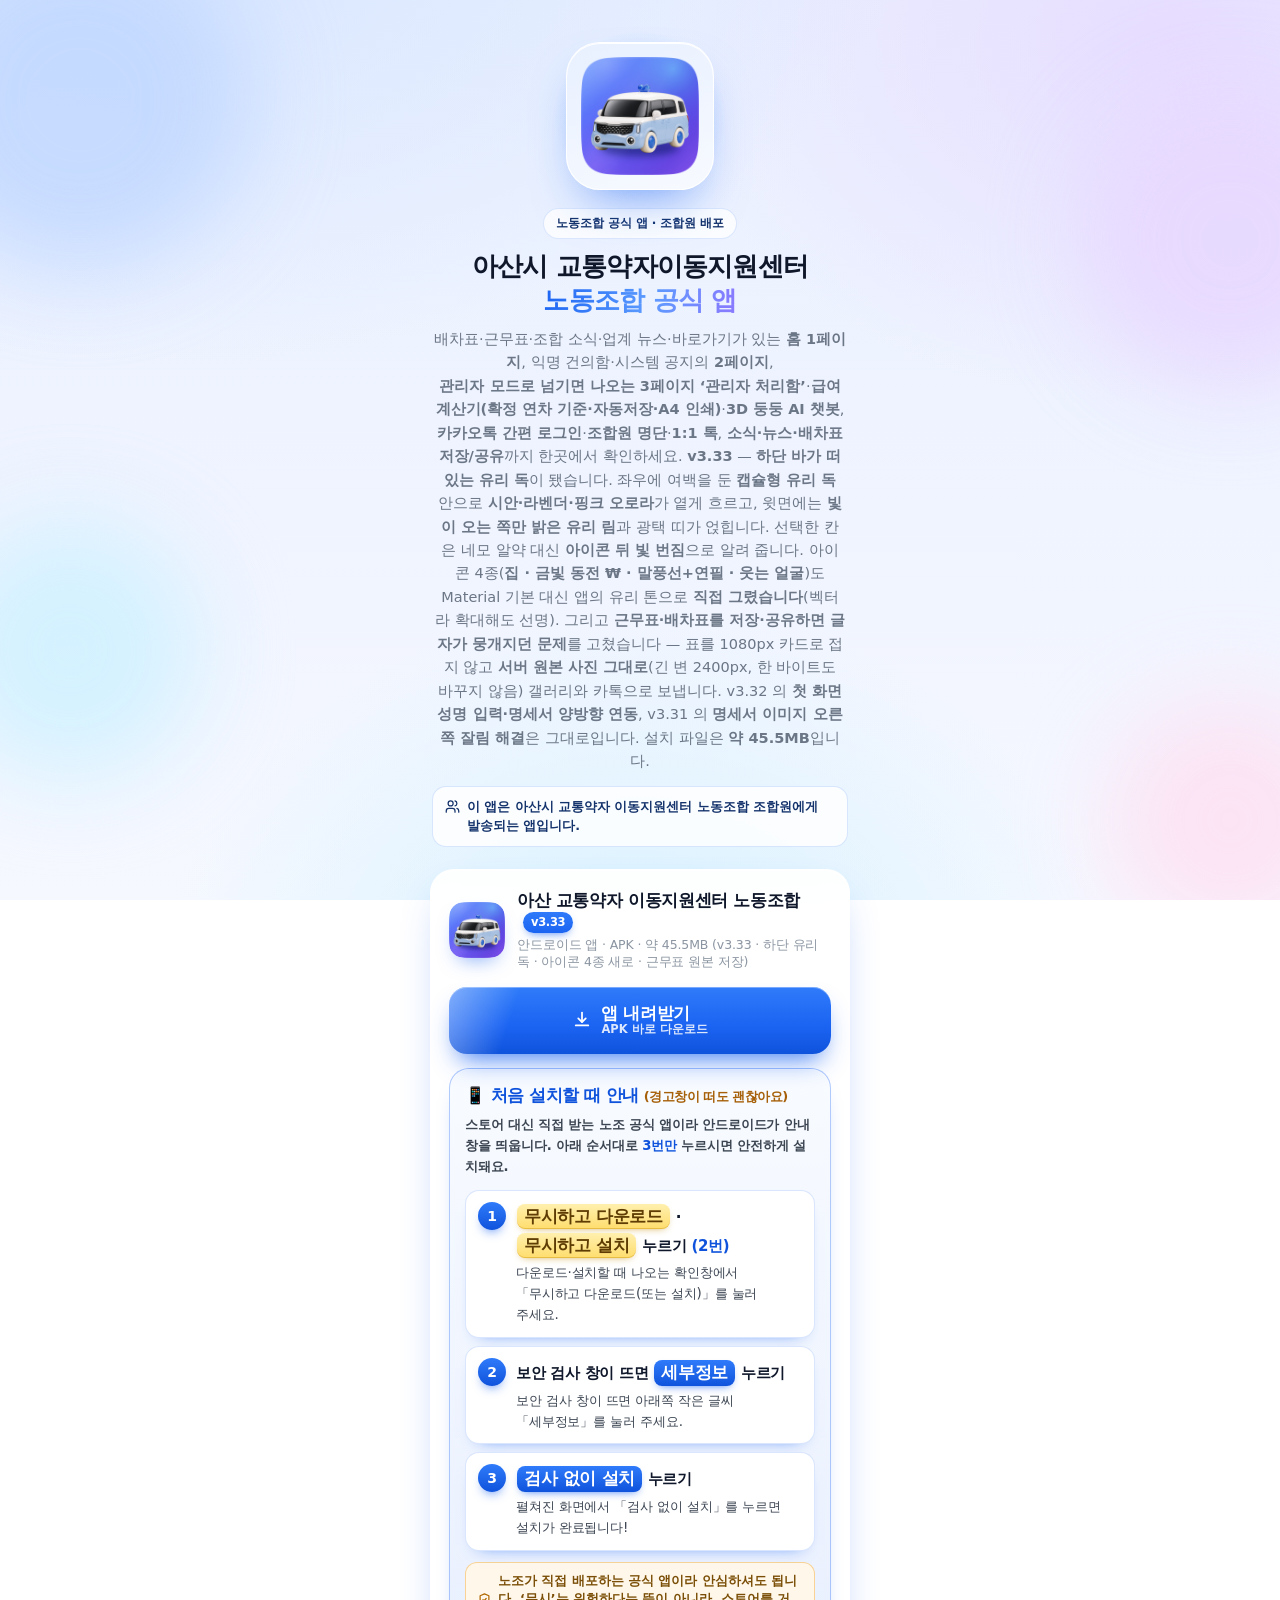
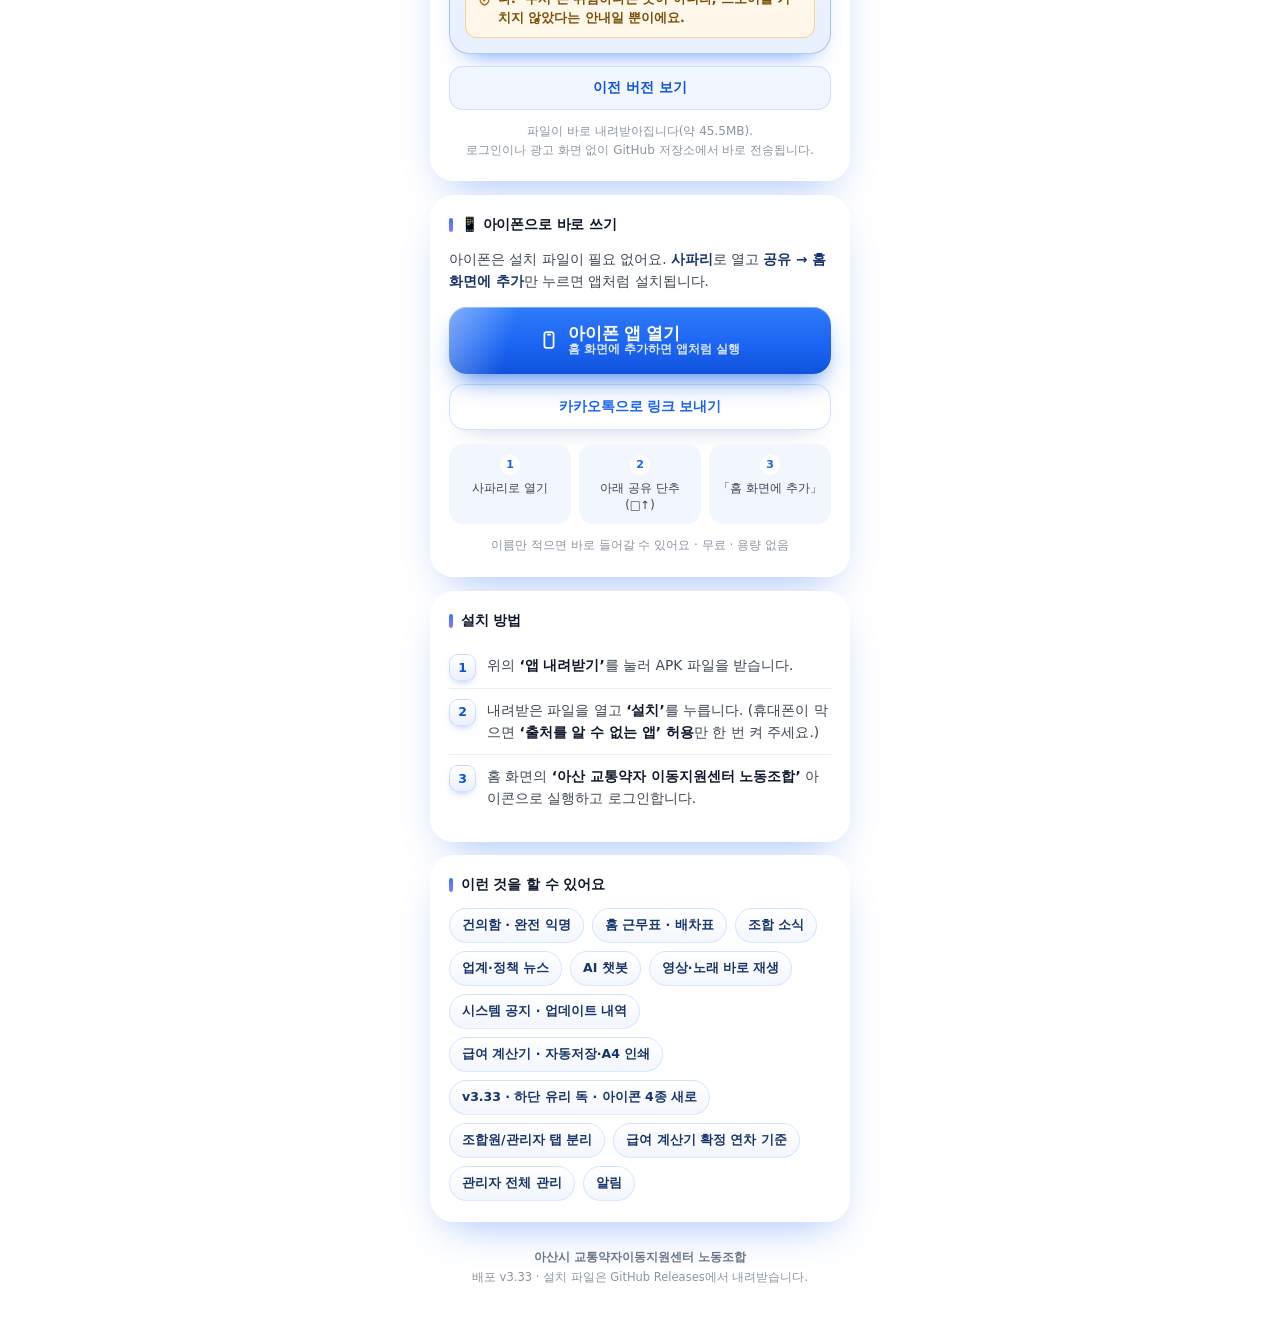
==== commit fc13f2c0: "v3.33 배포: 다운로드 페이지를 v3.33(하단 유리 독 · 아이콘 4종 새로 · 근무표·배차표 원본 그대로 저장 · 약 45.5MB)로 갱신" ====
--- a/index.html
+++ b/index.html
@@ -4,11 +4,11 @@
 <meta charset="utf-8">
 <meta name="viewport" content="width=device-width, initial-scale=1, viewport-fit=cover">
 <title>아산시 교통약자이동지원센터 노동조합 공식 앱 · 설치 안내</title>
-<meta name="description" content="이 앱은 아산시 교통약자 이동지원센터 노동조합 조합원에게 발송되는 앱입니다. 건의함(완전 익명), 홈 1페이지(한 줄 인사·날씨 칩·배차표·근무표·조합 소식·바로보기·업계 뉴스·바로가기), 2페이지(익명 건의함·시스템 공지), 관리자 모드 3페이지(관리자 처리함·건의 상태 변경), 조합원 모드로 시작하는 홈, 급여 계산기(확정 연차 기준·자동저장·세부시간·A4 한 장 인쇄/PDF 저장·성명→사번·직급 「운전 주임」·연차로 읽는 근속 칸·호봉·근속 경고), 배차표↔근무표 좌우 넘김, 조합 규정·안내(관리자가 직접 수정), 사진 여러 장·카드 갤러리, 3D 둥둥 AI 챗봇, 카카오톡·당근 바로 열기까지, 조합원 명단·1:1 톡·새 톡 알림, 소식·뉴스·배차표 저장과 공유, 카카오톡 간편 로그인, 홈 화면 끝에서 끝까지 옮기는 AI 챗봇 단추, 유리가 살아 움직이는 1:1 톡방, 앱의 모든 소식·기사·규정을 아는 챗봇까지 한곳에서 확인하세요. 바탕이 파랑·분홍·민트 쓰리톤 오로라로 살아나고, 카드 테두리가 빛이 오는 쪽만 밝은 유리 림이 되며, 유리 광택이 세 겹으로 지나갑니다. 급여계산기의 「내 지난 명세서 저장·불러오기」로 그 달 입력값을 내 계정에만 저장하고, 회사가 준 원본 명세서 7건과 함께 불러와 바로 PDF로 저장합니다. 홈과 목록이 슬로우처럼 느려지던 문제를 고쳐 스크롤이 가볍고, 카드 사진은 첫 화면 여덟 장을 미리 풀어 바로 뜹니다. 급여계산기 「입력 초기화」가 동작하고, 1:1 톡 알림이 끊겨도 스스로 다시 붙습니다. v3.26에서는 앱을 켜자마자 홈이 열립니다(저장된 로그인으로 곧바로 복원하고, 서버 확인은 화면이 열린 뒤에 조용히). 관리자는 콘텐츠 관리의 모든 카테고리에서 「▲ 앞으로 · ▼ 뒤로」로 노출 순서를 바꾸고 글 속 사진도 ◀ ▶ 로 순서를 바꿀 수 있으며, 소식 전체 보기 제목이 지금 보는 면을 가리킵니다. v3.25의 소식 순서 바꾸기와 v3.24의 시작 안정화는 그대로이며, 설치 파일은 약 45.5MB입니다. v3.28은 앱을 완전히 꺼 두어도 1:1 톡 알림이 오도록 서버 실시간 푸시(FCM)를 붙였고(누르면 그 톡방이 열리고, 보고 있는 방은 조용합니다), 급여명세서를 「이미지로 저장」으로 A4 서식 그대로 갤러리에 그림으로도 저장·카톡 공유할 수 있습니다. v3.29는 급여명세서 「이미지로 저장」이 늘 실패하던 문제(인쇄 설정에 해상도)를 고쳤습니다. v3.30은 그 이미지가 세로로 길쭉하게 나오고 오른쪽 칸이 잘리던 것을 고쳐 여백 5mm의 네모난 명세서 한 장으로 저장하고, 명세서 성명을 쓰면 비촉탁 30명의 실제 근속(연차)·처우개선비가 저절로 선택됩니다(호봉은 손으로). v3.31은 이미지의 왼쪽만 커지고 오른쪽 공제 칸이 잘리던 것을 끝까지 고쳐 오른쪽 끝까지 한 장에 담고, 연차 일수를 6년차 17일로 바로잡았으며, 근속을 바꾸면 처우개선비가 무조건 따라오고, 앱을 다시 켜도 업데이트를 확인합니다. v3.32는 급여 계산기 첫 화면 「1. 통상시급 계산」 맨 위에 성명 칸을 올려 이름을 넣으면 실제 근속·처우개선비·연차 일수가 그 자리에서 바뀌고, 급여명세서 성명과 양방향으로 이어집니다(명세서에서 고치거나 지난 명세서를 불러와도 함께 바뀌고, 기기 자동 저장도 한 벌). 「입력 초기화」 단추는 한 줄로 정리됐습니다. v3.27의 로그인 튕김 수정은 그대로입니다. (v3.32)">
+<meta name="description" content="이 앱은 아산시 교통약자 이동지원센터 노동조합 조합원에게 발송되는 앱입니다. 건의함(완전 익명), 홈 1페이지(한 줄 인사·날씨 칩·배차표·근무표·조합 소식·바로보기·업계 뉴스·바로가기), 2페이지(익명 건의함·시스템 공지), 관리자 모드 3페이지(관리자 처리함·건의 상태 변경), 조합원 모드로 시작하는 홈, 급여 계산기(확정 연차 기준·자동저장·세부시간·A4 한 장 인쇄/PDF 저장·성명→사번·직급 「운전 주임」·연차로 읽는 근속 칸·호봉·근속 경고), 배차표↔근무표 좌우 넘김, 조합 규정·안내(관리자가 직접 수정), 사진 여러 장·카드 갤러리, 3D 둥둥 AI 챗봇, 카카오톡·당근 바로 열기까지, 조합원 명단·1:1 톡·새 톡 알림, 소식·뉴스·배차표 저장과 공유, 카카오톡 간편 로그인, 홈 화면 끝에서 끝까지 옮기는 AI 챗봇 단추, 유리가 살아 움직이는 1:1 톡방, 앱의 모든 소식·기사·규정을 아는 챗봇까지 한곳에서 확인하세요. 바탕이 파랑·분홍·민트 쓰리톤 오로라로 살아나고, 카드 테두리가 빛이 오는 쪽만 밝은 유리 림이 되며, 유리 광택이 세 겹으로 지나갑니다. 급여계산기의 「내 지난 명세서 저장·불러오기」로 그 달 입력값을 내 계정에만 저장하고, 회사가 준 원본 명세서 7건과 함께 불러와 바로 PDF로 저장합니다. 홈과 목록이 슬로우처럼 느려지던 문제를 고쳐 스크롤이 가볍고, 카드 사진은 첫 화면 여덟 장을 미리 풀어 바로 뜹니다. 급여계산기 「입력 초기화」가 동작하고, 1:1 톡 알림이 끊겨도 스스로 다시 붙습니다. v3.26에서는 앱을 켜자마자 홈이 열립니다(저장된 로그인으로 곧바로 복원하고, 서버 확인은 화면이 열린 뒤에 조용히). 관리자는 콘텐츠 관리의 모든 카테고리에서 「▲ 앞으로 · ▼ 뒤로」로 노출 순서를 바꾸고 글 속 사진도 ◀ ▶ 로 순서를 바꿀 수 있으며, 소식 전체 보기 제목이 지금 보는 면을 가리킵니다. v3.25의 소식 순서 바꾸기와 v3.24의 시작 안정화는 그대로이며, 설치 파일은 약 45.5MB입니다. v3.28은 앱을 완전히 꺼 두어도 1:1 톡 알림이 오도록 서버 실시간 푸시(FCM)를 붙였고(누르면 그 톡방이 열리고, 보고 있는 방은 조용합니다), 급여명세서를 「이미지로 저장」으로 A4 서식 그대로 갤러리에 그림으로도 저장·카톡 공유할 수 있습니다. v3.29는 급여명세서 「이미지로 저장」이 늘 실패하던 문제(인쇄 설정에 해상도)를 고쳤습니다. v3.30은 그 이미지가 세로로 길쭉하게 나오고 오른쪽 칸이 잘리던 것을 고쳐 여백 5mm의 네모난 명세서 한 장으로 저장하고, 명세서 성명을 쓰면 비촉탁 30명의 실제 근속(연차)·처우개선비가 저절로 선택됩니다(호봉은 손으로). v3.31은 이미지의 왼쪽만 커지고 오른쪽 공제 칸이 잘리던 것을 끝까지 고쳐 오른쪽 끝까지 한 장에 담고, 연차 일수를 6년차 17일로 바로잡았으며, 근속을 바꾸면 처우개선비가 무조건 따라오고, 앱을 다시 켜도 업데이트를 확인합니다. v3.32는 급여 계산기 첫 화면 「1. 통상시급 계산」 맨 위에 성명 칸을 올려 이름을 넣으면 실제 근속·처우개선비·연차 일수가 그 자리에서 바뀌고, 급여명세서 성명과 양방향으로 이어집니다(명세서에서 고치거나 지난 명세서를 불러와도 함께 바뀌고, 기기 자동 저장도 한 벌). 「입력 초기화」 단추는 한 줄로 정리됐습니다. v3.27의 로그인 튕김 수정은 그대로입니다.  v3.33은 하단 바를 좌우에 여백을 둔 캡슐형 유리 독으로 바꿔 시안·라벤더·핑크 오로라와 빛이 오는 쪽만 밝은 유리 림을 얹고, 선택한 칸은 알약 대신 아이콘 뒤 빛 번짐으로 표시하며, 아이콘 4종(집·금빛 동전·말풍선+연필·웃는 얼굴)을 앱의 유리 톤 벡터로 직접 그렸습니다. 근무표·배차표를 저장·공유할 때 1080px 카드로 접어 글자가 뭉개지던 것을 서버 원본 사진 그대로(긴 변 2400px) 내보냅니다. (v3.33)">
 
 <!-- 카카오톡·메신저 링크 미리보기 -->
 <meta property="og:title" content="아산시 교통약자이동지원센터 노동조합 공식 앱 (조합원 배포)">
-<meta property="og:description" content="이 앱은 아산시 교통약자 이동지원센터 노동조합 조합원에게 발송되는 앱입니다. 건의함(완전 익명), 홈 1페이지(한 줄 인사·날씨 칩·배차표·근무표·조합 소식·바로보기·업계 뉴스·바로가기), 2페이지(익명 건의함·시스템 공지), 관리자 모드 3페이지(관리자 처리함·건의 상태 변경), 조합원 모드로 시작하는 홈, 급여 계산기(확정 연차 기준·자동저장·세부시간·A4 한 장 인쇄/PDF 저장·성명→사번·직급 「운전 주임」·연차로 읽는 근속 칸·호봉·근속 경고), 배차표↔근무표 좌우 넘김, 조합 규정·안내(관리자가 직접 수정), 사진 여러 장·카드 갤러리, 3D 둥둥 AI 챗봇, 카카오톡·당근 바로 열기까지, 조합원 명단·1:1 톡·새 톡 알림, 소식·뉴스·배차표 저장과 공유, 카카오톡 간편 로그인, 홈 화면 끝에서 끝까지 옮기는 AI 챗봇 단추, 유리가 살아 움직이는 1:1 톡방, 앱의 모든 소식·기사·규정을 아는 챗봇까지 한곳에서 확인하세요. 바탕이 파랑·분홍·민트 쓰리톤 오로라로 살아나고, 카드 테두리가 빛이 오는 쪽만 밝은 유리 림이 되며, 유리 광택이 세 겹으로 지나갑니다. 급여계산기의 「내 지난 명세서 저장·불러오기」로 그 달 입력값을 내 계정에만 저장하고, 회사가 준 원본 명세서 7건과 함께 불러와 바로 PDF로 저장합니다. 홈과 목록이 슬로우처럼 느려지던 문제를 고쳐 스크롤이 가볍고, 카드 사진은 첫 화면 여덟 장을 미리 풀어 바로 뜹니다. 급여계산기 「입력 초기화」가 동작하고, 1:1 톡 알림이 끊겨도 스스로 다시 붙습니다. v3.26에서는 앱을 켜자마자 홈이 열립니다(저장된 로그인으로 곧바로 복원하고, 서버 확인은 화면이 열린 뒤에 조용히). 관리자는 콘텐츠 관리의 모든 카테고리에서 「▲ 앞으로 · ▼ 뒤로」로 노출 순서를 바꾸고 글 속 사진도 ◀ ▶ 로 순서를 바꿀 수 있으며, 소식 전체 보기 제목이 지금 보는 면을 가리킵니다. v3.25의 소식 순서 바꾸기와 v3.24의 시작 안정화는 그대로이며, 설치 파일은 약 45.5MB입니다. v3.28은 앱을 완전히 꺼 두어도 1:1 톡 알림이 오도록 서버 실시간 푸시(FCM)를 붙였고(누르면 그 톡방이 열리고, 보고 있는 방은 조용합니다), 급여명세서를 「이미지로 저장」으로 A4 서식 그대로 갤러리에 그림으로도 저장·카톡 공유할 수 있습니다. v3.29는 급여명세서 「이미지로 저장」이 늘 실패하던 문제(인쇄 설정에 해상도)를 고쳤습니다. v3.30은 그 이미지가 세로로 길쭉하게 나오고 오른쪽 칸이 잘리던 것을 고쳐 여백 5mm의 네모난 명세서 한 장으로 저장하고, 명세서 성명을 쓰면 비촉탁 30명의 실제 근속(연차)·처우개선비가 저절로 선택됩니다(호봉은 손으로). v3.31은 이미지의 왼쪽만 커지고 오른쪽 공제 칸이 잘리던 것을 끝까지 고쳐 오른쪽 끝까지 한 장에 담고, 연차 일수를 6년차 17일로 바로잡았으며, 근속을 바꾸면 처우개선비가 무조건 따라오고, 앱을 다시 켜도 업데이트를 확인합니다. v3.32는 급여 계산기 첫 화면 「1. 통상시급 계산」 맨 위에 성명 칸을 올려 이름을 넣으면 실제 근속·처우개선비·연차 일수가 그 자리에서 바뀌고, 급여명세서 성명과 양방향으로 이어집니다(명세서에서 고치거나 지난 명세서를 불러와도 함께 바뀌고, 기기 자동 저장도 한 벌). 「입력 초기화」 단추는 한 줄로 정리됐습니다. v3.27의 로그인 튕김 수정은 그대로입니다. (v3.32)">
+<meta property="og:description" content="이 앱은 아산시 교통약자 이동지원센터 노동조합 조합원에게 발송되는 앱입니다. 건의함(완전 익명), 홈 1페이지(한 줄 인사·날씨 칩·배차표·근무표·조합 소식·바로보기·업계 뉴스·바로가기), 2페이지(익명 건의함·시스템 공지), 관리자 모드 3페이지(관리자 처리함·건의 상태 변경), 조합원 모드로 시작하는 홈, 급여 계산기(확정 연차 기준·자동저장·세부시간·A4 한 장 인쇄/PDF 저장·성명→사번·직급 「운전 주임」·연차로 읽는 근속 칸·호봉·근속 경고), 배차표↔근무표 좌우 넘김, 조합 규정·안내(관리자가 직접 수정), 사진 여러 장·카드 갤러리, 3D 둥둥 AI 챗봇, 카카오톡·당근 바로 열기까지, 조합원 명단·1:1 톡·새 톡 알림, 소식·뉴스·배차표 저장과 공유, 카카오톡 간편 로그인, 홈 화면 끝에서 끝까지 옮기는 AI 챗봇 단추, 유리가 살아 움직이는 1:1 톡방, 앱의 모든 소식·기사·규정을 아는 챗봇까지 한곳에서 확인하세요. 바탕이 파랑·분홍·민트 쓰리톤 오로라로 살아나고, 카드 테두리가 빛이 오는 쪽만 밝은 유리 림이 되며, 유리 광택이 세 겹으로 지나갑니다. 급여계산기의 「내 지난 명세서 저장·불러오기」로 그 달 입력값을 내 계정에만 저장하고, 회사가 준 원본 명세서 7건과 함께 불러와 바로 PDF로 저장합니다. 홈과 목록이 슬로우처럼 느려지던 문제를 고쳐 스크롤이 가볍고, 카드 사진은 첫 화면 여덟 장을 미리 풀어 바로 뜹니다. 급여계산기 「입력 초기화」가 동작하고, 1:1 톡 알림이 끊겨도 스스로 다시 붙습니다. v3.26에서는 앱을 켜자마자 홈이 열립니다(저장된 로그인으로 곧바로 복원하고, 서버 확인은 화면이 열린 뒤에 조용히). 관리자는 콘텐츠 관리의 모든 카테고리에서 「▲ 앞으로 · ▼ 뒤로」로 노출 순서를 바꾸고 글 속 사진도 ◀ ▶ 로 순서를 바꿀 수 있으며, 소식 전체 보기 제목이 지금 보는 면을 가리킵니다. v3.25의 소식 순서 바꾸기와 v3.24의 시작 안정화는 그대로이며, 설치 파일은 약 45.5MB입니다. v3.28은 앱을 완전히 꺼 두어도 1:1 톡 알림이 오도록 서버 실시간 푸시(FCM)를 붙였고(누르면 그 톡방이 열리고, 보고 있는 방은 조용합니다), 급여명세서를 「이미지로 저장」으로 A4 서식 그대로 갤러리에 그림으로도 저장·카톡 공유할 수 있습니다. v3.29는 급여명세서 「이미지로 저장」이 늘 실패하던 문제(인쇄 설정에 해상도)를 고쳤습니다. v3.30은 그 이미지가 세로로 길쭉하게 나오고 오른쪽 칸이 잘리던 것을 고쳐 여백 5mm의 네모난 명세서 한 장으로 저장하고, 명세서 성명을 쓰면 비촉탁 30명의 실제 근속(연차)·처우개선비가 저절로 선택됩니다(호봉은 손으로). v3.31은 이미지의 왼쪽만 커지고 오른쪽 공제 칸이 잘리던 것을 끝까지 고쳐 오른쪽 끝까지 한 장에 담고, 연차 일수를 6년차 17일로 바로잡았으며, 근속을 바꾸면 처우개선비가 무조건 따라오고, 앱을 다시 켜도 업데이트를 확인합니다. v3.32는 급여 계산기 첫 화면 「1. 통상시급 계산」 맨 위에 성명 칸을 올려 이름을 넣으면 실제 근속·처우개선비·연차 일수가 그 자리에서 바뀌고, 급여명세서 성명과 양방향으로 이어집니다(명세서에서 고치거나 지난 명세서를 불러와도 함께 바뀌고, 기기 자동 저장도 한 벌). 「입력 초기화」 단추는 한 줄로 정리됐습니다. v3.27의 로그인 튕김 수정은 그대로입니다.  v3.33은 하단 바를 좌우에 여백을 둔 캡슐형 유리 독으로 바꿔 시안·라벤더·핑크 오로라와 빛이 오는 쪽만 밝은 유리 림을 얹고, 선택한 칸은 알약 대신 아이콘 뒤 빛 번짐으로 표시하며, 아이콘 4종(집·금빛 동전·말풍선+연필·웃는 얼굴)을 앱의 유리 톤 벡터로 직접 그렸습니다. 근무표·배차표를 저장·공유할 때 1080px 카드로 접어 글자가 뭉개지던 것을 서버 원본 사진 그대로(긴 변 2400px) 내보냅니다. (v3.33)">
 <meta property="og:image" content="https://chlrhkdwns12-boop.github.io/asan-union-download/icon.png">
 <meta property="og:image:width" content="1024">
 <meta property="og:image:height" content="1024">
@@ -18,7 +18,7 @@
 <meta property="og:site_name" content="아산 교통약자 이동지원센터 노동조합">
 <meta name="twitter:card" content="summary">
 <meta name="twitter:title" content="아산시 교통약자이동지원센터 노동조합 공식 앱 (조합원 배포)">
-<meta name="twitter:description" content="이 앱은 아산시 교통약자 이동지원센터 노동조합 조합원에게 발송되는 앱입니다. 건의함(완전 익명), 홈 1페이지(한 줄 인사·날씨 칩·배차표·근무표·조합 소식·바로보기·업계 뉴스·바로가기), 2페이지(익명 건의함·시스템 공지), 관리자 모드 3페이지(관리자 처리함·건의 상태 변경), 조합원 모드로 시작하는 홈, 급여 계산기(확정 연차 기준·자동저장·세부시간·A4 한 장 인쇄/PDF 저장·성명→사번·직급 「운전 주임」·연차로 읽는 근속 칸·호봉·근속 경고), 배차표↔근무표 좌우 넘김, 조합 규정·안내(관리자가 직접 수정), 사진 여러 장·카드 갤러리, 3D 둥둥 AI 챗봇, 카카오톡·당근 바로 열기까지, 조합원 명단·1:1 톡·새 톡 알림, 소식·뉴스·배차표 저장과 공유, 카카오톡 간편 로그인, 홈 화면 끝에서 끝까지 옮기는 AI 챗봇 단추, 유리가 살아 움직이는 1:1 톡방, 앱의 모든 소식·기사·규정을 아는 챗봇까지 한곳에서 확인하세요. 바탕이 파랑·분홍·민트 쓰리톤 오로라로 살아나고, 카드 테두리가 빛이 오는 쪽만 밝은 유리 림이 되며, 유리 광택이 세 겹으로 지나갑니다. 급여계산기의 「내 지난 명세서 저장·불러오기」로 그 달 입력값을 내 계정에만 저장하고, 회사가 준 원본 명세서 7건과 함께 불러와 바로 PDF로 저장합니다. 홈과 목록이 슬로우처럼 느려지던 문제를 고쳐 스크롤이 가볍고, 카드 사진은 첫 화면 여덟 장을 미리 풀어 바로 뜹니다. 급여계산기 「입력 초기화」가 동작하고, 1:1 톡 알림이 끊겨도 스스로 다시 붙습니다. v3.26에서는 앱을 켜자마자 홈이 열립니다(저장된 로그인으로 곧바로 복원하고, 서버 확인은 화면이 열린 뒤에 조용히). 관리자는 콘텐츠 관리의 모든 카테고리에서 「▲ 앞으로 · ▼ 뒤로」로 노출 순서를 바꾸고 글 속 사진도 ◀ ▶ 로 순서를 바꿀 수 있으며, 소식 전체 보기 제목이 지금 보는 면을 가리킵니다. v3.25의 소식 순서 바꾸기와 v3.24의 시작 안정화는 그대로이며, 설치 파일은 약 45.5MB입니다. v3.28은 앱을 완전히 꺼 두어도 1:1 톡 알림이 오도록 서버 실시간 푸시(FCM)를 붙였고(누르면 그 톡방이 열리고, 보고 있는 방은 조용합니다), 급여명세서를 「이미지로 저장」으로 A4 서식 그대로 갤러리에 그림으로도 저장·카톡 공유할 수 있습니다. v3.29는 급여명세서 「이미지로 저장」이 늘 실패하던 문제(인쇄 설정에 해상도)를 고쳤습니다. v3.30은 그 이미지가 세로로 길쭉하게 나오고 오른쪽 칸이 잘리던 것을 고쳐 여백 5mm의 네모난 명세서 한 장으로 저장하고, 명세서 성명을 쓰면 비촉탁 30명의 실제 근속(연차)·처우개선비가 저절로 선택됩니다(호봉은 손으로). v3.31은 이미지의 왼쪽만 커지고 오른쪽 공제 칸이 잘리던 것을 끝까지 고쳐 오른쪽 끝까지 한 장에 담고, 연차 일수를 6년차 17일로 바로잡았으며, 근속을 바꾸면 처우개선비가 무조건 따라오고, 앱을 다시 켜도 업데이트를 확인합니다. v3.32는 급여 계산기 첫 화면 「1. 통상시급 계산」 맨 위에 성명 칸을 올려 이름을 넣으면 실제 근속·처우개선비·연차 일수가 그 자리에서 바뀌고, 급여명세서 성명과 양방향으로 이어집니다(명세서에서 고치거나 지난 명세서를 불러와도 함께 바뀌고, 기기 자동 저장도 한 벌). 「입력 초기화」 단추는 한 줄로 정리됐습니다. v3.27의 로그인 튕김 수정은 그대로입니다. (v3.32)">
+<meta name="twitter:description" content="이 앱은 아산시 교통약자 이동지원센터 노동조합 조합원에게 발송되는 앱입니다. 건의함(완전 익명), 홈 1페이지(한 줄 인사·날씨 칩·배차표·근무표·조합 소식·바로보기·업계 뉴스·바로가기), 2페이지(익명 건의함·시스템 공지), 관리자 모드 3페이지(관리자 처리함·건의 상태 변경), 조합원 모드로 시작하는 홈, 급여 계산기(확정 연차 기준·자동저장·세부시간·A4 한 장 인쇄/PDF 저장·성명→사번·직급 「운전 주임」·연차로 읽는 근속 칸·호봉·근속 경고), 배차표↔근무표 좌우 넘김, 조합 규정·안내(관리자가 직접 수정), 사진 여러 장·카드 갤러리, 3D 둥둥 AI 챗봇, 카카오톡·당근 바로 열기까지, 조합원 명단·1:1 톡·새 톡 알림, 소식·뉴스·배차표 저장과 공유, 카카오톡 간편 로그인, 홈 화면 끝에서 끝까지 옮기는 AI 챗봇 단추, 유리가 살아 움직이는 1:1 톡방, 앱의 모든 소식·기사·규정을 아는 챗봇까지 한곳에서 확인하세요. 바탕이 파랑·분홍·민트 쓰리톤 오로라로 살아나고, 카드 테두리가 빛이 오는 쪽만 밝은 유리 림이 되며, 유리 광택이 세 겹으로 지나갑니다. 급여계산기의 「내 지난 명세서 저장·불러오기」로 그 달 입력값을 내 계정에만 저장하고, 회사가 준 원본 명세서 7건과 함께 불러와 바로 PDF로 저장합니다. 홈과 목록이 슬로우처럼 느려지던 문제를 고쳐 스크롤이 가볍고, 카드 사진은 첫 화면 여덟 장을 미리 풀어 바로 뜹니다. 급여계산기 「입력 초기화」가 동작하고, 1:1 톡 알림이 끊겨도 스스로 다시 붙습니다. v3.26에서는 앱을 켜자마자 홈이 열립니다(저장된 로그인으로 곧바로 복원하고, 서버 확인은 화면이 열린 뒤에 조용히). 관리자는 콘텐츠 관리의 모든 카테고리에서 「▲ 앞으로 · ▼ 뒤로」로 노출 순서를 바꾸고 글 속 사진도 ◀ ▶ 로 순서를 바꿀 수 있으며, 소식 전체 보기 제목이 지금 보는 면을 가리킵니다. v3.25의 소식 순서 바꾸기와 v3.24의 시작 안정화는 그대로이며, 설치 파일은 약 45.5MB입니다. v3.28은 앱을 완전히 꺼 두어도 1:1 톡 알림이 오도록 서버 실시간 푸시(FCM)를 붙였고(누르면 그 톡방이 열리고, 보고 있는 방은 조용합니다), 급여명세서를 「이미지로 저장」으로 A4 서식 그대로 갤러리에 그림으로도 저장·카톡 공유할 수 있습니다. v3.29는 급여명세서 「이미지로 저장」이 늘 실패하던 문제(인쇄 설정에 해상도)를 고쳤습니다. v3.30은 그 이미지가 세로로 길쭉하게 나오고 오른쪽 칸이 잘리던 것을 고쳐 여백 5mm의 네모난 명세서 한 장으로 저장하고, 명세서 성명을 쓰면 비촉탁 30명의 실제 근속(연차)·처우개선비가 저절로 선택됩니다(호봉은 손으로). v3.31은 이미지의 왼쪽만 커지고 오른쪽 공제 칸이 잘리던 것을 끝까지 고쳐 오른쪽 끝까지 한 장에 담고, 연차 일수를 6년차 17일로 바로잡았으며, 근속을 바꾸면 처우개선비가 무조건 따라오고, 앱을 다시 켜도 업데이트를 확인합니다. v3.32는 급여 계산기 첫 화면 「1. 통상시급 계산」 맨 위에 성명 칸을 올려 이름을 넣으면 실제 근속·처우개선비·연차 일수가 그 자리에서 바뀌고, 급여명세서 성명과 양방향으로 이어집니다(명세서에서 고치거나 지난 명세서를 불러와도 함께 바뀌고, 기기 자동 저장도 한 벌). 「입력 초기화」 단추는 한 줄로 정리됐습니다. v3.27의 로그인 튕김 수정은 그대로입니다.  v3.33은 하단 바를 좌우에 여백을 둔 캡슐형 유리 독으로 바꿔 시안·라벤더·핑크 오로라와 빛이 오는 쪽만 밝은 유리 림을 얹고, 선택한 칸은 알약 대신 아이콘 뒤 빛 번짐으로 표시하며, 아이콘 4종(집·금빛 동전·말풍선+연필·웃는 얼굴)을 앱의 유리 톤 벡터로 직접 그렸습니다. 근무표·배차표를 저장·공유할 때 1080px 카드로 접어 글자가 뭉개지던 것을 서버 원본 사진 그대로(긴 변 2400px) 내보냅니다. (v3.33)">
 <meta name="twitter:image" content="https://chlrhkdwns12-boop.github.io/asan-union-download/icon.png">
 
 <link rel="icon" type="image/png" href="icon.png">
@@ -341,7 +341,7 @@
     <div class="icon-shell"><img src="icon.png" alt="아산 교통약자 이동지원센터 노동조합 앱 아이콘"></div>
     <p class="eyebrow">노동조합 공식 앱 · 조합원 배포</p>
     <h1>아산시 교통약자이동지원센터<br><span class="accent">노동조합 공식 앱</span></h1>
-    <p class="lede">배차표·근무표·조합 소식·업계 뉴스·바로가기가 있는 <b>홈 1페이지</b>, 익명 건의함·시스템 공지의 <b>2페이지</b>,<br><b>관리자 모드로 넘기면 나오는 3페이지 ‘관리자 처리함’</b>·<b>급여 계산기(확정 연차 기준·자동저장·A4 인쇄)</b>·<b>3D 둥둥 AI 챗봇</b>, <b>카카오톡 간편 로그인</b>·<b>조합원 명단</b>·<b>1:1 톡</b>, <b>소식·뉴스·배차표 저장/공유</b>까지 한곳에서 확인하세요. <b>v3.32</b> — <b>이름은 이제 첫 화면에서 넣습니다.</b> 급여 계산기 <b>「1. 통상시급 계산」 맨 위</b>에 <b>성명 칸</b>이 올라가, 이름을 넣으면 바로 아래의 <b>실제 근속 · 처우개선비 · 올해 연차 일수</b>가 그 자리에서 바뀝니다(칸 아래 한 줄이 <b>사번 · 근속 · 처우개선비 · 연차</b>를 읽어 줍니다). <b>급여명세서 성명과 양방향</b>이라 명세서에서 고치거나 <b>지난 명세서를 불러와도</b> 첫 화면 칸이 함께 바뀌고, <b>기기 자동 저장도 한 벌</b>로 유지됩니다. 좁은 화면에서 <b>두 줄로 접히던 「입력 초기화」 단추</b>도 <b>한 줄</b>로 정리했습니다. v3.31 의 <b>명세서 이미지 오른쪽 잘림 해결</b>·<b>연차 6년차 17일</b>·<b>처우개선비 무조건 연동</b>, v3.30 의 <b>이름별 근속·처우개선비 자동입력</b>은 그대로입니다. 설치 파일은 <b>약 45.5MB</b>입니다.</p>
+    <p class="lede">배차표·근무표·조합 소식·업계 뉴스·바로가기가 있는 <b>홈 1페이지</b>, 익명 건의함·시스템 공지의 <b>2페이지</b>,<br><b>관리자 모드로 넘기면 나오는 3페이지 ‘관리자 처리함’</b>·<b>급여 계산기(확정 연차 기준·자동저장·A4 인쇄)</b>·<b>3D 둥둥 AI 챗봇</b>, <b>카카오톡 간편 로그인</b>·<b>조합원 명단</b>·<b>1:1 톡</b>, <b>소식·뉴스·배차표 저장/공유</b>까지 한곳에서 확인하세요. <b>v3.33</b> — <b>하단 바가 떠 있는 유리 독</b>이 됐습니다. 좌우에 여백을 둔 <b>캡슐형 유리 독</b> 안으로 <b>시안·라벤더·핑크 오로라</b>가 옅게 흐르고, 윗면에는 <b>빛이 오는 쪽만 밝은 유리 림</b>과 광택 띠가 얹힙니다. 선택한 칸은 네모 알약 대신 <b>아이콘 뒤 빛 번짐</b>으로 알려 줍니다. 아이콘 4종(<b>집 · 금빛 동전 ₩ · 말풍선+연필 · 웃는 얼굴</b>)도 Material 기본 대신 앱의 유리 톤으로 <b>직접 그렸습니다</b>(벡터라 확대해도 선명). 그리고 <b>근무표·배차표를 저장·공유하면 글자가 뭉개지던 문제</b>를 고쳤습니다 — 표를 1080px 카드로 접지 않고 <b>서버 원본 사진 그대로</b>(긴 변 2400px, 한 바이트도 바꾸지 않음) 갤러리와 카톡으로 보냅니다. v3.32 의 <b>첫 화면 성명 입력·명세서 양방향 연동</b>, v3.31 의 <b>명세서 이미지 오른쪽 잘림 해결</b>은 그대로입니다. 설치 파일은 <b>약 45.5MB</b>입니다.</p>
     <p class="audience">
       <svg viewBox="0 0 24 24" fill="none" stroke="currentColor" stroke-width="2" stroke-linecap="round" stroke-linejoin="round" aria-hidden="true">
         <path d="M16 21v-2a4 4 0 0 0-4-4H6a4 4 0 0 0-4 4v2"/><circle cx="9" cy="7" r="4"/><path d="M22 21v-2a4 4 0 0 0-3-3.87"/><path d="M16 3.13a4 4 0 0 1 0 7.75"/>
@@ -354,12 +354,12 @@
     <div class="spec">
       <img class="mini" src="icon.png" alt="">
       <div class="meta">
-        <div class="name">아산 교통약자 이동지원센터 노동조합 <span class="version">v3.32</span></div>
-        <div class="sub">안드로이드 앱 · APK · 약 45.5MB (v3.32 · 첫 화면 성명 입력 · 명세서 양방향 연동 · 입력 초기화 한 줄)</div>
+        <div class="name">아산 교통약자 이동지원센터 노동조합 <span class="version">v3.33</span></div>
+        <div class="sub">안드로이드 앱 · APK · 약 45.5MB (v3.33 · 하단 유리 독 · 아이콘 4종 새로 · 근무표 원본 저장)</div>
       </div>
     </div>
 
-    <a class="cta" id="apkCta" href="https://github.com/chlrhkdwns12-boop/asan-union-download/releases/download/v3.32/asan-union-box-v3.32.apk" rel="noopener" aria-haspopup="dialog" aria-controls="installGuideModal">
+    <a class="cta" id="apkCta" href="https://github.com/chlrhkdwns12-boop/asan-union-download/releases/download/v3.33/asan-union-box-v3.33.apk" rel="noopener" aria-haspopup="dialog" aria-controls="installGuideModal">
       <svg viewBox="0 0 24 24" fill="none" stroke="currentColor" stroke-width="2.1" stroke-linecap="round" stroke-linejoin="round" aria-hidden="true">
         <path d="M12 3v11"/><path d="m7.5 10 4.5 4.5L16.5 10"/><path d="M4.5 18.5h15"/>
       </svg>
@@ -443,7 +443,7 @@
       <span class="chip">영상·노래 바로 재생</span>
       <span class="chip">시스템 공지 · 업데이트 내역</span>
       <span class="chip">급여 계산기 · 자동저장·A4 인쇄</span>
-      <span class="chip">v3.32 · 첫 화면 성명 입력 · 명세서 연동</span>
+      <span class="chip">v3.33 · 하단 유리 독 · 아이콘 4종 새로</span>
       <span class="chip">조합원/관리자 탭 분리</span>
       <span class="chip">급여 계산기 확정 연차 기준</span>
       <span class="chip">관리자 전체 관리</span>
@@ -453,7 +453,7 @@
 
   <footer>
     <b>아산시 교통약자이동지원센터 노동조합</b><br>
-    배포 v3.32 · 설치 파일은 GitHub Releases에서 내려받습니다.
+    배포 v3.33 · 설치 파일은 GitHub Releases에서 내려받습니다.
   </footer>
 </main>
 
@@ -486,7 +486,7 @@
       </li>
     </ol>
     <div class="mg-actions">
-      <a class="mg-go" id="mgDownload" href="https://github.com/chlrhkdwns12-boop/asan-union-download/releases/download/v3.32/asan-union-box-v3.32.apk" rel="noopener">
+      <a class="mg-go" id="mgDownload" href="https://github.com/chlrhkdwns12-boop/asan-union-download/releases/download/v3.33/asan-union-box-v3.33.apk" rel="noopener">
         <svg viewBox="0 0 24 24" fill="none" stroke="currentColor" stroke-width="2.1" stroke-linecap="round" stroke-linejoin="round" aria-hidden="true">
           <path d="M12 3v11"/><path d="m7.5 10 4.5 4.5L16.5 10"/><path d="M4.5 18.5h15"/>
         </svg>
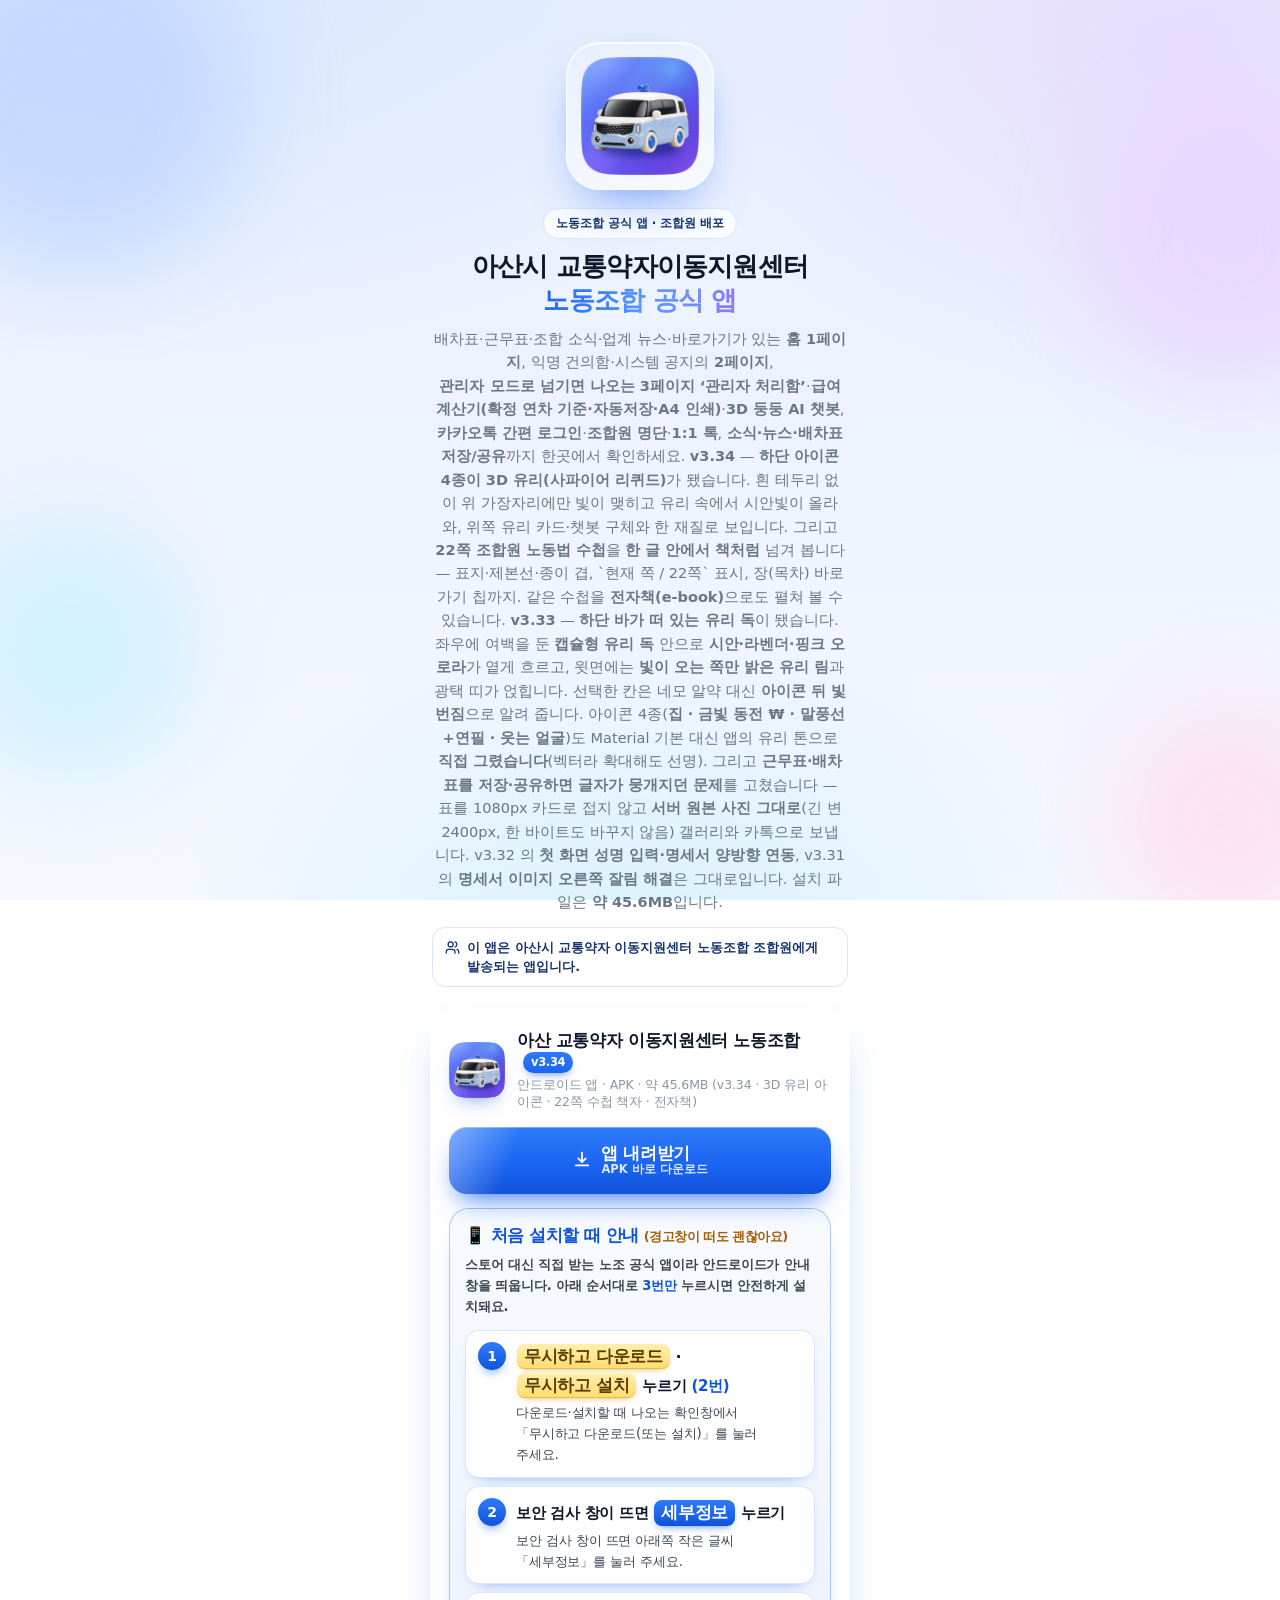
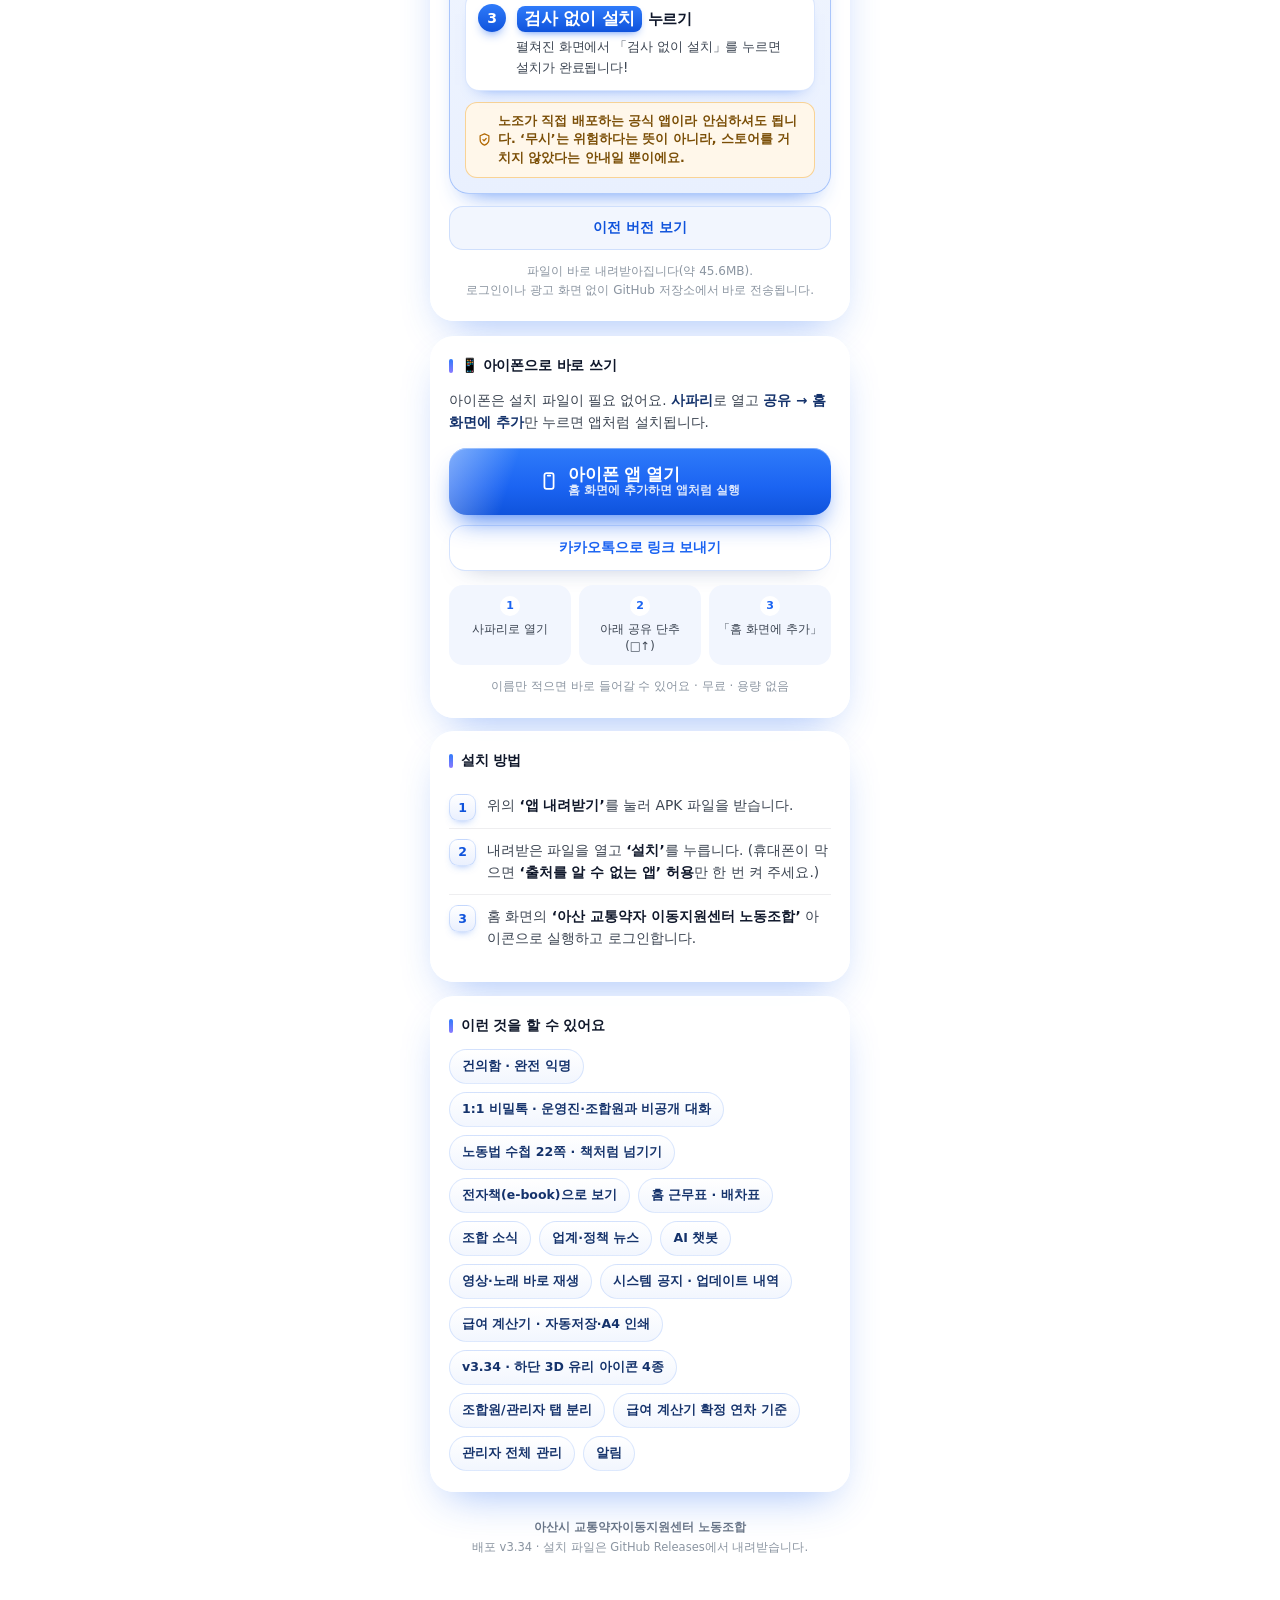
==== commit 0bc4e345: "v3.34 배포: 다운로드 페이지를 v3.34(3D 유리 아이콘 · 22쪽 수첩 책자·전자책 · 1:1 비밀톡 · 약 45.6MB)로 갱신" ====
--- a/index.html
+++ b/index.html
@@ -4,11 +4,11 @@
 <meta charset="utf-8">
 <meta name="viewport" content="width=device-width, initial-scale=1, viewport-fit=cover">
 <title>아산시 교통약자이동지원센터 노동조합 공식 앱 · 설치 안내</title>
-<meta name="description" content="이 앱은 아산시 교통약자 이동지원센터 노동조합 조합원에게 발송되는 앱입니다. 건의함(완전 익명), 홈 1페이지(한 줄 인사·날씨 칩·배차표·근무표·조합 소식·바로보기·업계 뉴스·바로가기), 2페이지(익명 건의함·시스템 공지), 관리자 모드 3페이지(관리자 처리함·건의 상태 변경), 조합원 모드로 시작하는 홈, 급여 계산기(확정 연차 기준·자동저장·세부시간·A4 한 장 인쇄/PDF 저장·성명→사번·직급 「운전 주임」·연차로 읽는 근속 칸·호봉·근속 경고), 배차표↔근무표 좌우 넘김, 조합 규정·안내(관리자가 직접 수정), 사진 여러 장·카드 갤러리, 3D 둥둥 AI 챗봇, 카카오톡·당근 바로 열기까지, 조합원 명단·1:1 톡·새 톡 알림, 소식·뉴스·배차표 저장과 공유, 카카오톡 간편 로그인, 홈 화면 끝에서 끝까지 옮기는 AI 챗봇 단추, 유리가 살아 움직이는 1:1 톡방, 앱의 모든 소식·기사·규정을 아는 챗봇까지 한곳에서 확인하세요. 바탕이 파랑·분홍·민트 쓰리톤 오로라로 살아나고, 카드 테두리가 빛이 오는 쪽만 밝은 유리 림이 되며, 유리 광택이 세 겹으로 지나갑니다. 급여계산기의 「내 지난 명세서 저장·불러오기」로 그 달 입력값을 내 계정에만 저장하고, 회사가 준 원본 명세서 7건과 함께 불러와 바로 PDF로 저장합니다. 홈과 목록이 슬로우처럼 느려지던 문제를 고쳐 스크롤이 가볍고, 카드 사진은 첫 화면 여덟 장을 미리 풀어 바로 뜹니다. 급여계산기 「입력 초기화」가 동작하고, 1:1 톡 알림이 끊겨도 스스로 다시 붙습니다. v3.26에서는 앱을 켜자마자 홈이 열립니다(저장된 로그인으로 곧바로 복원하고, 서버 확인은 화면이 열린 뒤에 조용히). 관리자는 콘텐츠 관리의 모든 카테고리에서 「▲ 앞으로 · ▼ 뒤로」로 노출 순서를 바꾸고 글 속 사진도 ◀ ▶ 로 순서를 바꿀 수 있으며, 소식 전체 보기 제목이 지금 보는 면을 가리킵니다. v3.25의 소식 순서 바꾸기와 v3.24의 시작 안정화는 그대로이며, 설치 파일은 약 45.5MB입니다. v3.28은 앱을 완전히 꺼 두어도 1:1 톡 알림이 오도록 서버 실시간 푸시(FCM)를 붙였고(누르면 그 톡방이 열리고, 보고 있는 방은 조용합니다), 급여명세서를 「이미지로 저장」으로 A4 서식 그대로 갤러리에 그림으로도 저장·카톡 공유할 수 있습니다. v3.29는 급여명세서 「이미지로 저장」이 늘 실패하던 문제(인쇄 설정에 해상도)를 고쳤습니다. v3.30은 그 이미지가 세로로 길쭉하게 나오고 오른쪽 칸이 잘리던 것을 고쳐 여백 5mm의 네모난 명세서 한 장으로 저장하고, 명세서 성명을 쓰면 비촉탁 30명의 실제 근속(연차)·처우개선비가 저절로 선택됩니다(호봉은 손으로). v3.31은 이미지의 왼쪽만 커지고 오른쪽 공제 칸이 잘리던 것을 끝까지 고쳐 오른쪽 끝까지 한 장에 담고, 연차 일수를 6년차 17일로 바로잡았으며, 근속을 바꾸면 처우개선비가 무조건 따라오고, 앱을 다시 켜도 업데이트를 확인합니다. v3.32는 급여 계산기 첫 화면 「1. 통상시급 계산」 맨 위에 성명 칸을 올려 이름을 넣으면 실제 근속·처우개선비·연차 일수가 그 자리에서 바뀌고, 급여명세서 성명과 양방향으로 이어집니다(명세서에서 고치거나 지난 명세서를 불러와도 함께 바뀌고, 기기 자동 저장도 한 벌). 「입력 초기화」 단추는 한 줄로 정리됐습니다. v3.27의 로그인 튕김 수정은 그대로입니다.  v3.33은 하단 바를 좌우에 여백을 둔 캡슐형 유리 독으로 바꿔 시안·라벤더·핑크 오로라와 빛이 오는 쪽만 밝은 유리 림을 얹고, 선택한 칸은 알약 대신 아이콘 뒤 빛 번짐으로 표시하며, 아이콘 4종(집·금빛 동전·말풍선+연필·웃는 얼굴)을 앱의 유리 톤 벡터로 직접 그렸습니다. 근무표·배차표를 저장·공유할 때 1080px 카드로 접어 글자가 뭉개지던 것을 서버 원본 사진 그대로(긴 변 2400px) 내보냅니다. (v3.33)">
+<meta name="description" content="이 앱은 아산시 교통약자 이동지원센터 노동조합 조합원에게 발송되는 앱입니다. 건의함(완전 익명), 홈 1페이지(한 줄 인사·날씨 칩·배차표·근무표·조합 소식·바로보기·업계 뉴스·바로가기), 2페이지(익명 건의함·시스템 공지), 관리자 모드 3페이지(관리자 처리함·건의 상태 변경), 조합원 모드로 시작하는 홈, 급여 계산기(확정 연차 기준·자동저장·세부시간·A4 한 장 인쇄/PDF 저장·성명→사번·직급 「운전 주임」·연차로 읽는 근속 칸·호봉·근속 경고), 배차표↔근무표 좌우 넘김, 조합 규정·안내(관리자가 직접 수정), 사진 여러 장·카드 갤러리, 3D 둥둥 AI 챗봇, 카카오톡·당근 바로 열기까지, 조합원 명단·1:1 톡·새 톡 알림, 소식·뉴스·배차표 저장과 공유, 카카오톡 간편 로그인, 홈 화면 끝에서 끝까지 옮기는 AI 챗봇 단추, 유리가 살아 움직이는 1:1 톡방, 앱의 모든 소식·기사·규정을 아는 챗봇까지 한곳에서 확인하세요. 바탕이 파랑·분홍·민트 쓰리톤 오로라로 살아나고, 카드 테두리가 빛이 오는 쪽만 밝은 유리 림이 되며, 유리 광택이 세 겹으로 지나갑니다. 급여계산기의 「내 지난 명세서 저장·불러오기」로 그 달 입력값을 내 계정에만 저장하고, 회사가 준 원본 명세서 7건과 함께 불러와 바로 PDF로 저장합니다. 홈과 목록이 슬로우처럼 느려지던 문제를 고쳐 스크롤이 가볍고, 카드 사진은 첫 화면 여덟 장을 미리 풀어 바로 뜹니다. 급여계산기 「입력 초기화」가 동작하고, 1:1 톡 알림이 끊겨도 스스로 다시 붙습니다. v3.26에서는 앱을 켜자마자 홈이 열립니다(저장된 로그인으로 곧바로 복원하고, 서버 확인은 화면이 열린 뒤에 조용히). 관리자는 콘텐츠 관리의 모든 카테고리에서 「▲ 앞으로 · ▼ 뒤로」로 노출 순서를 바꾸고 글 속 사진도 ◀ ▶ 로 순서를 바꿀 수 있으며, 소식 전체 보기 제목이 지금 보는 면을 가리킵니다. v3.25의 소식 순서 바꾸기와 v3.24의 시작 안정화는 그대로이며, 설치 파일은 약 45.6MB입니다. v3.28은 앱을 완전히 꺼 두어도 1:1 톡 알림이 오도록 서버 실시간 푸시(FCM)를 붙였고(누르면 그 톡방이 열리고, 보고 있는 방은 조용합니다), 급여명세서를 「이미지로 저장」으로 A4 서식 그대로 갤러리에 그림으로도 저장·카톡 공유할 수 있습니다. v3.29는 급여명세서 「이미지로 저장」이 늘 실패하던 문제(인쇄 설정에 해상도)를 고쳤습니다. v3.30은 그 이미지가 세로로 길쭉하게 나오고 오른쪽 칸이 잘리던 것을 고쳐 여백 5mm의 네모난 명세서 한 장으로 저장하고, 명세서 성명을 쓰면 비촉탁 30명의 실제 근속(연차)·처우개선비가 저절로 선택됩니다(호봉은 손으로). v3.31은 이미지의 왼쪽만 커지고 오른쪽 공제 칸이 잘리던 것을 끝까지 고쳐 오른쪽 끝까지 한 장에 담고, 연차 일수를 6년차 17일로 바로잡았으며, 근속을 바꾸면 처우개선비가 무조건 따라오고, 앱을 다시 켜도 업데이트를 확인합니다. v3.32는 급여 계산기 첫 화면 「1. 통상시급 계산」 맨 위에 성명 칸을 올려 이름을 넣으면 실제 근속·처우개선비·연차 일수가 그 자리에서 바뀌고, 급여명세서 성명과 양방향으로 이어집니다(명세서에서 고치거나 지난 명세서를 불러와도 함께 바뀌고, 기기 자동 저장도 한 벌). 「입력 초기화」 단추는 한 줄로 정리됐습니다. v3.27의 로그인 튕김 수정은 그대로입니다.  v3.33은 하단 바를 좌우에 여백을 둔 캡슐형 유리 독으로 바꿔 시안·라벤더·핑크 오로라와 빛이 오는 쪽만 밝은 유리 림을 얹고, 선택한 칸은 알약 대신 아이콘 뒤 빛 번짐으로 표시하며, 아이콘 4종(집·금빛 동전·말풍선+연필·웃는 얼굴)을 앱의 유리 톤 벡터로 직접 그렸습니다. 근무표·배차표를 저장·공유할 때 1080px 카드로 접어 글자가 뭉개지던 것을 서버 원본 사진 그대로(긴 변 2400px) 내보냅니다. v3.34는 하단 독 아이콘 4종을 흰 테두리 없는 3D 유리(사파이어 리퀴드)로 다시 그려 위쪽 유리 카드·챗봇 구체와 한 재질로 보이게 했습니다. (v3.34)">
 
 <!-- 카카오톡·메신저 링크 미리보기 -->
 <meta property="og:title" content="아산시 교통약자이동지원센터 노동조합 공식 앱 (조합원 배포)">
-<meta property="og:description" content="이 앱은 아산시 교통약자 이동지원센터 노동조합 조합원에게 발송되는 앱입니다. 건의함(완전 익명), 홈 1페이지(한 줄 인사·날씨 칩·배차표·근무표·조합 소식·바로보기·업계 뉴스·바로가기), 2페이지(익명 건의함·시스템 공지), 관리자 모드 3페이지(관리자 처리함·건의 상태 변경), 조합원 모드로 시작하는 홈, 급여 계산기(확정 연차 기준·자동저장·세부시간·A4 한 장 인쇄/PDF 저장·성명→사번·직급 「운전 주임」·연차로 읽는 근속 칸·호봉·근속 경고), 배차표↔근무표 좌우 넘김, 조합 규정·안내(관리자가 직접 수정), 사진 여러 장·카드 갤러리, 3D 둥둥 AI 챗봇, 카카오톡·당근 바로 열기까지, 조합원 명단·1:1 톡·새 톡 알림, 소식·뉴스·배차표 저장과 공유, 카카오톡 간편 로그인, 홈 화면 끝에서 끝까지 옮기는 AI 챗봇 단추, 유리가 살아 움직이는 1:1 톡방, 앱의 모든 소식·기사·규정을 아는 챗봇까지 한곳에서 확인하세요. 바탕이 파랑·분홍·민트 쓰리톤 오로라로 살아나고, 카드 테두리가 빛이 오는 쪽만 밝은 유리 림이 되며, 유리 광택이 세 겹으로 지나갑니다. 급여계산기의 「내 지난 명세서 저장·불러오기」로 그 달 입력값을 내 계정에만 저장하고, 회사가 준 원본 명세서 7건과 함께 불러와 바로 PDF로 저장합니다. 홈과 목록이 슬로우처럼 느려지던 문제를 고쳐 스크롤이 가볍고, 카드 사진은 첫 화면 여덟 장을 미리 풀어 바로 뜹니다. 급여계산기 「입력 초기화」가 동작하고, 1:1 톡 알림이 끊겨도 스스로 다시 붙습니다. v3.26에서는 앱을 켜자마자 홈이 열립니다(저장된 로그인으로 곧바로 복원하고, 서버 확인은 화면이 열린 뒤에 조용히). 관리자는 콘텐츠 관리의 모든 카테고리에서 「▲ 앞으로 · ▼ 뒤로」로 노출 순서를 바꾸고 글 속 사진도 ◀ ▶ 로 순서를 바꿀 수 있으며, 소식 전체 보기 제목이 지금 보는 면을 가리킵니다. v3.25의 소식 순서 바꾸기와 v3.24의 시작 안정화는 그대로이며, 설치 파일은 약 45.5MB입니다. v3.28은 앱을 완전히 꺼 두어도 1:1 톡 알림이 오도록 서버 실시간 푸시(FCM)를 붙였고(누르면 그 톡방이 열리고, 보고 있는 방은 조용합니다), 급여명세서를 「이미지로 저장」으로 A4 서식 그대로 갤러리에 그림으로도 저장·카톡 공유할 수 있습니다. v3.29는 급여명세서 「이미지로 저장」이 늘 실패하던 문제(인쇄 설정에 해상도)를 고쳤습니다. v3.30은 그 이미지가 세로로 길쭉하게 나오고 오른쪽 칸이 잘리던 것을 고쳐 여백 5mm의 네모난 명세서 한 장으로 저장하고, 명세서 성명을 쓰면 비촉탁 30명의 실제 근속(연차)·처우개선비가 저절로 선택됩니다(호봉은 손으로). v3.31은 이미지의 왼쪽만 커지고 오른쪽 공제 칸이 잘리던 것을 끝까지 고쳐 오른쪽 끝까지 한 장에 담고, 연차 일수를 6년차 17일로 바로잡았으며, 근속을 바꾸면 처우개선비가 무조건 따라오고, 앱을 다시 켜도 업데이트를 확인합니다. v3.32는 급여 계산기 첫 화면 「1. 통상시급 계산」 맨 위에 성명 칸을 올려 이름을 넣으면 실제 근속·처우개선비·연차 일수가 그 자리에서 바뀌고, 급여명세서 성명과 양방향으로 이어집니다(명세서에서 고치거나 지난 명세서를 불러와도 함께 바뀌고, 기기 자동 저장도 한 벌). 「입력 초기화」 단추는 한 줄로 정리됐습니다. v3.27의 로그인 튕김 수정은 그대로입니다.  v3.33은 하단 바를 좌우에 여백을 둔 캡슐형 유리 독으로 바꿔 시안·라벤더·핑크 오로라와 빛이 오는 쪽만 밝은 유리 림을 얹고, 선택한 칸은 알약 대신 아이콘 뒤 빛 번짐으로 표시하며, 아이콘 4종(집·금빛 동전·말풍선+연필·웃는 얼굴)을 앱의 유리 톤 벡터로 직접 그렸습니다. 근무표·배차표를 저장·공유할 때 1080px 카드로 접어 글자가 뭉개지던 것을 서버 원본 사진 그대로(긴 변 2400px) 내보냅니다. (v3.33)">
+<meta property="og:description" content="이 앱은 아산시 교통약자 이동지원센터 노동조합 조합원에게 발송되는 앱입니다. 건의함(완전 익명), 홈 1페이지(한 줄 인사·날씨 칩·배차표·근무표·조합 소식·바로보기·업계 뉴스·바로가기), 2페이지(익명 건의함·시스템 공지), 관리자 모드 3페이지(관리자 처리함·건의 상태 변경), 조합원 모드로 시작하는 홈, 급여 계산기(확정 연차 기준·자동저장·세부시간·A4 한 장 인쇄/PDF 저장·성명→사번·직급 「운전 주임」·연차로 읽는 근속 칸·호봉·근속 경고), 배차표↔근무표 좌우 넘김, 조합 규정·안내(관리자가 직접 수정), 사진 여러 장·카드 갤러리, 3D 둥둥 AI 챗봇, 카카오톡·당근 바로 열기까지, 조합원 명단·1:1 톡·새 톡 알림, 소식·뉴스·배차표 저장과 공유, 카카오톡 간편 로그인, 홈 화면 끝에서 끝까지 옮기는 AI 챗봇 단추, 유리가 살아 움직이는 1:1 톡방, 앱의 모든 소식·기사·규정을 아는 챗봇까지 한곳에서 확인하세요. 바탕이 파랑·분홍·민트 쓰리톤 오로라로 살아나고, 카드 테두리가 빛이 오는 쪽만 밝은 유리 림이 되며, 유리 광택이 세 겹으로 지나갑니다. 급여계산기의 「내 지난 명세서 저장·불러오기」로 그 달 입력값을 내 계정에만 저장하고, 회사가 준 원본 명세서 7건과 함께 불러와 바로 PDF로 저장합니다. 홈과 목록이 슬로우처럼 느려지던 문제를 고쳐 스크롤이 가볍고, 카드 사진은 첫 화면 여덟 장을 미리 풀어 바로 뜹니다. 급여계산기 「입력 초기화」가 동작하고, 1:1 톡 알림이 끊겨도 스스로 다시 붙습니다. v3.26에서는 앱을 켜자마자 홈이 열립니다(저장된 로그인으로 곧바로 복원하고, 서버 확인은 화면이 열린 뒤에 조용히). 관리자는 콘텐츠 관리의 모든 카테고리에서 「▲ 앞으로 · ▼ 뒤로」로 노출 순서를 바꾸고 글 속 사진도 ◀ ▶ 로 순서를 바꿀 수 있으며, 소식 전체 보기 제목이 지금 보는 면을 가리킵니다. v3.25의 소식 순서 바꾸기와 v3.24의 시작 안정화는 그대로이며, 설치 파일은 약 45.6MB입니다. v3.28은 앱을 완전히 꺼 두어도 1:1 톡 알림이 오도록 서버 실시간 푸시(FCM)를 붙였고(누르면 그 톡방이 열리고, 보고 있는 방은 조용합니다), 급여명세서를 「이미지로 저장」으로 A4 서식 그대로 갤러리에 그림으로도 저장·카톡 공유할 수 있습니다. v3.29는 급여명세서 「이미지로 저장」이 늘 실패하던 문제(인쇄 설정에 해상도)를 고쳤습니다. v3.30은 그 이미지가 세로로 길쭉하게 나오고 오른쪽 칸이 잘리던 것을 고쳐 여백 5mm의 네모난 명세서 한 장으로 저장하고, 명세서 성명을 쓰면 비촉탁 30명의 실제 근속(연차)·처우개선비가 저절로 선택됩니다(호봉은 손으로). v3.31은 이미지의 왼쪽만 커지고 오른쪽 공제 칸이 잘리던 것을 끝까지 고쳐 오른쪽 끝까지 한 장에 담고, 연차 일수를 6년차 17일로 바로잡았으며, 근속을 바꾸면 처우개선비가 무조건 따라오고, 앱을 다시 켜도 업데이트를 확인합니다. v3.32는 급여 계산기 첫 화면 「1. 통상시급 계산」 맨 위에 성명 칸을 올려 이름을 넣으면 실제 근속·처우개선비·연차 일수가 그 자리에서 바뀌고, 급여명세서 성명과 양방향으로 이어집니다(명세서에서 고치거나 지난 명세서를 불러와도 함께 바뀌고, 기기 자동 저장도 한 벌). 「입력 초기화」 단추는 한 줄로 정리됐습니다. v3.27의 로그인 튕김 수정은 그대로입니다.  v3.33은 하단 바를 좌우에 여백을 둔 캡슐형 유리 독으로 바꿔 시안·라벤더·핑크 오로라와 빛이 오는 쪽만 밝은 유리 림을 얹고, 선택한 칸은 알약 대신 아이콘 뒤 빛 번짐으로 표시하며, 아이콘 4종(집·금빛 동전·말풍선+연필·웃는 얼굴)을 앱의 유리 톤 벡터로 직접 그렸습니다. 근무표·배차표를 저장·공유할 때 1080px 카드로 접어 글자가 뭉개지던 것을 서버 원본 사진 그대로(긴 변 2400px) 내보냅니다. v3.34는 하단 독 아이콘 4종을 흰 테두리 없는 3D 유리(사파이어 리퀴드)로 다시 그려 위쪽 유리 카드·챗봇 구체와 한 재질로 보이게 했습니다. (v3.34)">
 <meta property="og:image" content="https://chlrhkdwns12-boop.github.io/asan-union-download/icon.png">
 <meta property="og:image:width" content="1024">
 <meta property="og:image:height" content="1024">
@@ -18,7 +18,7 @@
 <meta property="og:site_name" content="아산 교통약자 이동지원센터 노동조합">
 <meta name="twitter:card" content="summary">
 <meta name="twitter:title" content="아산시 교통약자이동지원센터 노동조합 공식 앱 (조합원 배포)">
-<meta name="twitter:description" content="이 앱은 아산시 교통약자 이동지원센터 노동조합 조합원에게 발송되는 앱입니다. 건의함(완전 익명), 홈 1페이지(한 줄 인사·날씨 칩·배차표·근무표·조합 소식·바로보기·업계 뉴스·바로가기), 2페이지(익명 건의함·시스템 공지), 관리자 모드 3페이지(관리자 처리함·건의 상태 변경), 조합원 모드로 시작하는 홈, 급여 계산기(확정 연차 기준·자동저장·세부시간·A4 한 장 인쇄/PDF 저장·성명→사번·직급 「운전 주임」·연차로 읽는 근속 칸·호봉·근속 경고), 배차표↔근무표 좌우 넘김, 조합 규정·안내(관리자가 직접 수정), 사진 여러 장·카드 갤러리, 3D 둥둥 AI 챗봇, 카카오톡·당근 바로 열기까지, 조합원 명단·1:1 톡·새 톡 알림, 소식·뉴스·배차표 저장과 공유, 카카오톡 간편 로그인, 홈 화면 끝에서 끝까지 옮기는 AI 챗봇 단추, 유리가 살아 움직이는 1:1 톡방, 앱의 모든 소식·기사·규정을 아는 챗봇까지 한곳에서 확인하세요. 바탕이 파랑·분홍·민트 쓰리톤 오로라로 살아나고, 카드 테두리가 빛이 오는 쪽만 밝은 유리 림이 되며, 유리 광택이 세 겹으로 지나갑니다. 급여계산기의 「내 지난 명세서 저장·불러오기」로 그 달 입력값을 내 계정에만 저장하고, 회사가 준 원본 명세서 7건과 함께 불러와 바로 PDF로 저장합니다. 홈과 목록이 슬로우처럼 느려지던 문제를 고쳐 스크롤이 가볍고, 카드 사진은 첫 화면 여덟 장을 미리 풀어 바로 뜹니다. 급여계산기 「입력 초기화」가 동작하고, 1:1 톡 알림이 끊겨도 스스로 다시 붙습니다. v3.26에서는 앱을 켜자마자 홈이 열립니다(저장된 로그인으로 곧바로 복원하고, 서버 확인은 화면이 열린 뒤에 조용히). 관리자는 콘텐츠 관리의 모든 카테고리에서 「▲ 앞으로 · ▼ 뒤로」로 노출 순서를 바꾸고 글 속 사진도 ◀ ▶ 로 순서를 바꿀 수 있으며, 소식 전체 보기 제목이 지금 보는 면을 가리킵니다. v3.25의 소식 순서 바꾸기와 v3.24의 시작 안정화는 그대로이며, 설치 파일은 약 45.5MB입니다. v3.28은 앱을 완전히 꺼 두어도 1:1 톡 알림이 오도록 서버 실시간 푸시(FCM)를 붙였고(누르면 그 톡방이 열리고, 보고 있는 방은 조용합니다), 급여명세서를 「이미지로 저장」으로 A4 서식 그대로 갤러리에 그림으로도 저장·카톡 공유할 수 있습니다. v3.29는 급여명세서 「이미지로 저장」이 늘 실패하던 문제(인쇄 설정에 해상도)를 고쳤습니다. v3.30은 그 이미지가 세로로 길쭉하게 나오고 오른쪽 칸이 잘리던 것을 고쳐 여백 5mm의 네모난 명세서 한 장으로 저장하고, 명세서 성명을 쓰면 비촉탁 30명의 실제 근속(연차)·처우개선비가 저절로 선택됩니다(호봉은 손으로). v3.31은 이미지의 왼쪽만 커지고 오른쪽 공제 칸이 잘리던 것을 끝까지 고쳐 오른쪽 끝까지 한 장에 담고, 연차 일수를 6년차 17일로 바로잡았으며, 근속을 바꾸면 처우개선비가 무조건 따라오고, 앱을 다시 켜도 업데이트를 확인합니다. v3.32는 급여 계산기 첫 화면 「1. 통상시급 계산」 맨 위에 성명 칸을 올려 이름을 넣으면 실제 근속·처우개선비·연차 일수가 그 자리에서 바뀌고, 급여명세서 성명과 양방향으로 이어집니다(명세서에서 고치거나 지난 명세서를 불러와도 함께 바뀌고, 기기 자동 저장도 한 벌). 「입력 초기화」 단추는 한 줄로 정리됐습니다. v3.27의 로그인 튕김 수정은 그대로입니다.  v3.33은 하단 바를 좌우에 여백을 둔 캡슐형 유리 독으로 바꿔 시안·라벤더·핑크 오로라와 빛이 오는 쪽만 밝은 유리 림을 얹고, 선택한 칸은 알약 대신 아이콘 뒤 빛 번짐으로 표시하며, 아이콘 4종(집·금빛 동전·말풍선+연필·웃는 얼굴)을 앱의 유리 톤 벡터로 직접 그렸습니다. 근무표·배차표를 저장·공유할 때 1080px 카드로 접어 글자가 뭉개지던 것을 서버 원본 사진 그대로(긴 변 2400px) 내보냅니다. (v3.33)">
+<meta name="twitter:description" content="이 앱은 아산시 교통약자 이동지원센터 노동조합 조합원에게 발송되는 앱입니다. 건의함(완전 익명), 홈 1페이지(한 줄 인사·날씨 칩·배차표·근무표·조합 소식·바로보기·업계 뉴스·바로가기), 2페이지(익명 건의함·시스템 공지), 관리자 모드 3페이지(관리자 처리함·건의 상태 변경), 조합원 모드로 시작하는 홈, 급여 계산기(확정 연차 기준·자동저장·세부시간·A4 한 장 인쇄/PDF 저장·성명→사번·직급 「운전 주임」·연차로 읽는 근속 칸·호봉·근속 경고), 배차표↔근무표 좌우 넘김, 조합 규정·안내(관리자가 직접 수정), 사진 여러 장·카드 갤러리, 3D 둥둥 AI 챗봇, 카카오톡·당근 바로 열기까지, 조합원 명단·1:1 톡·새 톡 알림, 소식·뉴스·배차표 저장과 공유, 카카오톡 간편 로그인, 홈 화면 끝에서 끝까지 옮기는 AI 챗봇 단추, 유리가 살아 움직이는 1:1 톡방, 앱의 모든 소식·기사·규정을 아는 챗봇까지 한곳에서 확인하세요. 바탕이 파랑·분홍·민트 쓰리톤 오로라로 살아나고, 카드 테두리가 빛이 오는 쪽만 밝은 유리 림이 되며, 유리 광택이 세 겹으로 지나갑니다. 급여계산기의 「내 지난 명세서 저장·불러오기」로 그 달 입력값을 내 계정에만 저장하고, 회사가 준 원본 명세서 7건과 함께 불러와 바로 PDF로 저장합니다. 홈과 목록이 슬로우처럼 느려지던 문제를 고쳐 스크롤이 가볍고, 카드 사진은 첫 화면 여덟 장을 미리 풀어 바로 뜹니다. 급여계산기 「입력 초기화」가 동작하고, 1:1 톡 알림이 끊겨도 스스로 다시 붙습니다. v3.26에서는 앱을 켜자마자 홈이 열립니다(저장된 로그인으로 곧바로 복원하고, 서버 확인은 화면이 열린 뒤에 조용히). 관리자는 콘텐츠 관리의 모든 카테고리에서 「▲ 앞으로 · ▼ 뒤로」로 노출 순서를 바꾸고 글 속 사진도 ◀ ▶ 로 순서를 바꿀 수 있으며, 소식 전체 보기 제목이 지금 보는 면을 가리킵니다. v3.25의 소식 순서 바꾸기와 v3.24의 시작 안정화는 그대로이며, 설치 파일은 약 45.6MB입니다. v3.28은 앱을 완전히 꺼 두어도 1:1 톡 알림이 오도록 서버 실시간 푸시(FCM)를 붙였고(누르면 그 톡방이 열리고, 보고 있는 방은 조용합니다), 급여명세서를 「이미지로 저장」으로 A4 서식 그대로 갤러리에 그림으로도 저장·카톡 공유할 수 있습니다. v3.29는 급여명세서 「이미지로 저장」이 늘 실패하던 문제(인쇄 설정에 해상도)를 고쳤습니다. v3.30은 그 이미지가 세로로 길쭉하게 나오고 오른쪽 칸이 잘리던 것을 고쳐 여백 5mm의 네모난 명세서 한 장으로 저장하고, 명세서 성명을 쓰면 비촉탁 30명의 실제 근속(연차)·처우개선비가 저절로 선택됩니다(호봉은 손으로). v3.31은 이미지의 왼쪽만 커지고 오른쪽 공제 칸이 잘리던 것을 끝까지 고쳐 오른쪽 끝까지 한 장에 담고, 연차 일수를 6년차 17일로 바로잡았으며, 근속을 바꾸면 처우개선비가 무조건 따라오고, 앱을 다시 켜도 업데이트를 확인합니다. v3.32는 급여 계산기 첫 화면 「1. 통상시급 계산」 맨 위에 성명 칸을 올려 이름을 넣으면 실제 근속·처우개선비·연차 일수가 그 자리에서 바뀌고, 급여명세서 성명과 양방향으로 이어집니다(명세서에서 고치거나 지난 명세서를 불러와도 함께 바뀌고, 기기 자동 저장도 한 벌). 「입력 초기화」 단추는 한 줄로 정리됐습니다. v3.27의 로그인 튕김 수정은 그대로입니다.  v3.33은 하단 바를 좌우에 여백을 둔 캡슐형 유리 독으로 바꿔 시안·라벤더·핑크 오로라와 빛이 오는 쪽만 밝은 유리 림을 얹고, 선택한 칸은 알약 대신 아이콘 뒤 빛 번짐으로 표시하며, 아이콘 4종(집·금빛 동전·말풍선+연필·웃는 얼굴)을 앱의 유리 톤 벡터로 직접 그렸습니다. 근무표·배차표를 저장·공유할 때 1080px 카드로 접어 글자가 뭉개지던 것을 서버 원본 사진 그대로(긴 변 2400px) 내보냅니다. v3.34는 하단 독 아이콘 4종을 흰 테두리 없는 3D 유리(사파이어 리퀴드)로 다시 그려 위쪽 유리 카드·챗봇 구체와 한 재질로 보이게 했습니다. (v3.34)">
 <meta name="twitter:image" content="https://chlrhkdwns12-boop.github.io/asan-union-download/icon.png">
 
 <link rel="icon" type="image/png" href="icon.png">
@@ -341,7 +341,7 @@
     <div class="icon-shell"><img src="icon.png" alt="아산 교통약자 이동지원센터 노동조합 앱 아이콘"></div>
     <p class="eyebrow">노동조합 공식 앱 · 조합원 배포</p>
     <h1>아산시 교통약자이동지원센터<br><span class="accent">노동조합 공식 앱</span></h1>
-    <p class="lede">배차표·근무표·조합 소식·업계 뉴스·바로가기가 있는 <b>홈 1페이지</b>, 익명 건의함·시스템 공지의 <b>2페이지</b>,<br><b>관리자 모드로 넘기면 나오는 3페이지 ‘관리자 처리함’</b>·<b>급여 계산기(확정 연차 기준·자동저장·A4 인쇄)</b>·<b>3D 둥둥 AI 챗봇</b>, <b>카카오톡 간편 로그인</b>·<b>조합원 명단</b>·<b>1:1 톡</b>, <b>소식·뉴스·배차표 저장/공유</b>까지 한곳에서 확인하세요. <b>v3.33</b> — <b>하단 바가 떠 있는 유리 독</b>이 됐습니다. 좌우에 여백을 둔 <b>캡슐형 유리 독</b> 안으로 <b>시안·라벤더·핑크 오로라</b>가 옅게 흐르고, 윗면에는 <b>빛이 오는 쪽만 밝은 유리 림</b>과 광택 띠가 얹힙니다. 선택한 칸은 네모 알약 대신 <b>아이콘 뒤 빛 번짐</b>으로 알려 줍니다. 아이콘 4종(<b>집 · 금빛 동전 ₩ · 말풍선+연필 · 웃는 얼굴</b>)도 Material 기본 대신 앱의 유리 톤으로 <b>직접 그렸습니다</b>(벡터라 확대해도 선명). 그리고 <b>근무표·배차표를 저장·공유하면 글자가 뭉개지던 문제</b>를 고쳤습니다 — 표를 1080px 카드로 접지 않고 <b>서버 원본 사진 그대로</b>(긴 변 2400px, 한 바이트도 바꾸지 않음) 갤러리와 카톡으로 보냅니다. v3.32 의 <b>첫 화면 성명 입력·명세서 양방향 연동</b>, v3.31 의 <b>명세서 이미지 오른쪽 잘림 해결</b>은 그대로입니다. 설치 파일은 <b>약 45.5MB</b>입니다.</p>
+    <p class="lede">배차표·근무표·조합 소식·업계 뉴스·바로가기가 있는 <b>홈 1페이지</b>, 익명 건의함·시스템 공지의 <b>2페이지</b>,<br><b>관리자 모드로 넘기면 나오는 3페이지 ‘관리자 처리함’</b>·<b>급여 계산기(확정 연차 기준·자동저장·A4 인쇄)</b>·<b>3D 둥둥 AI 챗봇</b>, <b>카카오톡 간편 로그인</b>·<b>조합원 명단</b>·<b>1:1 톡</b>, <b>소식·뉴스·배차표 저장/공유</b>까지 한곳에서 확인하세요. <b>v3.34</b> — <b>하단 아이콘 4종이 3D 유리(사파이어 리퀴드)</b>가 됐습니다. 흰 테두리 없이 위 가장자리에만 빛이 맺히고 유리 속에서 시안빛이 올라와, 위쪽 유리 카드·챗봇 구체와 한 재질로 보입니다. 그리고 <b>22쪽 조합원 노동법 수첩</b>을 <b>한 글 안에서 책처럼</b> 넘겨 봅니다 — 표지·제본선·종이 겹, `현재 쪽 / 22쪽` 표시, 장(목차) 바로가기 칩까지. 같은 수첩을 <b>전자책(e-book)</b>으로도 펼쳐 볼 수 있습니다. <b>v3.33</b> — <b>하단 바가 떠 있는 유리 독</b>이 됐습니다. 좌우에 여백을 둔 <b>캡슐형 유리 독</b> 안으로 <b>시안·라벤더·핑크 오로라</b>가 옅게 흐르고, 윗면에는 <b>빛이 오는 쪽만 밝은 유리 림</b>과 광택 띠가 얹힙니다. 선택한 칸은 네모 알약 대신 <b>아이콘 뒤 빛 번짐</b>으로 알려 줍니다. 아이콘 4종(<b>집 · 금빛 동전 ₩ · 말풍선+연필 · 웃는 얼굴</b>)도 Material 기본 대신 앱의 유리 톤으로 <b>직접 그렸습니다</b>(벡터라 확대해도 선명). 그리고 <b>근무표·배차표를 저장·공유하면 글자가 뭉개지던 문제</b>를 고쳤습니다 — 표를 1080px 카드로 접지 않고 <b>서버 원본 사진 그대로</b>(긴 변 2400px, 한 바이트도 바꾸지 않음) 갤러리와 카톡으로 보냅니다. v3.32 의 <b>첫 화면 성명 입력·명세서 양방향 연동</b>, v3.31 의 <b>명세서 이미지 오른쪽 잘림 해결</b>은 그대로입니다. 설치 파일은 <b>약 45.6MB</b>입니다.</p>
     <p class="audience">
       <svg viewBox="0 0 24 24" fill="none" stroke="currentColor" stroke-width="2" stroke-linecap="round" stroke-linejoin="round" aria-hidden="true">
         <path d="M16 21v-2a4 4 0 0 0-4-4H6a4 4 0 0 0-4 4v2"/><circle cx="9" cy="7" r="4"/><path d="M22 21v-2a4 4 0 0 0-3-3.87"/><path d="M16 3.13a4 4 0 0 1 0 7.75"/>
@@ -354,12 +354,12 @@
     <div class="spec">
       <img class="mini" src="icon.png" alt="">
       <div class="meta">
-        <div class="name">아산 교통약자 이동지원센터 노동조합 <span class="version">v3.33</span></div>
-        <div class="sub">안드로이드 앱 · APK · 약 45.5MB (v3.33 · 하단 유리 독 · 아이콘 4종 새로 · 근무표 원본 저장)</div>
+        <div class="name">아산 교통약자 이동지원센터 노동조합 <span class="version">v3.34</span></div>
+        <div class="sub">안드로이드 앱 · APK · 약 45.6MB (v3.34 · 3D 유리 아이콘 · 22쪽 수첩 책자 · 전자책)</div>
       </div>
     </div>
 
-    <a class="cta" id="apkCta" href="https://github.com/chlrhkdwns12-boop/asan-union-download/releases/download/v3.33/asan-union-box-v3.33.apk" rel="noopener" aria-haspopup="dialog" aria-controls="installGuideModal">
+    <a class="cta" id="apkCta" href="https://github.com/chlrhkdwns12-boop/asan-union-download/releases/download/v3.34/asan-union-box-v3.34.apk" rel="noopener" aria-haspopup="dialog" aria-controls="installGuideModal">
       <svg viewBox="0 0 24 24" fill="none" stroke="currentColor" stroke-width="2.1" stroke-linecap="round" stroke-linejoin="round" aria-hidden="true">
         <path d="M12 3v11"/><path d="m7.5 10 4.5 4.5L16.5 10"/><path d="M4.5 18.5h15"/>
       </svg>
@@ -402,7 +402,7 @@
 
     <a class="ghost" href="https://github.com/chlrhkdwns12-boop/asan-union-download/releases" rel="noopener">이전 버전 보기</a>
 
-    <p class="note">파일이 바로 내려받아집니다(약 45.5MB).<br>로그인이나 광고 화면 없이 GitHub 저장소에서 바로 전송됩니다.</p>
+    <p class="note">파일이 바로 내려받아집니다(약 45.6MB).<br>로그인이나 광고 화면 없이 GitHub 저장소에서 바로 전송됩니다.</p>
   </section>
 
   <section class="card ios" aria-label="아이폰에서 쓰기">
@@ -436,6 +436,9 @@
     <h2>이런 것을 할 수 있어요</h2>
     <div class="chips">
       <span class="chip">건의함 · 완전 익명</span>
+      <span class="chip">1:1 비밀톡 · 운영진·조합원과 비공개 대화</span>
+      <span class="chip">노동법 수첩 22쪽 · 책처럼 넘기기</span>
+      <span class="chip">전자책(e-book)으로 보기</span>
       <span class="chip">홈 근무표 · 배차표</span>
       <span class="chip">조합 소식</span>
       <span class="chip">업계·정책 뉴스</span>
@@ -443,7 +446,7 @@
       <span class="chip">영상·노래 바로 재생</span>
       <span class="chip">시스템 공지 · 업데이트 내역</span>
       <span class="chip">급여 계산기 · 자동저장·A4 인쇄</span>
-      <span class="chip">v3.33 · 하단 유리 독 · 아이콘 4종 새로</span>
+      <span class="chip">v3.34 · 하단 3D 유리 아이콘 4종</span>
       <span class="chip">조합원/관리자 탭 분리</span>
       <span class="chip">급여 계산기 확정 연차 기준</span>
       <span class="chip">관리자 전체 관리</span>
@@ -453,7 +456,7 @@
 
   <footer>
     <b>아산시 교통약자이동지원센터 노동조합</b><br>
-    배포 v3.33 · 설치 파일은 GitHub Releases에서 내려받습니다.
+    배포 v3.34 · 설치 파일은 GitHub Releases에서 내려받습니다.
   </footer>
 </main>
 
@@ -486,7 +489,7 @@
       </li>
     </ol>
     <div class="mg-actions">
-      <a class="mg-go" id="mgDownload" href="https://github.com/chlrhkdwns12-boop/asan-union-download/releases/download/v3.33/asan-union-box-v3.33.apk" rel="noopener">
+      <a class="mg-go" id="mgDownload" href="https://github.com/chlrhkdwns12-boop/asan-union-download/releases/download/v3.34/asan-union-box-v3.34.apk" rel="noopener">
         <svg viewBox="0 0 24 24" fill="none" stroke="currentColor" stroke-width="2.1" stroke-linecap="round" stroke-linejoin="round" aria-hidden="true">
           <path d="M12 3v11"/><path d="m7.5 10 4.5 4.5L16.5 10"/><path d="M4.5 18.5h15"/>
         </svg>
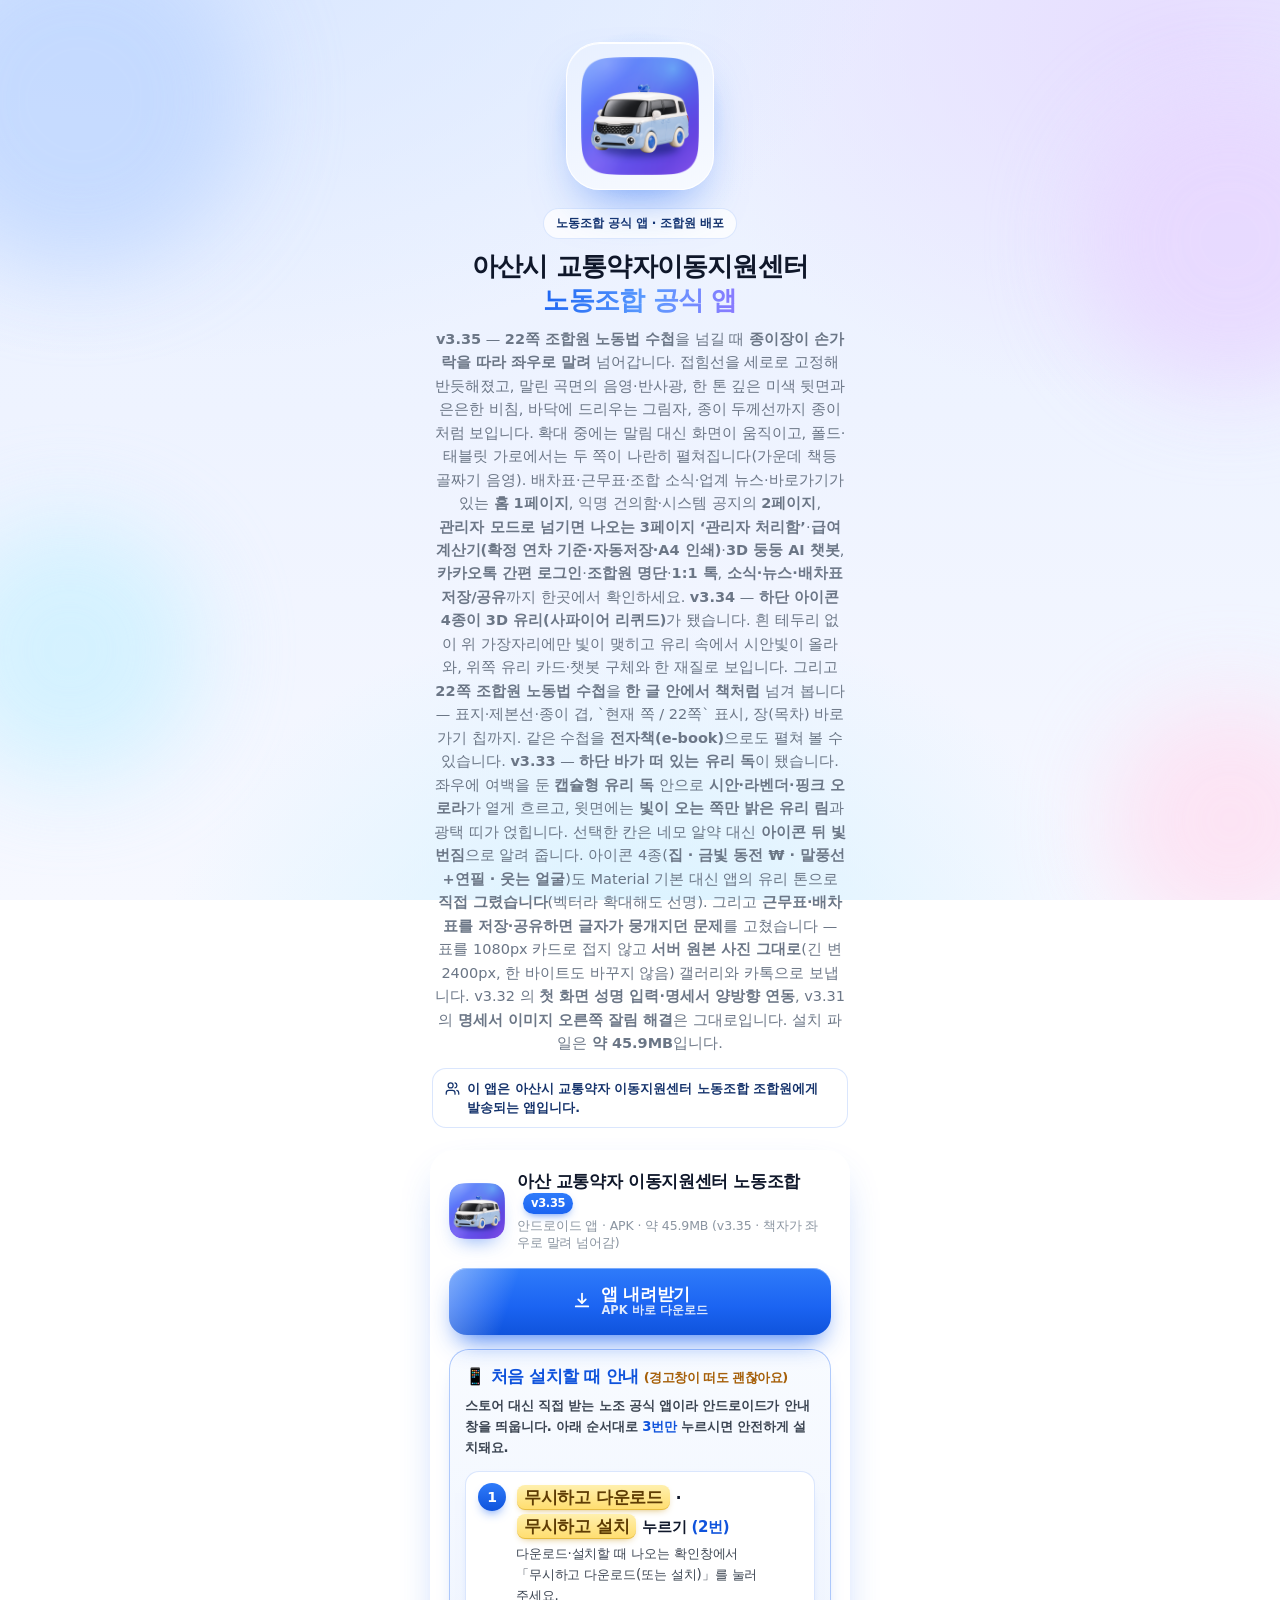
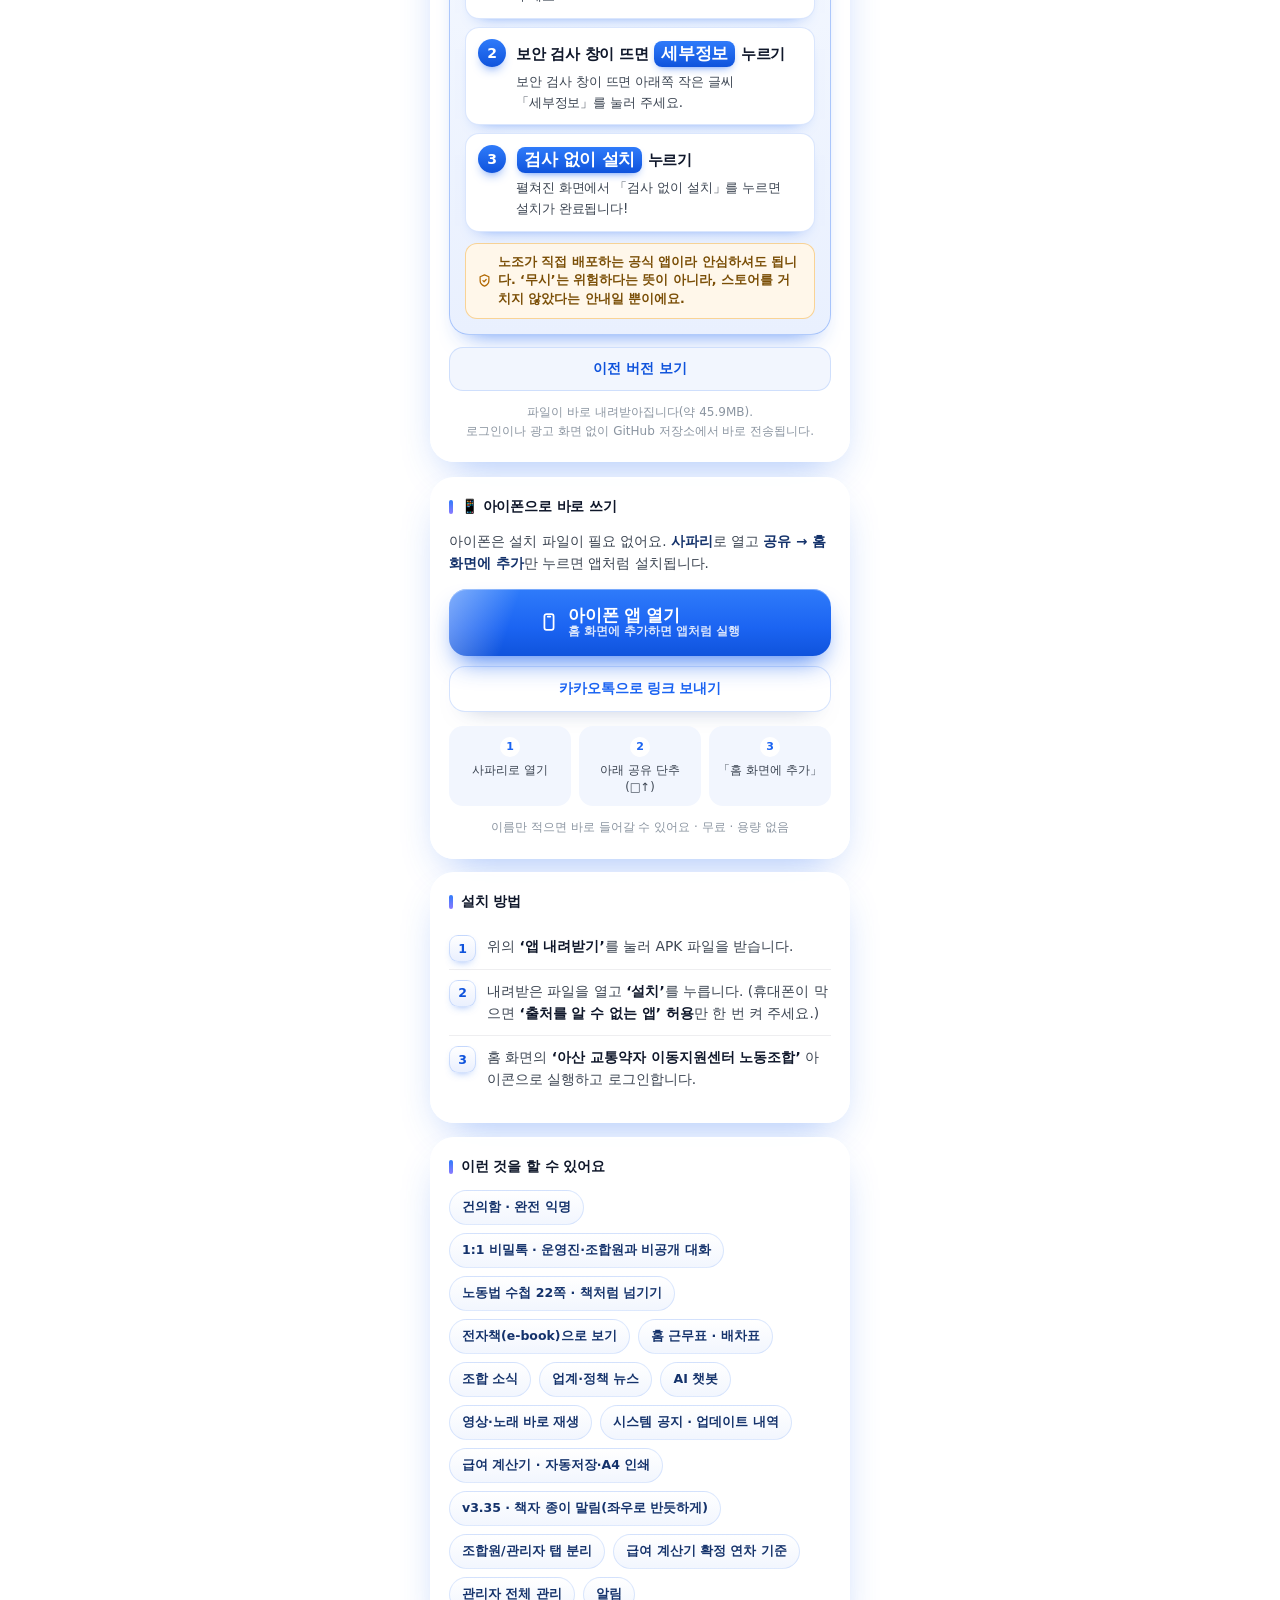
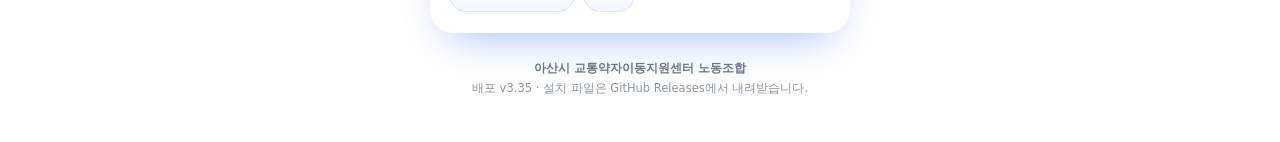
==== commit c57adfaa: "다운로드 페이지: v3.35 (책자 종이 말림 Page Curl · 약 45.9MB)" ====
--- a/index.html
+++ b/index.html
@@ -4,11 +4,11 @@
 <meta charset="utf-8">
 <meta name="viewport" content="width=device-width, initial-scale=1, viewport-fit=cover">
 <title>아산시 교통약자이동지원센터 노동조합 공식 앱 · 설치 안내</title>
-<meta name="description" content="이 앱은 아산시 교통약자 이동지원센터 노동조합 조합원에게 발송되는 앱입니다. 건의함(완전 익명), 홈 1페이지(한 줄 인사·날씨 칩·배차표·근무표·조합 소식·바로보기·업계 뉴스·바로가기), 2페이지(익명 건의함·시스템 공지), 관리자 모드 3페이지(관리자 처리함·건의 상태 변경), 조합원 모드로 시작하는 홈, 급여 계산기(확정 연차 기준·자동저장·세부시간·A4 한 장 인쇄/PDF 저장·성명→사번·직급 「운전 주임」·연차로 읽는 근속 칸·호봉·근속 경고), 배차표↔근무표 좌우 넘김, 조합 규정·안내(관리자가 직접 수정), 사진 여러 장·카드 갤러리, 3D 둥둥 AI 챗봇, 카카오톡·당근 바로 열기까지, 조합원 명단·1:1 톡·새 톡 알림, 소식·뉴스·배차표 저장과 공유, 카카오톡 간편 로그인, 홈 화면 끝에서 끝까지 옮기는 AI 챗봇 단추, 유리가 살아 움직이는 1:1 톡방, 앱의 모든 소식·기사·규정을 아는 챗봇까지 한곳에서 확인하세요. 바탕이 파랑·분홍·민트 쓰리톤 오로라로 살아나고, 카드 테두리가 빛이 오는 쪽만 밝은 유리 림이 되며, 유리 광택이 세 겹으로 지나갑니다. 급여계산기의 「내 지난 명세서 저장·불러오기」로 그 달 입력값을 내 계정에만 저장하고, 회사가 준 원본 명세서 7건과 함께 불러와 바로 PDF로 저장합니다. 홈과 목록이 슬로우처럼 느려지던 문제를 고쳐 스크롤이 가볍고, 카드 사진은 첫 화면 여덟 장을 미리 풀어 바로 뜹니다. 급여계산기 「입력 초기화」가 동작하고, 1:1 톡 알림이 끊겨도 스스로 다시 붙습니다. v3.26에서는 앱을 켜자마자 홈이 열립니다(저장된 로그인으로 곧바로 복원하고, 서버 확인은 화면이 열린 뒤에 조용히). 관리자는 콘텐츠 관리의 모든 카테고리에서 「▲ 앞으로 · ▼ 뒤로」로 노출 순서를 바꾸고 글 속 사진도 ◀ ▶ 로 순서를 바꿀 수 있으며, 소식 전체 보기 제목이 지금 보는 면을 가리킵니다. v3.25의 소식 순서 바꾸기와 v3.24의 시작 안정화는 그대로이며, 설치 파일은 약 45.6MB입니다. v3.28은 앱을 완전히 꺼 두어도 1:1 톡 알림이 오도록 서버 실시간 푸시(FCM)를 붙였고(누르면 그 톡방이 열리고, 보고 있는 방은 조용합니다), 급여명세서를 「이미지로 저장」으로 A4 서식 그대로 갤러리에 그림으로도 저장·카톡 공유할 수 있습니다. v3.29는 급여명세서 「이미지로 저장」이 늘 실패하던 문제(인쇄 설정에 해상도)를 고쳤습니다. v3.30은 그 이미지가 세로로 길쭉하게 나오고 오른쪽 칸이 잘리던 것을 고쳐 여백 5mm의 네모난 명세서 한 장으로 저장하고, 명세서 성명을 쓰면 비촉탁 30명의 실제 근속(연차)·처우개선비가 저절로 선택됩니다(호봉은 손으로). v3.31은 이미지의 왼쪽만 커지고 오른쪽 공제 칸이 잘리던 것을 끝까지 고쳐 오른쪽 끝까지 한 장에 담고, 연차 일수를 6년차 17일로 바로잡았으며, 근속을 바꾸면 처우개선비가 무조건 따라오고, 앱을 다시 켜도 업데이트를 확인합니다. v3.32는 급여 계산기 첫 화면 「1. 통상시급 계산」 맨 위에 성명 칸을 올려 이름을 넣으면 실제 근속·처우개선비·연차 일수가 그 자리에서 바뀌고, 급여명세서 성명과 양방향으로 이어집니다(명세서에서 고치거나 지난 명세서를 불러와도 함께 바뀌고, 기기 자동 저장도 한 벌). 「입력 초기화」 단추는 한 줄로 정리됐습니다. v3.27의 로그인 튕김 수정은 그대로입니다.  v3.33은 하단 바를 좌우에 여백을 둔 캡슐형 유리 독으로 바꿔 시안·라벤더·핑크 오로라와 빛이 오는 쪽만 밝은 유리 림을 얹고, 선택한 칸은 알약 대신 아이콘 뒤 빛 번짐으로 표시하며, 아이콘 4종(집·금빛 동전·말풍선+연필·웃는 얼굴)을 앱의 유리 톤 벡터로 직접 그렸습니다. 근무표·배차표를 저장·공유할 때 1080px 카드로 접어 글자가 뭉개지던 것을 서버 원본 사진 그대로(긴 변 2400px) 내보냅니다. v3.34는 하단 독 아이콘 4종을 흰 테두리 없는 3D 유리(사파이어 리퀴드)로 다시 그려 위쪽 유리 카드·챗봇 구체와 한 재질로 보이게 했습니다. (v3.34)">
+<meta name="description" content="이 앱은 아산시 교통약자 이동지원센터 노동조합 조합원에게 발송되는 앱입니다. 건의함(완전 익명), 홈 1페이지(한 줄 인사·날씨 칩·배차표·근무표·조합 소식·바로보기·업계 뉴스·바로가기), 2페이지(익명 건의함·시스템 공지), 관리자 모드 3페이지(관리자 처리함·건의 상태 변경), 조합원 모드로 시작하는 홈, 급여 계산기(확정 연차 기준·자동저장·세부시간·A4 한 장 인쇄/PDF 저장·성명→사번·직급 「운전 주임」·연차로 읽는 근속 칸·호봉·근속 경고), 배차표↔근무표 좌우 넘김, 조합 규정·안내(관리자가 직접 수정), 사진 여러 장·카드 갤러리, 3D 둥둥 AI 챗봇, 카카오톡·당근 바로 열기까지, 조합원 명단·1:1 톡·새 톡 알림, 소식·뉴스·배차표 저장과 공유, 카카오톡 간편 로그인, 홈 화면 끝에서 끝까지 옮기는 AI 챗봇 단추, 유리가 살아 움직이는 1:1 톡방, 앱의 모든 소식·기사·규정을 아는 챗봇까지 한곳에서 확인하세요. 바탕이 파랑·분홍·민트 쓰리톤 오로라로 살아나고, 카드 테두리가 빛이 오는 쪽만 밝은 유리 림이 되며, 유리 광택이 세 겹으로 지나갑니다. 급여계산기의 「내 지난 명세서 저장·불러오기」로 그 달 입력값을 내 계정에만 저장하고, 회사가 준 원본 명세서 7건과 함께 불러와 바로 PDF로 저장합니다. 홈과 목록이 슬로우처럼 느려지던 문제를 고쳐 스크롤이 가볍고, 카드 사진은 첫 화면 여덟 장을 미리 풀어 바로 뜹니다. 급여계산기 「입력 초기화」가 동작하고, 1:1 톡 알림이 끊겨도 스스로 다시 붙습니다. v3.26에서는 앱을 켜자마자 홈이 열립니다(저장된 로그인으로 곧바로 복원하고, 서버 확인은 화면이 열린 뒤에 조용히). 관리자는 콘텐츠 관리의 모든 카테고리에서 「▲ 앞으로 · ▼ 뒤로」로 노출 순서를 바꾸고 글 속 사진도 ◀ ▶ 로 순서를 바꿀 수 있으며, 소식 전체 보기 제목이 지금 보는 면을 가리킵니다. v3.25의 소식 순서 바꾸기와 v3.24의 시작 안정화는 그대로이며, 설치 파일은 약 45.6MB입니다. v3.28은 앱을 완전히 꺼 두어도 1:1 톡 알림이 오도록 서버 실시간 푸시(FCM)를 붙였고(누르면 그 톡방이 열리고, 보고 있는 방은 조용합니다), 급여명세서를 「이미지로 저장」으로 A4 서식 그대로 갤러리에 그림으로도 저장·카톡 공유할 수 있습니다. v3.29는 급여명세서 「이미지로 저장」이 늘 실패하던 문제(인쇄 설정에 해상도)를 고쳤습니다. v3.30은 그 이미지가 세로로 길쭉하게 나오고 오른쪽 칸이 잘리던 것을 고쳐 여백 5mm의 네모난 명세서 한 장으로 저장하고, 명세서 성명을 쓰면 비촉탁 30명의 실제 근속(연차)·처우개선비가 저절로 선택됩니다(호봉은 손으로). v3.31은 이미지의 왼쪽만 커지고 오른쪽 공제 칸이 잘리던 것을 끝까지 고쳐 오른쪽 끝까지 한 장에 담고, 연차 일수를 6년차 17일로 바로잡았으며, 근속을 바꾸면 처우개선비가 무조건 따라오고, 앱을 다시 켜도 업데이트를 확인합니다. v3.32는 급여 계산기 첫 화면 「1. 통상시급 계산」 맨 위에 성명 칸을 올려 이름을 넣으면 실제 근속·처우개선비·연차 일수가 그 자리에서 바뀌고, 급여명세서 성명과 양방향으로 이어집니다(명세서에서 고치거나 지난 명세서를 불러와도 함께 바뀌고, 기기 자동 저장도 한 벌). 「입력 초기화」 단추는 한 줄로 정리됐습니다. v3.27의 로그인 튕김 수정은 그대로입니다.  v3.33은 하단 바를 좌우에 여백을 둔 캡슐형 유리 독으로 바꿔 시안·라벤더·핑크 오로라와 빛이 오는 쪽만 밝은 유리 림을 얹고, 선택한 칸은 알약 대신 아이콘 뒤 빛 번짐으로 표시하며, 아이콘 4종(집·금빛 동전·말풍선+연필·웃는 얼굴)을 앱의 유리 톤 벡터로 직접 그렸습니다. 근무표·배차표를 저장·공유할 때 1080px 카드로 접어 글자가 뭉개지던 것을 서버 원본 사진 그대로(긴 변 2400px) 내보냅니다. v3.34는 하단 독 아이콘 4종을 흰 테두리 없는 3D 유리(사파이어 리퀴드)로 다시 그려 위쪽 유리 카드·챗봇 구체와 한 재질로 보이게 했습니다. v3.35는 22쪽 수첩을 넘길 때 종이장이 손가락을 따라 좌우로 반듯하게 말려 넘어가도록 했습니다 — 접힘선을 세로로 고정하고, 말린 곡면의 음영·반사광, 한 톤 깊은 미색 뒷면과 은은한 비침, 바닥에 드리우는 그림자, 종이 두께선까지 넣었습니다. 확대 중에는 말림 대신 화면이 움직이고, 폴드·태블릿 가로에서는 두 쪽이 펼쳐집니다. 설치 파일은 약 45.9MB입니다. (v3.35)">
 
 <!-- 카카오톡·메신저 링크 미리보기 -->
 <meta property="og:title" content="아산시 교통약자이동지원센터 노동조합 공식 앱 (조합원 배포)">
-<meta property="og:description" content="이 앱은 아산시 교통약자 이동지원센터 노동조합 조합원에게 발송되는 앱입니다. 건의함(완전 익명), 홈 1페이지(한 줄 인사·날씨 칩·배차표·근무표·조합 소식·바로보기·업계 뉴스·바로가기), 2페이지(익명 건의함·시스템 공지), 관리자 모드 3페이지(관리자 처리함·건의 상태 변경), 조합원 모드로 시작하는 홈, 급여 계산기(확정 연차 기준·자동저장·세부시간·A4 한 장 인쇄/PDF 저장·성명→사번·직급 「운전 주임」·연차로 읽는 근속 칸·호봉·근속 경고), 배차표↔근무표 좌우 넘김, 조합 규정·안내(관리자가 직접 수정), 사진 여러 장·카드 갤러리, 3D 둥둥 AI 챗봇, 카카오톡·당근 바로 열기까지, 조합원 명단·1:1 톡·새 톡 알림, 소식·뉴스·배차표 저장과 공유, 카카오톡 간편 로그인, 홈 화면 끝에서 끝까지 옮기는 AI 챗봇 단추, 유리가 살아 움직이는 1:1 톡방, 앱의 모든 소식·기사·규정을 아는 챗봇까지 한곳에서 확인하세요. 바탕이 파랑·분홍·민트 쓰리톤 오로라로 살아나고, 카드 테두리가 빛이 오는 쪽만 밝은 유리 림이 되며, 유리 광택이 세 겹으로 지나갑니다. 급여계산기의 「내 지난 명세서 저장·불러오기」로 그 달 입력값을 내 계정에만 저장하고, 회사가 준 원본 명세서 7건과 함께 불러와 바로 PDF로 저장합니다. 홈과 목록이 슬로우처럼 느려지던 문제를 고쳐 스크롤이 가볍고, 카드 사진은 첫 화면 여덟 장을 미리 풀어 바로 뜹니다. 급여계산기 「입력 초기화」가 동작하고, 1:1 톡 알림이 끊겨도 스스로 다시 붙습니다. v3.26에서는 앱을 켜자마자 홈이 열립니다(저장된 로그인으로 곧바로 복원하고, 서버 확인은 화면이 열린 뒤에 조용히). 관리자는 콘텐츠 관리의 모든 카테고리에서 「▲ 앞으로 · ▼ 뒤로」로 노출 순서를 바꾸고 글 속 사진도 ◀ ▶ 로 순서를 바꿀 수 있으며, 소식 전체 보기 제목이 지금 보는 면을 가리킵니다. v3.25의 소식 순서 바꾸기와 v3.24의 시작 안정화는 그대로이며, 설치 파일은 약 45.6MB입니다. v3.28은 앱을 완전히 꺼 두어도 1:1 톡 알림이 오도록 서버 실시간 푸시(FCM)를 붙였고(누르면 그 톡방이 열리고, 보고 있는 방은 조용합니다), 급여명세서를 「이미지로 저장」으로 A4 서식 그대로 갤러리에 그림으로도 저장·카톡 공유할 수 있습니다. v3.29는 급여명세서 「이미지로 저장」이 늘 실패하던 문제(인쇄 설정에 해상도)를 고쳤습니다. v3.30은 그 이미지가 세로로 길쭉하게 나오고 오른쪽 칸이 잘리던 것을 고쳐 여백 5mm의 네모난 명세서 한 장으로 저장하고, 명세서 성명을 쓰면 비촉탁 30명의 실제 근속(연차)·처우개선비가 저절로 선택됩니다(호봉은 손으로). v3.31은 이미지의 왼쪽만 커지고 오른쪽 공제 칸이 잘리던 것을 끝까지 고쳐 오른쪽 끝까지 한 장에 담고, 연차 일수를 6년차 17일로 바로잡았으며, 근속을 바꾸면 처우개선비가 무조건 따라오고, 앱을 다시 켜도 업데이트를 확인합니다. v3.32는 급여 계산기 첫 화면 「1. 통상시급 계산」 맨 위에 성명 칸을 올려 이름을 넣으면 실제 근속·처우개선비·연차 일수가 그 자리에서 바뀌고, 급여명세서 성명과 양방향으로 이어집니다(명세서에서 고치거나 지난 명세서를 불러와도 함께 바뀌고, 기기 자동 저장도 한 벌). 「입력 초기화」 단추는 한 줄로 정리됐습니다. v3.27의 로그인 튕김 수정은 그대로입니다.  v3.33은 하단 바를 좌우에 여백을 둔 캡슐형 유리 독으로 바꿔 시안·라벤더·핑크 오로라와 빛이 오는 쪽만 밝은 유리 림을 얹고, 선택한 칸은 알약 대신 아이콘 뒤 빛 번짐으로 표시하며, 아이콘 4종(집·금빛 동전·말풍선+연필·웃는 얼굴)을 앱의 유리 톤 벡터로 직접 그렸습니다. 근무표·배차표를 저장·공유할 때 1080px 카드로 접어 글자가 뭉개지던 것을 서버 원본 사진 그대로(긴 변 2400px) 내보냅니다. v3.34는 하단 독 아이콘 4종을 흰 테두리 없는 3D 유리(사파이어 리퀴드)로 다시 그려 위쪽 유리 카드·챗봇 구체와 한 재질로 보이게 했습니다. (v3.34)">
+<meta property="og:description" content="이 앱은 아산시 교통약자 이동지원센터 노동조합 조합원에게 발송되는 앱입니다. 건의함(완전 익명), 홈 1페이지(한 줄 인사·날씨 칩·배차표·근무표·조합 소식·바로보기·업계 뉴스·바로가기), 2페이지(익명 건의함·시스템 공지), 관리자 모드 3페이지(관리자 처리함·건의 상태 변경), 조합원 모드로 시작하는 홈, 급여 계산기(확정 연차 기준·자동저장·세부시간·A4 한 장 인쇄/PDF 저장·성명→사번·직급 「운전 주임」·연차로 읽는 근속 칸·호봉·근속 경고), 배차표↔근무표 좌우 넘김, 조합 규정·안내(관리자가 직접 수정), 사진 여러 장·카드 갤러리, 3D 둥둥 AI 챗봇, 카카오톡·당근 바로 열기까지, 조합원 명단·1:1 톡·새 톡 알림, 소식·뉴스·배차표 저장과 공유, 카카오톡 간편 로그인, 홈 화면 끝에서 끝까지 옮기는 AI 챗봇 단추, 유리가 살아 움직이는 1:1 톡방, 앱의 모든 소식·기사·규정을 아는 챗봇까지 한곳에서 확인하세요. 바탕이 파랑·분홍·민트 쓰리톤 오로라로 살아나고, 카드 테두리가 빛이 오는 쪽만 밝은 유리 림이 되며, 유리 광택이 세 겹으로 지나갑니다. 급여계산기의 「내 지난 명세서 저장·불러오기」로 그 달 입력값을 내 계정에만 저장하고, 회사가 준 원본 명세서 7건과 함께 불러와 바로 PDF로 저장합니다. 홈과 목록이 슬로우처럼 느려지던 문제를 고쳐 스크롤이 가볍고, 카드 사진은 첫 화면 여덟 장을 미리 풀어 바로 뜹니다. 급여계산기 「입력 초기화」가 동작하고, 1:1 톡 알림이 끊겨도 스스로 다시 붙습니다. v3.26에서는 앱을 켜자마자 홈이 열립니다(저장된 로그인으로 곧바로 복원하고, 서버 확인은 화면이 열린 뒤에 조용히). 관리자는 콘텐츠 관리의 모든 카테고리에서 「▲ 앞으로 · ▼ 뒤로」로 노출 순서를 바꾸고 글 속 사진도 ◀ ▶ 로 순서를 바꿀 수 있으며, 소식 전체 보기 제목이 지금 보는 면을 가리킵니다. v3.25의 소식 순서 바꾸기와 v3.24의 시작 안정화는 그대로이며, 설치 파일은 약 45.6MB입니다. v3.28은 앱을 완전히 꺼 두어도 1:1 톡 알림이 오도록 서버 실시간 푸시(FCM)를 붙였고(누르면 그 톡방이 열리고, 보고 있는 방은 조용합니다), 급여명세서를 「이미지로 저장」으로 A4 서식 그대로 갤러리에 그림으로도 저장·카톡 공유할 수 있습니다. v3.29는 급여명세서 「이미지로 저장」이 늘 실패하던 문제(인쇄 설정에 해상도)를 고쳤습니다. v3.30은 그 이미지가 세로로 길쭉하게 나오고 오른쪽 칸이 잘리던 것을 고쳐 여백 5mm의 네모난 명세서 한 장으로 저장하고, 명세서 성명을 쓰면 비촉탁 30명의 실제 근속(연차)·처우개선비가 저절로 선택됩니다(호봉은 손으로). v3.31은 이미지의 왼쪽만 커지고 오른쪽 공제 칸이 잘리던 것을 끝까지 고쳐 오른쪽 끝까지 한 장에 담고, 연차 일수를 6년차 17일로 바로잡았으며, 근속을 바꾸면 처우개선비가 무조건 따라오고, 앱을 다시 켜도 업데이트를 확인합니다. v3.32는 급여 계산기 첫 화면 「1. 통상시급 계산」 맨 위에 성명 칸을 올려 이름을 넣으면 실제 근속·처우개선비·연차 일수가 그 자리에서 바뀌고, 급여명세서 성명과 양방향으로 이어집니다(명세서에서 고치거나 지난 명세서를 불러와도 함께 바뀌고, 기기 자동 저장도 한 벌). 「입력 초기화」 단추는 한 줄로 정리됐습니다. v3.27의 로그인 튕김 수정은 그대로입니다.  v3.33은 하단 바를 좌우에 여백을 둔 캡슐형 유리 독으로 바꿔 시안·라벤더·핑크 오로라와 빛이 오는 쪽만 밝은 유리 림을 얹고, 선택한 칸은 알약 대신 아이콘 뒤 빛 번짐으로 표시하며, 아이콘 4종(집·금빛 동전·말풍선+연필·웃는 얼굴)을 앱의 유리 톤 벡터로 직접 그렸습니다. 근무표·배차표를 저장·공유할 때 1080px 카드로 접어 글자가 뭉개지던 것을 서버 원본 사진 그대로(긴 변 2400px) 내보냅니다. v3.34는 하단 독 아이콘 4종을 흰 테두리 없는 3D 유리(사파이어 리퀴드)로 다시 그려 위쪽 유리 카드·챗봇 구체와 한 재질로 보이게 했습니다. v3.35는 22쪽 수첩을 넘길 때 종이장이 손가락을 따라 좌우로 반듯하게 말려 넘어가도록 했습니다 — 접힘선을 세로로 고정하고, 말린 곡면의 음영·반사광, 한 톤 깊은 미색 뒷면과 은은한 비침, 바닥에 드리우는 그림자, 종이 두께선까지 넣었습니다. 확대 중에는 말림 대신 화면이 움직이고, 폴드·태블릿 가로에서는 두 쪽이 펼쳐집니다. 설치 파일은 약 45.9MB입니다. (v3.35)">
 <meta property="og:image" content="https://chlrhkdwns12-boop.github.io/asan-union-download/icon.png">
 <meta property="og:image:width" content="1024">
 <meta property="og:image:height" content="1024">
@@ -18,7 +18,7 @@
 <meta property="og:site_name" content="아산 교통약자 이동지원센터 노동조합">
 <meta name="twitter:card" content="summary">
 <meta name="twitter:title" content="아산시 교통약자이동지원센터 노동조합 공식 앱 (조합원 배포)">
-<meta name="twitter:description" content="이 앱은 아산시 교통약자 이동지원센터 노동조합 조합원에게 발송되는 앱입니다. 건의함(완전 익명), 홈 1페이지(한 줄 인사·날씨 칩·배차표·근무표·조합 소식·바로보기·업계 뉴스·바로가기), 2페이지(익명 건의함·시스템 공지), 관리자 모드 3페이지(관리자 처리함·건의 상태 변경), 조합원 모드로 시작하는 홈, 급여 계산기(확정 연차 기준·자동저장·세부시간·A4 한 장 인쇄/PDF 저장·성명→사번·직급 「운전 주임」·연차로 읽는 근속 칸·호봉·근속 경고), 배차표↔근무표 좌우 넘김, 조합 규정·안내(관리자가 직접 수정), 사진 여러 장·카드 갤러리, 3D 둥둥 AI 챗봇, 카카오톡·당근 바로 열기까지, 조합원 명단·1:1 톡·새 톡 알림, 소식·뉴스·배차표 저장과 공유, 카카오톡 간편 로그인, 홈 화면 끝에서 끝까지 옮기는 AI 챗봇 단추, 유리가 살아 움직이는 1:1 톡방, 앱의 모든 소식·기사·규정을 아는 챗봇까지 한곳에서 확인하세요. 바탕이 파랑·분홍·민트 쓰리톤 오로라로 살아나고, 카드 테두리가 빛이 오는 쪽만 밝은 유리 림이 되며, 유리 광택이 세 겹으로 지나갑니다. 급여계산기의 「내 지난 명세서 저장·불러오기」로 그 달 입력값을 내 계정에만 저장하고, 회사가 준 원본 명세서 7건과 함께 불러와 바로 PDF로 저장합니다. 홈과 목록이 슬로우처럼 느려지던 문제를 고쳐 스크롤이 가볍고, 카드 사진은 첫 화면 여덟 장을 미리 풀어 바로 뜹니다. 급여계산기 「입력 초기화」가 동작하고, 1:1 톡 알림이 끊겨도 스스로 다시 붙습니다. v3.26에서는 앱을 켜자마자 홈이 열립니다(저장된 로그인으로 곧바로 복원하고, 서버 확인은 화면이 열린 뒤에 조용히). 관리자는 콘텐츠 관리의 모든 카테고리에서 「▲ 앞으로 · ▼ 뒤로」로 노출 순서를 바꾸고 글 속 사진도 ◀ ▶ 로 순서를 바꿀 수 있으며, 소식 전체 보기 제목이 지금 보는 면을 가리킵니다. v3.25의 소식 순서 바꾸기와 v3.24의 시작 안정화는 그대로이며, 설치 파일은 약 45.6MB입니다. v3.28은 앱을 완전히 꺼 두어도 1:1 톡 알림이 오도록 서버 실시간 푸시(FCM)를 붙였고(누르면 그 톡방이 열리고, 보고 있는 방은 조용합니다), 급여명세서를 「이미지로 저장」으로 A4 서식 그대로 갤러리에 그림으로도 저장·카톡 공유할 수 있습니다. v3.29는 급여명세서 「이미지로 저장」이 늘 실패하던 문제(인쇄 설정에 해상도)를 고쳤습니다. v3.30은 그 이미지가 세로로 길쭉하게 나오고 오른쪽 칸이 잘리던 것을 고쳐 여백 5mm의 네모난 명세서 한 장으로 저장하고, 명세서 성명을 쓰면 비촉탁 30명의 실제 근속(연차)·처우개선비가 저절로 선택됩니다(호봉은 손으로). v3.31은 이미지의 왼쪽만 커지고 오른쪽 공제 칸이 잘리던 것을 끝까지 고쳐 오른쪽 끝까지 한 장에 담고, 연차 일수를 6년차 17일로 바로잡았으며, 근속을 바꾸면 처우개선비가 무조건 따라오고, 앱을 다시 켜도 업데이트를 확인합니다. v3.32는 급여 계산기 첫 화면 「1. 통상시급 계산」 맨 위에 성명 칸을 올려 이름을 넣으면 실제 근속·처우개선비·연차 일수가 그 자리에서 바뀌고, 급여명세서 성명과 양방향으로 이어집니다(명세서에서 고치거나 지난 명세서를 불러와도 함께 바뀌고, 기기 자동 저장도 한 벌). 「입력 초기화」 단추는 한 줄로 정리됐습니다. v3.27의 로그인 튕김 수정은 그대로입니다.  v3.33은 하단 바를 좌우에 여백을 둔 캡슐형 유리 독으로 바꿔 시안·라벤더·핑크 오로라와 빛이 오는 쪽만 밝은 유리 림을 얹고, 선택한 칸은 알약 대신 아이콘 뒤 빛 번짐으로 표시하며, 아이콘 4종(집·금빛 동전·말풍선+연필·웃는 얼굴)을 앱의 유리 톤 벡터로 직접 그렸습니다. 근무표·배차표를 저장·공유할 때 1080px 카드로 접어 글자가 뭉개지던 것을 서버 원본 사진 그대로(긴 변 2400px) 내보냅니다. v3.34는 하단 독 아이콘 4종을 흰 테두리 없는 3D 유리(사파이어 리퀴드)로 다시 그려 위쪽 유리 카드·챗봇 구체와 한 재질로 보이게 했습니다. (v3.34)">
+<meta name="twitter:description" content="이 앱은 아산시 교통약자 이동지원센터 노동조합 조합원에게 발송되는 앱입니다. 건의함(완전 익명), 홈 1페이지(한 줄 인사·날씨 칩·배차표·근무표·조합 소식·바로보기·업계 뉴스·바로가기), 2페이지(익명 건의함·시스템 공지), 관리자 모드 3페이지(관리자 처리함·건의 상태 변경), 조합원 모드로 시작하는 홈, 급여 계산기(확정 연차 기준·자동저장·세부시간·A4 한 장 인쇄/PDF 저장·성명→사번·직급 「운전 주임」·연차로 읽는 근속 칸·호봉·근속 경고), 배차표↔근무표 좌우 넘김, 조합 규정·안내(관리자가 직접 수정), 사진 여러 장·카드 갤러리, 3D 둥둥 AI 챗봇, 카카오톡·당근 바로 열기까지, 조합원 명단·1:1 톡·새 톡 알림, 소식·뉴스·배차표 저장과 공유, 카카오톡 간편 로그인, 홈 화면 끝에서 끝까지 옮기는 AI 챗봇 단추, 유리가 살아 움직이는 1:1 톡방, 앱의 모든 소식·기사·규정을 아는 챗봇까지 한곳에서 확인하세요. 바탕이 파랑·분홍·민트 쓰리톤 오로라로 살아나고, 카드 테두리가 빛이 오는 쪽만 밝은 유리 림이 되며, 유리 광택이 세 겹으로 지나갑니다. 급여계산기의 「내 지난 명세서 저장·불러오기」로 그 달 입력값을 내 계정에만 저장하고, 회사가 준 원본 명세서 7건과 함께 불러와 바로 PDF로 저장합니다. 홈과 목록이 슬로우처럼 느려지던 문제를 고쳐 스크롤이 가볍고, 카드 사진은 첫 화면 여덟 장을 미리 풀어 바로 뜹니다. 급여계산기 「입력 초기화」가 동작하고, 1:1 톡 알림이 끊겨도 스스로 다시 붙습니다. v3.26에서는 앱을 켜자마자 홈이 열립니다(저장된 로그인으로 곧바로 복원하고, 서버 확인은 화면이 열린 뒤에 조용히). 관리자는 콘텐츠 관리의 모든 카테고리에서 「▲ 앞으로 · ▼ 뒤로」로 노출 순서를 바꾸고 글 속 사진도 ◀ ▶ 로 순서를 바꿀 수 있으며, 소식 전체 보기 제목이 지금 보는 면을 가리킵니다. v3.25의 소식 순서 바꾸기와 v3.24의 시작 안정화는 그대로이며, 설치 파일은 약 45.6MB입니다. v3.28은 앱을 완전히 꺼 두어도 1:1 톡 알림이 오도록 서버 실시간 푸시(FCM)를 붙였고(누르면 그 톡방이 열리고, 보고 있는 방은 조용합니다), 급여명세서를 「이미지로 저장」으로 A4 서식 그대로 갤러리에 그림으로도 저장·카톡 공유할 수 있습니다. v3.29는 급여명세서 「이미지로 저장」이 늘 실패하던 문제(인쇄 설정에 해상도)를 고쳤습니다. v3.30은 그 이미지가 세로로 길쭉하게 나오고 오른쪽 칸이 잘리던 것을 고쳐 여백 5mm의 네모난 명세서 한 장으로 저장하고, 명세서 성명을 쓰면 비촉탁 30명의 실제 근속(연차)·처우개선비가 저절로 선택됩니다(호봉은 손으로). v3.31은 이미지의 왼쪽만 커지고 오른쪽 공제 칸이 잘리던 것을 끝까지 고쳐 오른쪽 끝까지 한 장에 담고, 연차 일수를 6년차 17일로 바로잡았으며, 근속을 바꾸면 처우개선비가 무조건 따라오고, 앱을 다시 켜도 업데이트를 확인합니다. v3.32는 급여 계산기 첫 화면 「1. 통상시급 계산」 맨 위에 성명 칸을 올려 이름을 넣으면 실제 근속·처우개선비·연차 일수가 그 자리에서 바뀌고, 급여명세서 성명과 양방향으로 이어집니다(명세서에서 고치거나 지난 명세서를 불러와도 함께 바뀌고, 기기 자동 저장도 한 벌). 「입력 초기화」 단추는 한 줄로 정리됐습니다. v3.27의 로그인 튕김 수정은 그대로입니다.  v3.33은 하단 바를 좌우에 여백을 둔 캡슐형 유리 독으로 바꿔 시안·라벤더·핑크 오로라와 빛이 오는 쪽만 밝은 유리 림을 얹고, 선택한 칸은 알약 대신 아이콘 뒤 빛 번짐으로 표시하며, 아이콘 4종(집·금빛 동전·말풍선+연필·웃는 얼굴)을 앱의 유리 톤 벡터로 직접 그렸습니다. 근무표·배차표를 저장·공유할 때 1080px 카드로 접어 글자가 뭉개지던 것을 서버 원본 사진 그대로(긴 변 2400px) 내보냅니다. v3.34는 하단 독 아이콘 4종을 흰 테두리 없는 3D 유리(사파이어 리퀴드)로 다시 그려 위쪽 유리 카드·챗봇 구체와 한 재질로 보이게 했습니다. v3.35는 22쪽 수첩을 넘길 때 종이장이 손가락을 따라 좌우로 반듯하게 말려 넘어가도록 했습니다 — 접힘선을 세로로 고정하고, 말린 곡면의 음영·반사광, 한 톤 깊은 미색 뒷면과 은은한 비침, 바닥에 드리우는 그림자, 종이 두께선까지 넣었습니다. 확대 중에는 말림 대신 화면이 움직이고, 폴드·태블릿 가로에서는 두 쪽이 펼쳐집니다. 설치 파일은 약 45.9MB입니다. (v3.35)">
 <meta name="twitter:image" content="https://chlrhkdwns12-boop.github.io/asan-union-download/icon.png">
 
 <link rel="icon" type="image/png" href="icon.png">
@@ -341,7 +341,7 @@
     <div class="icon-shell"><img src="icon.png" alt="아산 교통약자 이동지원센터 노동조합 앱 아이콘"></div>
     <p class="eyebrow">노동조합 공식 앱 · 조합원 배포</p>
     <h1>아산시 교통약자이동지원센터<br><span class="accent">노동조합 공식 앱</span></h1>
-    <p class="lede">배차표·근무표·조합 소식·업계 뉴스·바로가기가 있는 <b>홈 1페이지</b>, 익명 건의함·시스템 공지의 <b>2페이지</b>,<br><b>관리자 모드로 넘기면 나오는 3페이지 ‘관리자 처리함’</b>·<b>급여 계산기(확정 연차 기준·자동저장·A4 인쇄)</b>·<b>3D 둥둥 AI 챗봇</b>, <b>카카오톡 간편 로그인</b>·<b>조합원 명단</b>·<b>1:1 톡</b>, <b>소식·뉴스·배차표 저장/공유</b>까지 한곳에서 확인하세요. <b>v3.34</b> — <b>하단 아이콘 4종이 3D 유리(사파이어 리퀴드)</b>가 됐습니다. 흰 테두리 없이 위 가장자리에만 빛이 맺히고 유리 속에서 시안빛이 올라와, 위쪽 유리 카드·챗봇 구체와 한 재질로 보입니다. 그리고 <b>22쪽 조합원 노동법 수첩</b>을 <b>한 글 안에서 책처럼</b> 넘겨 봅니다 — 표지·제본선·종이 겹, `현재 쪽 / 22쪽` 표시, 장(목차) 바로가기 칩까지. 같은 수첩을 <b>전자책(e-book)</b>으로도 펼쳐 볼 수 있습니다. <b>v3.33</b> — <b>하단 바가 떠 있는 유리 독</b>이 됐습니다. 좌우에 여백을 둔 <b>캡슐형 유리 독</b> 안으로 <b>시안·라벤더·핑크 오로라</b>가 옅게 흐르고, 윗면에는 <b>빛이 오는 쪽만 밝은 유리 림</b>과 광택 띠가 얹힙니다. 선택한 칸은 네모 알약 대신 <b>아이콘 뒤 빛 번짐</b>으로 알려 줍니다. 아이콘 4종(<b>집 · 금빛 동전 ₩ · 말풍선+연필 · 웃는 얼굴</b>)도 Material 기본 대신 앱의 유리 톤으로 <b>직접 그렸습니다</b>(벡터라 확대해도 선명). 그리고 <b>근무표·배차표를 저장·공유하면 글자가 뭉개지던 문제</b>를 고쳤습니다 — 표를 1080px 카드로 접지 않고 <b>서버 원본 사진 그대로</b>(긴 변 2400px, 한 바이트도 바꾸지 않음) 갤러리와 카톡으로 보냅니다. v3.32 의 <b>첫 화면 성명 입력·명세서 양방향 연동</b>, v3.31 의 <b>명세서 이미지 오른쪽 잘림 해결</b>은 그대로입니다. 설치 파일은 <b>약 45.6MB</b>입니다.</p>
+    <p class="lede"><b>v3.35</b> — <b>22쪽 조합원 노동법 수첩</b>을 넘길 때 <b>종이장이 손가락을 따라 좌우로 말려</b> 넘어갑니다. 접힘선을 세로로 고정해 반듯해졌고, 말린 곡면의 음영·반사광, 한 톤 깊은 미색 뒷면과 은은한 비침, 바닥에 드리우는 그림자, 종이 두께선까지 종이처럼 보입니다. 확대 중에는 말림 대신 화면이 움직이고, 폴드·태블릿 가로에서는 두 쪽이 나란히 펼쳐집니다(가운데 책등 골짜기 음영). 배차표·근무표·조합 소식·업계 뉴스·바로가기가 있는 <b>홈 1페이지</b>, 익명 건의함·시스템 공지의 <b>2페이지</b>,<br><b>관리자 모드로 넘기면 나오는 3페이지 ‘관리자 처리함’</b>·<b>급여 계산기(확정 연차 기준·자동저장·A4 인쇄)</b>·<b>3D 둥둥 AI 챗봇</b>, <b>카카오톡 간편 로그인</b>·<b>조합원 명단</b>·<b>1:1 톡</b>, <b>소식·뉴스·배차표 저장/공유</b>까지 한곳에서 확인하세요. <b>v3.34</b> — <b>하단 아이콘 4종이 3D 유리(사파이어 리퀴드)</b>가 됐습니다. 흰 테두리 없이 위 가장자리에만 빛이 맺히고 유리 속에서 시안빛이 올라와, 위쪽 유리 카드·챗봇 구체와 한 재질로 보입니다. 그리고 <b>22쪽 조합원 노동법 수첩</b>을 <b>한 글 안에서 책처럼</b> 넘겨 봅니다 — 표지·제본선·종이 겹, `현재 쪽 / 22쪽` 표시, 장(목차) 바로가기 칩까지. 같은 수첩을 <b>전자책(e-book)</b>으로도 펼쳐 볼 수 있습니다. <b>v3.33</b> — <b>하단 바가 떠 있는 유리 독</b>이 됐습니다. 좌우에 여백을 둔 <b>캡슐형 유리 독</b> 안으로 <b>시안·라벤더·핑크 오로라</b>가 옅게 흐르고, 윗면에는 <b>빛이 오는 쪽만 밝은 유리 림</b>과 광택 띠가 얹힙니다. 선택한 칸은 네모 알약 대신 <b>아이콘 뒤 빛 번짐</b>으로 알려 줍니다. 아이콘 4종(<b>집 · 금빛 동전 ₩ · 말풍선+연필 · 웃는 얼굴</b>)도 Material 기본 대신 앱의 유리 톤으로 <b>직접 그렸습니다</b>(벡터라 확대해도 선명). 그리고 <b>근무표·배차표를 저장·공유하면 글자가 뭉개지던 문제</b>를 고쳤습니다 — 표를 1080px 카드로 접지 않고 <b>서버 원본 사진 그대로</b>(긴 변 2400px, 한 바이트도 바꾸지 않음) 갤러리와 카톡으로 보냅니다. v3.32 의 <b>첫 화면 성명 입력·명세서 양방향 연동</b>, v3.31 의 <b>명세서 이미지 오른쪽 잘림 해결</b>은 그대로입니다. 설치 파일은 <b>약 45.9MB</b>입니다.</p>
     <p class="audience">
       <svg viewBox="0 0 24 24" fill="none" stroke="currentColor" stroke-width="2" stroke-linecap="round" stroke-linejoin="round" aria-hidden="true">
         <path d="M16 21v-2a4 4 0 0 0-4-4H6a4 4 0 0 0-4 4v2"/><circle cx="9" cy="7" r="4"/><path d="M22 21v-2a4 4 0 0 0-3-3.87"/><path d="M16 3.13a4 4 0 0 1 0 7.75"/>
@@ -354,12 +354,12 @@
     <div class="spec">
       <img class="mini" src="icon.png" alt="">
       <div class="meta">
-        <div class="name">아산 교통약자 이동지원센터 노동조합 <span class="version">v3.34</span></div>
-        <div class="sub">안드로이드 앱 · APK · 약 45.6MB (v3.34 · 3D 유리 아이콘 · 22쪽 수첩 책자 · 전자책)</div>
+        <div class="name">아산 교통약자 이동지원센터 노동조합 <span class="version">v3.35</span></div>
+        <div class="sub">안드로이드 앱 · APK · 약 45.9MB (v3.35 · 책자가 좌우로 말려 넘어감)</div>
       </div>
     </div>
 
-    <a class="cta" id="apkCta" href="https://github.com/chlrhkdwns12-boop/asan-union-download/releases/download/v3.34/asan-union-box-v3.34.apk" rel="noopener" aria-haspopup="dialog" aria-controls="installGuideModal">
+    <a class="cta" id="apkCta" href="https://github.com/chlrhkdwns12-boop/asan-union-download/releases/download/v3.35/asan-union-box-v3.35.apk" rel="noopener" aria-haspopup="dialog" aria-controls="installGuideModal">
       <svg viewBox="0 0 24 24" fill="none" stroke="currentColor" stroke-width="2.1" stroke-linecap="round" stroke-linejoin="round" aria-hidden="true">
         <path d="M12 3v11"/><path d="m7.5 10 4.5 4.5L16.5 10"/><path d="M4.5 18.5h15"/>
       </svg>
@@ -402,7 +402,7 @@
 
     <a class="ghost" href="https://github.com/chlrhkdwns12-boop/asan-union-download/releases" rel="noopener">이전 버전 보기</a>
 
-    <p class="note">파일이 바로 내려받아집니다(약 45.6MB).<br>로그인이나 광고 화면 없이 GitHub 저장소에서 바로 전송됩니다.</p>
+    <p class="note">파일이 바로 내려받아집니다(약 45.9MB).<br>로그인이나 광고 화면 없이 GitHub 저장소에서 바로 전송됩니다.</p>
   </section>
 
   <section class="card ios" aria-label="아이폰에서 쓰기">
@@ -446,7 +446,7 @@
       <span class="chip">영상·노래 바로 재생</span>
       <span class="chip">시스템 공지 · 업데이트 내역</span>
       <span class="chip">급여 계산기 · 자동저장·A4 인쇄</span>
-      <span class="chip">v3.34 · 하단 3D 유리 아이콘 4종</span>
+      <span class="chip">v3.35 · 책자 종이 말림(좌우로 반듯하게)</span>
       <span class="chip">조합원/관리자 탭 분리</span>
       <span class="chip">급여 계산기 확정 연차 기준</span>
       <span class="chip">관리자 전체 관리</span>
@@ -456,7 +456,7 @@
 
   <footer>
     <b>아산시 교통약자이동지원센터 노동조합</b><br>
-    배포 v3.34 · 설치 파일은 GitHub Releases에서 내려받습니다.
+    배포 v3.35 · 설치 파일은 GitHub Releases에서 내려받습니다.
   </footer>
 </main>
 
@@ -489,7 +489,7 @@
       </li>
     </ol>
     <div class="mg-actions">
-      <a class="mg-go" id="mgDownload" href="https://github.com/chlrhkdwns12-boop/asan-union-download/releases/download/v3.34/asan-union-box-v3.34.apk" rel="noopener">
+      <a class="mg-go" id="mgDownload" href="https://github.com/chlrhkdwns12-boop/asan-union-download/releases/download/v3.35/asan-union-box-v3.35.apk" rel="noopener">
         <svg viewBox="0 0 24 24" fill="none" stroke="currentColor" stroke-width="2.1" stroke-linecap="round" stroke-linejoin="round" aria-hidden="true">
           <path d="M12 3v11"/><path d="m7.5 10 4.5 4.5L16.5 10"/><path d="M4.5 18.5h15"/>
         </svg>
